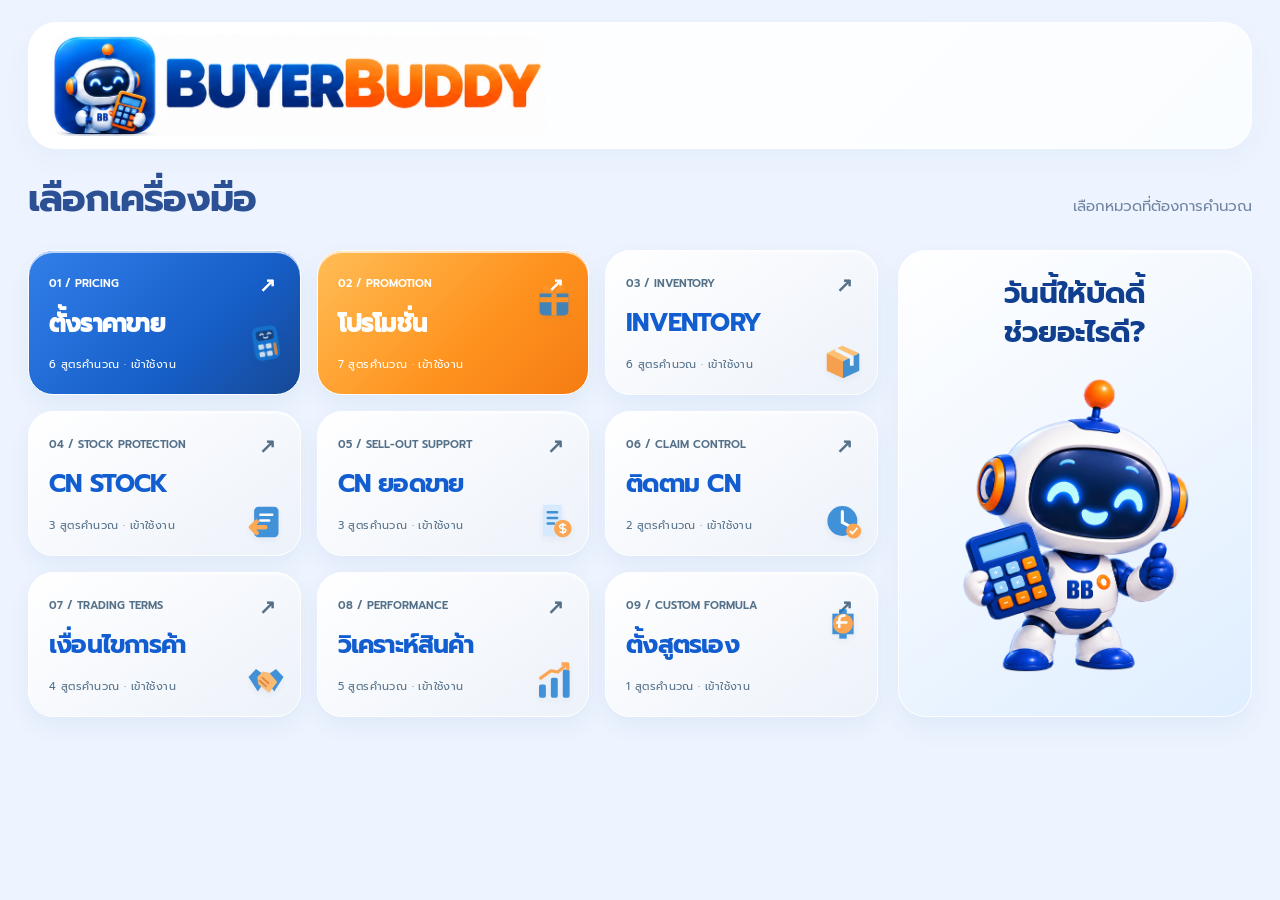
==== index.html @ ee4eaaaa "Add files via upload" ====
<!doctype html>
<html lang="th"><head><meta charset="utf-8"><meta name="viewport" content="width=device-width,initial-scale=1"><meta name="theme-color" content="#005BAC"><title>BUYERBUDDY — ผู้ช่วยงานจัดซื้อ</title>
<style>@font-face {
  font-family: 'Prompt';
  font-style: normal;
  font-weight: 400;
  font-display: swap;
  src: url([data-uri]) format('truetype');
}
@font-face {
  font-family: 'Prompt';
  font-style: normal;
  font-weight: 500;
  font-display: swap;
  src: url([data-uri]) format('truetype');
}
@font-face {
  font-family: 'Prompt';
  font-style: normal;
  font-weight: 600;
  font-display: swap;
  src: url([data-uri]) format('truetype');
}
@font-face {
  font-family: 'Prompt';
  font-style: normal;
  font-weight: 700;
  font-display: swap;
  src: url([data-uri]) format('truetype');
}
</style>
<style>
:root{--blue:#2b5094;--navy:#003b71;--orange:#dc8b27;--line:#dce2e8;--muted:#637080;--paper:#f3f5f7}*{box-sizing:border-box}body{margin:0;font-family:Prompt,sans-serif;color:#172634;background:var(--paper)}button,input,select{font:inherit}button,select{cursor:pointer}button:focus-visible,input:focus-visible,select:focus-visible{outline:3px solid var(--orange);outline-offset:3px}button{min-height:46px;border:1px solid var(--line);background:white;padding:10px 18px;color:var(--navy)}header{height:86px;background:white;border-bottom:1px solid var(--line);display:flex;align-items:center;justify-content:space-between;padding:0 32px;gap:16px}header strong{font-size:25px;color:var(--navy);letter-spacing:-1px}header small{display:block;font-size:11px;letter-spacing:2px;color:var(--muted)}.shell{display:grid;grid-template-columns:255px minmax(0,1fr);min-height:calc(100vh - 86px)}aside{background:white;border-right:1px solid var(--line);padding:28px 16px}aside p{margin:0 16px 18px;font-size:11px;color:var(--muted);letter-spacing:2px}nav{display:grid;gap:5px}nav button{display:flex;align-items:center;gap:16px;text-align:left;border-color:transparent;font-size:15px;padding:15px 12px}nav button b{font-size:13px;color:#8996a3}nav button.active{background:var(--blue);border-left:5px solid var(--orange);color:white}nav button.active b{color:white}.side-note{margin:32px 12px;color:var(--muted);font-size:12px;line-height:1.9}main{padding:35px clamp(20px,4vw,64px);max-width:1500px;width:100%;margin:auto}.eyebrow{color:var(--muted);font-size:12px;letter-spacing:2px}h1{font-size:clamp(30px,3.8vw,52px);line-height:1.3;letter-spacing:-1px;color:var(--navy);margin:10px 0 12px} .intro{color:var(--muted);margin:0 0 24px;font-size:14px}.toolbar{display:flex;gap:20px;align-items:end;justify-content:space-between;margin-bottom:24px}.choose{flex:1;max-width:600px}.choose label,.vat label{font-size:12px;color:var(--muted);display:block;margin-bottom:7px}select{padding:13px 15px;width:100%;border:1px solid var(--line);background:white;color:var(--navy);font-size:16px}.vat{min-width:105px}.vat input{width:105px;padding:10px;border:1px solid var(--line);font-size:21px;background:white}.workspace{display:grid;grid-template-columns:minmax(0,1fr) minmax(0,1fr);gap:24px;align-items:start}.panel{background:white;border:1px solid var(--line);padding:24px}.panel-head{display:flex;justify-content:space-between;align-items:center;gap:10px;margin-bottom:20px}.panel-head h2{font-size:21px;color:var(--navy);margin:0}.tag{font-size:10px;color:var(--blue);background:#edf5fc;padding:6px 8px;white-space:nowrap}.fields{display:grid;grid-template-columns:1fr 1fr;gap:19px}.field label{display:block;font-size:13px;margin-bottom:8px;min-height:20px}.field input{width:100%;min-width:0;border:1px solid #cbd4dd;background:#fff;padding:12px;font-size:clamp(22px,2.6vw,34px);font-weight:600;border-radius:0;color:#172634}.field input:focus{border-color:var(--blue)}.field .tax{font-size:11px;color:var(--muted);margin-top:7px;line-height:1.8}.actions{display:flex;gap:8px;flex-wrap:wrap;margin-top:24px}.actions button{font-size:12px;flex:1}.hero{padding:26px;background:var(--orange);color:#152f48}.hero .result-label{font-size:16px;font-weight:500}.hero .number{font-size:clamp(36px,4.6vw,64px);font-weight:700;letter-spacing:-1.5px;line-height:1.3;overflow-wrap:anywhere;margin:8px 0}.hero .unit{font-size:13px}.result-details{padding:8px 24px 20px;background:white;border:1px solid var(--line);border-top:0}.result-row{display:flex;gap:14px;justify-content:space-between;padding:12px 0;border-bottom:1px solid #edf0f3;font-size:13px}.result-row b{text-align:right;white-space:nowrap;color:var(--navy);font-size:16px}.message{color:#934407;font-size:12px;line-height:1.8;padding-top:12px}.formula{border-top:2px solid var(--blue);background:white;padding:20px 24px;margin-top:24px}.formula h3{font-size:14px;color:var(--navy);margin:0 0 8px}.formula p{font-size:13px;line-height:1.9;margin:6px 0;color:#526273}.formula .math{color:var(--blue);font-weight:500}.bottom{font-size:11px;color:var(--muted);line-height:1.9;margin-top:20px;display:flex;gap:24px;justify-content:space-between}.mobile-nav{display:none}#status{font-size:11px;color:var(--muted)}.print{font-size:12px} @media(min-width:1500px){.fields{gap:24px}.field input{font-size:34px}}@media(max-width:1100px){.shell{grid-template-columns:205px minmax(0,1fr)}main{padding:24px}.workspace{gap:16px}.panel{padding:18px}.fields{grid-template-columns:1fr}nav button{font-size:13px;gap:10px}.hero{padding:22px}}@media(max-width:760px){header{height:72px;padding:0 18px}header strong{font-size:21px}header small{font-size:9px}.print{padding:8px 10px;font-size:11px}.shell{display:block}aside{display:none}.mobile-nav{display:block;background:white;padding:14px 18px;border-bottom:1px solid var(--line)}.mobile-nav select{font-size:14px}main{padding:24px 18px}.workspace{grid-template-columns:1fr}.fields{grid-template-columns:1fr 1fr;gap:14px}.field input{font-size:24px;padding:12px 10px}.toolbar{gap:12px}.vat input{width:80px}.vat{min-width:80px}.choose select{font-size:14px}.hero .number{font-size:48px}.panel{padding:20px}h1{font-size:34px}.bottom{display:block}.bottom span{display:block}.tag{font-size:9px}.result-row{font-size:13px}.intro{font-size:12px}}@media(max-width:370px){.fields{grid-template-columns:1fr}.toolbar{align-items:stretch;flex-direction:column}.vat{display:flex;align-items:center;gap:15px}}@media print{body{background:white}header{padding:0;height:65px}aside,.mobile-nav,.actions,.print{display:none}.shell{display:block}main{padding:15px 0}.workspace{grid-template-columns:1fr 1fr}.fields{grid-template-columns:1fr 1fr}.hero{print-color-adjust:exact;-webkit-print-color-adjust:exact}.bottom{font-size:10px}}
</style><style>
/* Rounded Swiss / blue + orange */
:root{--paper:#f0f5fa;--soft-shadow:0 10px 28px rgba(0,72,132,.09),0 2px 5px rgba(0,72,132,.04)}
body{background:linear-gradient(135deg,#f7faff,#edf3f8);min-height:100vh}header{background:rgba(255,255,255,.94);box-shadow:0 3px 18px rgba(0,60,110,.04)}
.shell{padding:20px;gap:20px;grid-template-columns:235px minmax(0,1fr)}aside{border:1px solid #fff;border-radius:30px;box-shadow:var(--soft-shadow);background:linear-gradient(150deg,#fff,#f6f9fd)}
nav button{border-radius:18px;transition:background .15s,box-shadow .15s}nav button:hover{background:#eef6fd}nav button.active{border-left:5px solid var(--orange);box-shadow:0 5px 12px rgba(0,91,172,.2);background:var(--blue)}
main{padding:12px clamp(4px,2vw,32px) 28px}.panel,.formula{border:1px solid #fff;border-radius:28px;box-shadow:var(--soft-shadow);background:linear-gradient(145deg,#fff,#f7faff)}
button,select,.vat input{border-radius:15px}.field input{border-radius:18px;box-shadow:0 4px 10px rgba(0,91,172,.06);border-color:#d4e3f1;background:linear-gradient(145deg,#fff,#fbfdff)}
button:hover{box-shadow:0 4px 12px rgba(0,91,172,.12)}.tag{border-radius:99px}.hero{border-radius:28px 28px 0 0;color:white;background:var(--orange);box-shadow:var(--soft-shadow)}.hero *{color:white}.result-details{border-radius:0 0 28px 28px;border-color:#fff;box-shadow:var(--soft-shadow)}
.pricing-mode .hero{background:linear-gradient(145deg,#fff,#f4f9ff);color:var(--blue)}.pricing-mode .hero *{color:var(--blue)}.pricing-mode .workspace{grid-template-columns:minmax(270px,.8fr) minmax(0,1.4fr)}
.formula{border-top:3px solid var(--blue)}.mobile-nav{border-radius:22px}.rounding{margin-top:24px;padding:22px;border-radius:28px;background:linear-gradient(140deg,#fff9f0,#fff4e8);box-shadow:var(--soft-shadow)}.rounding[hidden]{display:none}.rounding h2{font-size:24px;color:var(--navy);margin:0 0 6px}.rounding p{font-size:12px;line-height:1.8;color:var(--muted);margin:5px 0 14px}.suffixes{display:flex;gap:7px;flex-wrap:wrap;margin:12px 0 18px}.suffixes button{border:1px solid #d5e3f0;background:white;color:var(--blue);border-radius:13px;min-width:42px;min-height:42px;padding:6px 11px;font-weight:600}.suffixes button.active{background:var(--orange);color:#fff;border-color:var(--orange);box-shadow:0 5px 12px #dc8b2733}.price-cards{display:grid;grid-template-columns:repeat(3,minmax(0,1fr));gap:12px}.price-card{background:linear-gradient(145deg,#fff,#f5f9fe);border:1px solid #cce0f2;box-shadow:0 5px 12px #2b50940d;border-radius:22px;padding:18px 14px;color:var(--blue);display:flex;flex-direction:column;gap:8px}.price-card.featured{background:var(--orange);border-color:var(--orange);color:white;box-shadow:0 8px 20px #dc8b2740}.price-card.featured *{color:white}.price-card .price{font-size:clamp(22px,2.4vw,36px);letter-spacing:-1px;font-weight:700;line-height:1.3;overflow-wrap:anywhere}.price-card .caption{font-size:11px;min-height:19px}.price-card .margin{font-size:13px;font-weight:500}.price-card button{margin-top:auto;border-radius:99px;border:1px solid currentColor;background:transparent;color:inherit;font-size:12px;padding:7px 8px;min-height:39px}.price-card .detail{font-size:10px;line-height:1.7}.chosen{margin-top:17px;padding:17px;border-radius:20px;background:#eaf3fc;color:var(--navy);font-size:13px;line-height:1.9}.chosen b{font-size:18px}.alternatives{display:flex;flex-wrap:wrap;gap:7px;margin-top:12px}.alternatives span{background:white;border-radius:13px;padding:9px;font-size:11px;color:var(--blue);box-shadow:0 3px 8px #2b50940a}.rounding .footnote{font-size:10px;margin-top:14px}.intro{max-width:800px}
@media(max-width:1200px){.shell{grid-template-columns:205px minmax(0,1fr);gap:14px;padding:14px}.pricing-mode .workspace{grid-template-columns:minmax(220px,.8fr) minmax(0,1.2fr)}.price-cards{grid-template-columns:1fr}.price-card{display:grid;grid-template-columns:1fr 1fr;align-items:center}.price-card .price{font-size:32px}.price-card .caption{grid-column:1/-1}.price-card .detail{grid-column:1/-1}.price-card button{margin:0}.rounding{padding:18px}}
@media(max-width:850px){.shell{grid-template-columns:185px minmax(0,1fr)}.workspace,.pricing-mode .workspace{grid-template-columns:1fr}.fields{grid-template-columns:1fr 1fr}.price-cards{grid-template-columns:repeat(3,minmax(0,1fr))}.price-card{display:flex;padding:14px 10px}.price-card .price{font-size:25px}nav button{font-size:12px}}
@media(max-width:760px){.shell{display:block;padding:12px}.mobile-nav{margin:12px 12px 0;box-shadow:var(--soft-shadow);border:1px solid white;padding:10px}.mobile-nav select{border-radius:15px}.workspace,.pricing-mode .workspace{grid-template-columns:1fr}main{padding:16px 2px 24px}h1{font-size:34px}.panel,.formula{border-radius:24px}.fields{gap:14px}.hero{border-radius:24px 24px 0 0}.result-details{border-radius:0 0 24px 24px}.price-cards{grid-template-columns:1fr 1fr}.price-card.featured{grid-column:1/-1;text-align:center;padding:20px}.price-card.featured .price{font-size:47px}.price-card .price{font-size:27px}.price-card .caption{min-height:0}.rounding{border-radius:24px;padding:16px}.rounding h2{font-size:23px}.bottom{padding:0 8px}.field input{font-size:27px}.toolbar{padding:0 4px}.panel-head h2{font-size:22px}.hero .number{font-size:43px}header{border-radius:0 0 22px 22px}}
@media(max-width:370px){.fields{grid-template-columns:1fr}.price-cards{grid-template-columns:1fr}.price-card.featured{grid-column:auto}.price-card .price{font-size:32px}}
@media print{.shell{padding:0;display:block}.pricing-mode .workspace{grid-template-columns:1fr 1fr}.rounding{break-inside:avoid}.suffixes,.price-card button{display:none}.price-cards{grid-template-columns:1fr}.hero,.price-card.featured{print-color-adjust:exact;-webkit-print-color-adjust:exact}body{background:white}}
</style><style>
/* Layout aligned with the approved reference */
.side-brand{margin:5px 16px 30px;color:var(--navy)}.side-brand strong{font-size:30px;display:block;line-height:1.1;letter-spacing:-1px}.side-brand span{font-size:22px;color:#8993a0;display:block}.side-brand+p,aside>p{display:none}
.result-details summary{display:none}.footer-print{border-radius:99px;font-size:11px;margin-top:9px;min-height:36px;padding:5px 14px}.results-pane{min-width:0}
.pricing-mode .hero{border-radius:28px;padding:22px 28px;box-shadow:var(--soft-shadow)}.pricing-mode .hero .result-label{font-size:22px;font-weight:600}.pricing-mode .hero .number{font-size:clamp(42px,4.7vw,68px);margin:5px 0;line-height:1.15}.pricing-mode .hero .unit{font-size:14px;color:var(--blue)}
.pricing-mode .result-details{border-radius:18px;padding:0 20px;background:transparent;border:0;box-shadow:none}.pricing-mode .result-details summary{display:list-item;cursor:pointer;color:var(--muted);font-size:11px;padding:10px 0}.pricing-mode .result-details[open]{background:#fff;border-radius:20px;margin-top:10px;padding:0 20px 14px;box-shadow:var(--soft-shadow)}
.pricing-mode .rounding{margin-top:7px;padding:20px;border-radius:28px}.pricing-mode .rounding h2{font-size:28px;line-height:1.2}.pricing-mode .rounding p{margin:6px 0;font-size:11px}.pricing-mode .suffixes{margin:12px 0;gap:8px}.pricing-mode .suffixes button{min-width:44px;min-height:42px;font-size:17px}.pricing-mode .price-cards{grid-template-columns:repeat(3,minmax(0,1fr));gap:12px;margin-top:14px}.pricing-mode .price-card{display:flex;text-align:center;min-height:204px;padding:17px 10px;gap:10px;border-radius:23px}.pricing-mode .price-card .caption{font-size:10px;min-height:28px}.pricing-mode .price-card .price{font-size:clamp(27px,3vw,43px);white-space:nowrap;letter-spacing:-1.2px}.pricing-mode .price-card .price small{display:block;margin-top:3px}.pricing-mode .price-card .margin{font-size:14px;border-top:1px solid #d7e5f3;padding-top:10px}.pricing-mode .price-card.featured .margin{border-top-color:#ffffff77}.pricing-mode .price-card .detail{font-size:10px}.pricing-mode .price-card button{width:100%;font-size:12px}.pricing-mode .alternatives{gap:8px;margin-top:14px}.pricing-mode .alternatives span{flex:1;text-align:center;font-size:10px;padding:8px 6px;min-width:65px;border-radius:13px}.pricing-mode .alternatives b{font-size:13px}.pricing-mode .rounding .footnote{font-size:9px;margin:10px 0 0}
@media(min-width:1101px){header{display:none}.shell{min-height:100vh;padding:22px;grid-template-columns:220px minmax(0,1fr);gap:24px}aside{padding:25px 12px;align-self:stretch}.side-note{font-size:10px;margin-top:30px}nav button{font-size:13px;padding:14px 12px;gap:12px}main{padding:12px 0 12px;max-width:1500px}.pricing-mode main{display:grid;grid-template-columns:minmax(260px,.8fr) minmax(0,1.75fr);grid-template-rows:auto auto auto 1fr auto auto;column-gap:25px;align-items:start}.pricing-mode main>.eyebrow{grid-column:1;grid-row:1}.pricing-mode main>h1{grid-column:1;grid-row:2;font-size:clamp(34px,3.5vw,51px);margin:8px 0 18px}.pricing-mode main>.intro{display:none}.pricing-mode main>.toolbar{grid-column:1;grid-row:3;display:grid;grid-template-columns:1fr;margin:0 0 18px;gap:12px}.pricing-mode .toolbar .vat{display:flex;align-items:center;gap:14px}.pricing-mode .vat label{margin:0;flex:1;font-size:13px}.pricing-mode .vat input{width:90px}.pricing-mode .choose select{font-size:12px;padding:10px 12px;min-height:42px}.pricing-mode .workspace{display:contents}.pricing-mode .workspace>.panel{grid-column:1;grid-row:4;min-height:390px;padding:22px}.pricing-mode .fields{grid-template-columns:1fr;gap:23px}.pricing-mode .field input{font-size:35px;padding:14px}.pricing-mode .field label{font-size:14px}.pricing-mode .panel-head .tag{display:none}.pricing-mode .panel-head h2{font-size:25px}.pricing-mode .actions{gap:6px}.pricing-mode .actions button{font-size:10px;padding:8px;min-width:0;border-radius:14px}.pricing-mode .results-pane{grid-column:2;grid-row:1/5}.pricing-mode main>.formula{grid-column:1/-1;grid-row:5;margin-top:24px;padding:16px 23px}.pricing-mode .formula p{font-size:11px}.pricing-mode main>.bottom{grid-column:1/-1;grid-row:6;margin-top:16px;font-size:10px}}
@media(min-width:761px) and (max-width:1100px){.side-brand{margin:0 10px 22px}.side-brand strong{font-size:25px}.side-brand span{font-size:18px}.pricing-mode .workspace{grid-template-columns:1fr}.pricing-mode .fields{grid-template-columns:1fr 1fr}.pricing-mode .price-card .price{font-size:30px}.pricing-mode .price-card{min-height:190px}}
@media(max-width:760px){header{display:flex;height:64px;padding:0 16px}header small{display:none}header strong{font-size:19px}header .print{font-size:10px;min-height:34px}.side-brand{display:none}.shell{padding:12px}.pricing-mode .workspace{display:grid;grid-template-columns:1fr;gap:17px}.pricing-mode main{display:block;padding:14px 2px}.pricing-mode main>h1{font-size:36px;margin:7px 0 14px}.pricing-mode main>.intro{display:none}.pricing-mode .toolbar{margin-bottom:17px}.pricing-mode .panel{padding:19px;border-radius:25px}.pricing-mode .fields{grid-template-columns:1fr;gap:15px}.pricing-mode .field{display:grid;grid-template-columns:1.2fr 1fr;gap:8px;align-items:center}.pricing-mode .field label{margin:0;font-size:12px}.pricing-mode .field input{font-size:24px;padding:8px 12px;border-radius:15px}.pricing-mode .field .tax{grid-column:1/-1;margin:0;font-size:10px}.pricing-mode .panel-head{margin-bottom:15px}.pricing-mode .panel-head h2{font-size:21px}.pricing-mode .actions{margin-top:15px}.pricing-mode .actions button{font-size:10px;min-height:37px;padding:6px}.pricing-mode .hero{padding:19px 22px;border-radius:24px}.pricing-mode .hero .result-label{font-size:17px}.pricing-mode .hero .number{font-size:46px}.pricing-mode .rounding{padding:17px;border-radius:25px;margin-top:5px}.pricing-mode .rounding h2{font-size:25px}.pricing-mode .suffixes{gap:6px}.pricing-mode .suffixes button{min-width:35px;min-height:36px;font-size:14px;padding:5px 8px}.pricing-mode .price-cards{grid-template-columns:1fr 1fr;gap:10px}.pricing-mode .price-card{min-height:180px;padding:14px 10px;gap:9px}.pricing-mode .price-card.featured{grid-column:1/-1;min-height:0;padding:19px}.pricing-mode .price-card.featured .price{font-size:49px}.pricing-mode .price-card.featured .price small{display:inline;font-size:15px!important;margin-left:5px}.pricing-mode .price-card .price{font-size:31px}.pricing-mode .price-card .caption{min-height:0}.pricing-mode .price-card .margin{font-size:14px}.pricing-mode .price-card.featured .margin{border:0;padding-top:0}.pricing-mode .price-card button{min-height:38px}.pricing-mode .price-card .detail{font-size:10px}.pricing-mode .alternatives span{min-width:75px}.pricing-mode .formula{padding:17px}.pricing-mode .formula p{font-size:11px}}
@media print{header{display:none}.shell{padding:0}.pricing-mode main{display:block}.pricing-mode .workspace{display:grid;grid-template-columns:1fr 1.6fr}.pricing-mode .price-cards{grid-template-columns:repeat(3,minmax(0,1fr))}.pricing-mode .price-card .price{font-size:25px}.pricing-mode .price-card{min-height:0}.footer-print{display:none}.pricing-mode .rounding{break-inside:avoid}}
</style><style>
[hidden]{display:none!important}.landing{max-width:1440px;margin:auto;padding:32px clamp(20px,4vw,60px) 28px;min-height:100vh}.landing-top{display:flex;justify-content:space-between;align-items:center;gap:18px;padding-bottom:23px;border-bottom:1px solid #d6e2ec}.landing-brand{color:var(--navy);font-size:24px;font-weight:700;letter-spacing:-1px}.landing-brand em{font-style:normal;color:var(--orange)}.landing-top span{font-size:11px;color:var(--muted);letter-spacing:2px}.landing-hero{display:grid;grid-template-columns:1.5fr 1fr;gap:30px;align-items:center;padding:38px 0 30px}.landing-kicker{font-size:11px;letter-spacing:2px;color:var(--blue);margin:0 0 12px}.landing h1{font-size:clamp(38px,4.5vw,64px);line-height:1.2;margin:0 0 20px;letter-spacing:-1.7px}.landing h1 span{display:block;color:var(--blue)}.landing-description{color:var(--muted);font-size:14px;line-height:1.9;margin:0;max-width:530px}.landing-chips{display:flex;gap:8px;flex-wrap:wrap;margin-top:19px}.landing-chips span{font-size:10px;background:white;padding:7px 12px;border-radius:99px;color:var(--blue);border:1px solid #dce8f2}.quick-start{background:var(--orange);color:#fff;border-radius:26px;padding:28px;box-shadow:0 12px 27px #dc8b2726;text-align:left;display:block;width:100%;border:0}.quick-start *{color:#fff}.quick-start .small{font-size:11px;letter-spacing:1.7px}.quick-start strong{font-size:29px;line-height:1.4;display:block;margin:13px 0 12px}.quick-start p{font-size:12px;line-height:1.8;margin:0 0 20px}.quick-start .cta{display:flex;align-items:center;justify-content:space-between;gap:10px;padding-top:15px;border-top:1px solid #ffffff77;font-size:13px;font-weight:500}.quick-start .cta b{font-size:23px;line-height:1}.landing-section-title{display:flex;align-items:baseline;justify-content:space-between;gap:15px;margin:5px 0 17px}.landing-section-title h2{font-size:21px;margin:0;color:var(--navy)}.landing-section-title span{font-size:11px;color:var(--muted)}.menu-grid{display:grid;grid-template-columns:repeat(4,minmax(0,1fr));gap:17px}.menu-card{border-radius:24px;padding:22px;background:#fff;border:1px solid #e5edf5;box-shadow:0 7px 20px #2b509408;text-align:left;display:flex;flex-direction:column;min-height:205px;transition:transform .15s,box-shadow .15s,border-color .15s}.menu-card:hover{transform:translateY(-3px);box-shadow:0 12px 24px #2b509415;border-color:#a6c9e8}.menu-card .menu-top{display:flex;justify-content:space-between;align-items:center;gap:8px;color:var(--blue);font-size:13px;font-weight:600}.menu-card .menu-top span:last-child{color:#94a9bb;font-size:20px}.menu-card h3{font-size:20px;color:var(--navy);margin:19px 0 8px;font-weight:600;line-height:1.35;letter-spacing:-.3px}.menu-card p{font-size:11px;color:var(--muted);line-height:1.9;margin:0 0 16px;flex:1}.menu-card .count{font-size:10px;letter-spacing:.4px;color:var(--blue);border-top:1px solid #e3edf5;padding-top:12px}.landing-bottom{margin-top:26px;padding-top:17px;border-top:1px solid #d6e2ec;display:flex;gap:18px;justify-content:space-between;color:var(--muted);font-size:10px;line-height:1.9}.home-button{display:block;width:100%;margin:0 0 22px;border-radius:14px;text-align:left;font-size:12px;background:#eaf3fc;border-color:transparent}.mobile-home{display:none}.side-brand{margin-bottom:18px}.landing button:focus-visible{outline:3px solid var(--blue);outline-offset:4px}
@media(max-width:1100px){.menu-grid{grid-template-columns:repeat(2,minmax(0,1fr))}.landing{padding:25px}.landing-hero{gap:23px}.landing h1{font-size:47px}.quick-start strong{font-size:26px}.menu-card{min-height:180px}.menu-card h3{margin-top:13px}}
@media(max-width:760px){.landing{padding:22px 18px}.landing-top{padding-bottom:17px}.landing-brand{font-size:20px}.landing-top span{font-size:9px;letter-spacing:1px}.landing-hero{grid-template-columns:1fr;gap:24px;padding:28px 0}.landing h1{font-size:44px;margin-bottom:15px}.landing-description{font-size:12px}.landing-chips{margin-top:15px;gap:6px}.landing-chips span{font-size:9px;padding:6px 9px}.quick-start{border-radius:24px;padding:22px}.quick-start strong{font-size:26px;margin:9px 0}.quick-start p{margin-bottom:13px;font-size:11px}.quick-start .cta{padding-top:12px}.menu-grid{gap:12px;grid-template-columns:repeat(2,minmax(0,1fr))}.menu-card{padding:17px 14px;min-height:197px;border-radius:21px}.menu-card h3{font-size:18px;margin-top:17px}.menu-card p{font-size:10px;line-height:1.8}.menu-card .count{font-size:9px}.landing-section-title h2{font-size:20px}.landing-section-title span{font-size:10px}.landing-bottom{display:block;margin-top:22px}.landing-bottom span{display:block;margin-bottom:8px}.mobile-home{display:block;border-radius:99px;min-height:34px;margin:0 0 10px;font-size:11px;padding:5px 12px}.mobile-nav{display:block}.mobile-nav select{width:100%}}
@media(min-width:761px){.mobile-nav .mobile-home{display:block}.mobile-nav{display:none}}@media(max-width:360px){.landing h1{font-size:38px}.menu-grid{grid-template-columns:1fr}.menu-card{min-height:150px}.landing-top span{display:none}}@media print{.landing{display:none!important}.home-button,.mobile-home{display:none!important}}
</style><style>
/* Every calculator: inputs above, answers below, on all devices. */
#appScreen main,.pricing-mode #appScreen main{display:block;max-width:1160px;padding:18px clamp(6px,2vw,30px) 30px;margin:0 auto;width:100%}
#appScreen main>.eyebrow,.pricing-mode #appScreen main>.eyebrow{display:block}
#appScreen main>h1,.pricing-mode #appScreen main>h1{display:block;margin:8px 0 13px;font-size:clamp(32px,3.5vw,48px)}
#appScreen main>.intro,.pricing-mode #appScreen main>.intro{display:block;margin-bottom:23px;font-size:13px;line-height:1.8}
#appScreen .toolbar,.pricing-mode #appScreen .toolbar{display:flex;gap:20px;align-items:end;justify-content:space-between;margin-bottom:22px}
#appScreen .choose,.pricing-mode #appScreen .choose{max-width:650px;flex:1}
#appScreen .choose select,.pricing-mode #appScreen .choose select{font-size:15px;min-height:50px;padding:12px 15px}
#appScreen .vat,.pricing-mode #appScreen .vat{display:block;min-width:110px}
#appScreen .vat label,.pricing-mode #appScreen .vat label{display:block;font-size:12px;margin-bottom:7px}
#appScreen .vat input,.pricing-mode #appScreen .vat input{width:110px;min-height:50px}
#appScreen .workspace,.pricing-mode #appScreen .workspace{display:flex;flex-direction:column;gap:25px;align-items:stretch;width:100%}
#appScreen .workspace>.panel,.pricing-mode #appScreen .workspace>.panel{width:100%;min-height:0;padding:25px 28px;align-self:stretch}
#appScreen .results-pane,.pricing-mode #appScreen .results-pane{width:100%;min-width:0;align-self:stretch}
#appScreen .panel-head,.pricing-mode #appScreen .panel-head{margin-bottom:20px}
#appScreen .panel-head h2,.pricing-mode #appScreen .panel-head h2{font-size:24px}
#appScreen .panel-head .tag,.pricing-mode #appScreen .panel-head .tag{display:inline-block}
#appScreen .fields,.pricing-mode #appScreen .fields{display:grid;grid-template-columns:repeat(3,minmax(0,1fr));gap:22px}
#appScreen .field,.pricing-mode #appScreen .field{display:block;min-width:0}
#appScreen .field label,.pricing-mode #appScreen .field label{display:block;font-size:13px;margin-bottom:8px;min-height:22px}
#appScreen .field input,.pricing-mode #appScreen .field input{font-size:31px;padding:13px 15px;width:100%}
#appScreen .field .tax,.pricing-mode #appScreen .field .tax{font-size:11px;line-height:1.8;margin-top:7px}
#appScreen .actions,.pricing-mode #appScreen .actions{justify-content:flex-start;margin-top:22px;gap:9px}
#appScreen .actions button,.pricing-mode #appScreen .actions button{flex:0 1 auto;min-width:125px;padding:10px 16px;font-size:12px}
#appScreen .hero,.pricing-mode #appScreen .hero{padding:24px 28px}
#appScreen .hero .result-label,.pricing-mode #appScreen .hero .result-label{font-size:21px}
#appScreen .hero .number,.pricing-mode #appScreen .hero .number{font-size:clamp(40px,5vw,66px)}
#appScreen .rounding,.pricing-mode #appScreen .rounding{margin-top:14px;padding:25px}
#appScreen .price-cards,.pricing-mode #appScreen .price-cards{grid-template-columns:repeat(3,minmax(0,1fr));gap:17px}
#appScreen .price-card,.pricing-mode #appScreen .price-card{display:flex;grid-column:auto;min-height:205px;padding:20px 17px;text-align:center}
#appScreen .price-card .price,.pricing-mode #appScreen .price-card .price{font-size:clamp(30px,3.7vw,49px)}
#appScreen .price-card .price small,.pricing-mode #appScreen .price-card .price small{display:inline;margin-left:4px}
#appScreen .price-card .caption,.pricing-mode #appScreen .price-card .caption{font-size:12px}
#appScreen .price-card .margin,.pricing-mode #appScreen .price-card .margin{font-size:16px}
#appScreen .price-card .detail,.pricing-mode #appScreen .price-card .detail{font-size:11px}
#appScreen main>.formula,.pricing-mode #appScreen main>.formula{margin-top:25px;padding:20px 25px}
@media(max-width:1100px){#appScreen .fields,.pricing-mode #appScreen .fields{grid-template-columns:repeat(2,minmax(0,1fr))}}
@media(max-width:760px){#appScreen main,.pricing-mode #appScreen main{padding:15px 3px 25px}#appScreen main>.intro,.pricing-mode #appScreen main>.intro{font-size:11px;margin-bottom:18px}#appScreen main>h1,.pricing-mode #appScreen main>h1{font-size:33px}#appScreen .workspace,.pricing-mode #appScreen .workspace{gap:20px}#appScreen .toolbar,.pricing-mode #appScreen .toolbar{gap:12px;margin-bottom:18px}#appScreen .choose select,.pricing-mode #appScreen .choose select{font-size:13px;padding:10px;min-height:48px}#appScreen .vat,.pricing-mode #appScreen .vat{min-width:80px}#appScreen .vat input,.pricing-mode #appScreen .vat input{width:80px;min-height:48px}#appScreen .vat label,.pricing-mode #appScreen .vat label{font-size:10px}#appScreen .workspace>.panel,.pricing-mode #appScreen .workspace>.panel{padding:21px 18px}#appScreen .fields,.pricing-mode #appScreen .fields{grid-template-columns:1fr;gap:17px}#appScreen .field input,.pricing-mode #appScreen .field input{font-size:29px;padding:12px 14px}#appScreen .field label,.pricing-mode #appScreen .field label{font-size:13px;margin-bottom:7px}#appScreen .panel-head h2,.pricing-mode #appScreen .panel-head h2{font-size:22px}#appScreen .actions,.pricing-mode #appScreen .actions{gap:7px}#appScreen .actions button,.pricing-mode #appScreen .actions button{flex:1;min-width:0;font-size:10px;padding:9px 7px}#appScreen .hero,.pricing-mode #appScreen .hero{padding:21px}#appScreen .hero .result-label,.pricing-mode #appScreen .hero .result-label{font-size:17px}#appScreen .hero .number,.pricing-mode #appScreen .hero .number{font-size:43px}#appScreen .rounding,.pricing-mode #appScreen .rounding{padding:17px}#appScreen .price-cards,.pricing-mode #appScreen .price-cards{grid-template-columns:1fr 1fr;gap:10px}#appScreen .price-card.featured,.pricing-mode #appScreen .price-card.featured{grid-column:1/-1;min-height:0}#appScreen .price-card,.pricing-mode #appScreen .price-card{padding:17px 10px;min-height:190px}#appScreen .price-card .price,.pricing-mode #appScreen .price-card .price{font-size:30px}#appScreen .price-card.featured .price,.pricing-mode #appScreen .price-card.featured .price{font-size:48px}#appScreen .price-card .margin,.pricing-mode #appScreen .price-card .margin{font-size:13px}#appScreen main>.formula,.pricing-mode #appScreen main>.formula{padding:18px;margin-top:21px}}
@media print{#appScreen .workspace,.pricing-mode #appScreen .workspace{display:block}#appScreen .workspace>.panel,.pricing-mode #appScreen .workspace>.panel{margin-bottom:20px;break-inside:avoid}#appScreen .fields,.pricing-mode #appScreen .fields{grid-template-columns:repeat(3,minmax(0,1fr))}#appScreen .price-cards,.pricing-mode #appScreen .price-cards{grid-template-columns:repeat(3,minmax(0,1fr))}}

/* Reference menu: horizontal categories and searchable formula rail. */
:root{--blue:#075be5;--navy:#093c88;--orange:#ff880c}
body{background:#eef4ff}
#appScreen{max-width:1920px;margin:18px auto;background:white;border:1px solid #d8e6fc;border-radius:32px;box-shadow:0 18px 65px #075be51a;overflow:clip}
#appScreen header{display:none}
#appScreen .category-bar{display:flex;gap:10px;align-items:center;overflow-x:auto;scrollbar-width:thin;background:var(--blue);padding:15px;scroll-padding-inline:15px}
#appScreen .category-bar button{flex:0 0 auto;min-height:58px;padding:14px 24px;border:0;border-radius:99px;background:transparent;color:#fff;font-size:18px;font-weight:700;white-space:nowrap}
#appScreen .category-bar button.active{background:var(--orange);color:#fff;box-shadow:inset 0 0 0 1px #ffffff55}
#appScreen .category-bar button:hover{background:#ffffff22}#appScreen .category-bar button.active:hover{background:var(--orange)}
#appScreen .shell{display:grid;grid-template-columns:280px minmax(0,1fr);padding:0;gap:0;min-height:calc(100dvh - 128px)}
#appScreen aside{display:block;border:0;border-right:1px solid #d9e6fb;border-radius:0;background:#f4f8ff;padding:22px 16px;box-shadow:none;min-width:0}
#appScreen .side-brand,#appScreen .side-note,#appScreen .mobile-nav{display:none}
#appScreen .home-button{margin-bottom:17px;background:#e5efff;font-size:13px}
#appScreen .search-label{display:block;font-size:12px;color:#536b8e;margin:0 5px 7px}
#formulaSearch{width:100%;min-width:0;border:1px solid #c8dcfa;border-radius:21px;background:white;padding:17px 14px;color:var(--navy);font-size:16px;margin-bottom:12px}
#appScreen #nav{display:grid;gap:10px}
#appScreen #nav button{display:flex;flex-direction:column;align-items:stretch;gap:7px;text-align:left;border:1px solid #dbe7fc;border-radius:23px;padding:19px 17px;background:white;color:var(--navy);box-shadow:0 5px 15px #075be505;min-width:0}
#appScreen #nav button strong{font-size:19px;line-height:1.5;font-weight:700}#appScreen #nav button span{font-size:13px;color:#5d7596;line-height:1.7}
#appScreen #nav button:hover{background:#e7f1ff}#appScreen #nav button.active{border-color:var(--orange);background:var(--orange);color:white;box-shadow:0 8px 20px #ff880c22}#appScreen #nav button.active *{color:white}
#appScreen main,.pricing-mode #appScreen main{display:block;min-width:0;padding:32px clamp(22px,3vw,55px);margin:0;max-width:none}
#appScreen main>h1,.pricing-mode #appScreen main>h1{color:var(--blue);font-size:clamp(28px,3vw,44px);margin:9px 0 12px}
#appScreen main>.intro{display:block;font-size:16px;line-height:1.8}
#appScreen .choose{display:none}#appScreen .toolbar{justify-content:flex-end}#appScreen .vat{display:flex;align-items:center;gap:14px}#appScreen .vat label{margin:0}
#appScreen .workspace,.pricing-mode #appScreen .workspace{display:grid;grid-template-columns:minmax(0,1fr);gap:24px}
#appScreen .fields,.pricing-mode #appScreen .fields{display:grid;grid-template-columns:repeat(2,minmax(0,1fr));gap:26px}
#appScreen .field,.pricing-mode #appScreen .field{display:block;min-width:0}#appScreen .field label{font-size:16px}#appScreen .field input{font-size:32px;color:var(--blue)}
#appScreen .workspace>.panel{box-shadow:0 8px 26px #075be509}#appScreen .hero,#appScreen .hero *{color:#fff}
#appScreen .price-cards{grid-template-columns:repeat(3,minmax(0,1fr))}#appScreen .price-card{min-width:0}#appScreen .price-card .price{font-size:clamp(28px,3vw,46px)}
.empty-search{font-size:14px!important;margin:15px 5px!important;letter-spacing:0!important}
@media(min-width:1921px){#appScreen{margin-top:26px}}
@media(max-width:1100px){#appScreen{margin:10px;border-radius:26px}#appScreen .shell{grid-template-columns:235px minmax(0,1fr)}#appScreen .category-bar button{font-size:16px;padding:12px 19px;min-height:52px}#appScreen aside{padding:16px 12px}#appScreen #nav button{padding:16px 14px}#appScreen #nav button strong{font-size:17px}#appScreen main,.pricing-mode #appScreen main{padding:25px 22px}#appScreen .price-cards{grid-template-columns:1fr}#appScreen .price-card.featured{grid-column:auto}}
@media(max-width:760px){#appScreen{margin:0;border-radius:0;border:0;box-shadow:none}#appScreen .category-bar{padding:10px;gap:6px;position:sticky;top:0;z-index:5}#appScreen .category-bar button{font-size:14px;min-height:46px;padding:10px 17px}#appScreen .shell{display:block;min-height:0}#appScreen aside{padding:14px;border-right:0;border-bottom:1px solid #d9e6fb}#appScreen .home-button{width:auto;min-height:36px;padding:7px 13px;margin-bottom:10px}#appScreen .search-label{font-size:11px}#formulaSearch{font-size:16px;padding:12px 14px;margin-bottom:10px;border-radius:16px}#appScreen #nav{display:flex;overflow-x:auto;gap:9px;padding-bottom:7px;scroll-snap-type:x proximity}#appScreen #nav button{flex:0 0 210px;padding:13px 15px;border-radius:19px;scroll-snap-align:start;min-height:88px}#appScreen #nav button strong{font-size:16px}#appScreen #nav button span{font-size:11px}#appScreen main,.pricing-mode #appScreen main{padding:24px 16px}#appScreen main>h1,.pricing-mode #appScreen main>h1{font-size:29px}#appScreen main>.intro{font-size:13px}#appScreen .fields,.pricing-mode #appScreen .fields{grid-template-columns:1fr;gap:19px}#appScreen .field label{font-size:14px}#appScreen .field input{font-size:28px}#appScreen .price-cards{grid-template-columns:1fr}#appScreen .price-card .price{font-size:37px}#appScreen .panel-head{flex-wrap:wrap}#appScreen .vat input{font-size:20px}#appScreen .result-row{flex-wrap:wrap}#appScreen .result-row b{white-space:normal}.bottom{overflow-wrap:anywhere}}
@media print{#appScreen{margin:0;border:0;box-shadow:none}#appScreen .category-bar,#appScreen aside,#appScreen .toolbar{display:none}#appScreen .shell{display:block}#appScreen main{padding:0}#appScreen .fields{grid-template-columns:1fr 1fr}}

#appScreen main>* , .pricing-mode #appScreen main>*{grid-column:auto;grid-row:auto}
#appScreen .workspace>.panel,.pricing-mode #appScreen .workspace>.panel,#appScreen .workspace>.results-pane,.pricing-mode #appScreen .workspace>.results-pane{grid-column:auto;grid-row:auto;min-height:0}
#appScreen .hero,.pricing-mode #appScreen .hero{background:var(--orange);color:white}

#appScreen .five-price-fields>.field:first-child{grid-column:1/-1;background:#edf5ff;padding:20px;border-radius:22px}
#appScreen .five-price-fields>.field:nth-child(even){border-top:1px solid #dce8fa;padding-top:17px}
#appScreen .five-price-fields>.field:nth-child(odd):not(:first-child){border-top:1px solid #dce8fa;padding-top:17px}


.custom-editor{margin:0 0 24px}.custom-editor label{display:block;font-size:14px;color:var(--navy);margin:17px 0 8px}.custom-editor input,.custom-editor select{width:100%;min-width:0;min-height:52px;border:1px solid #c9dbef;border-radius:16px;padding:12px;font-size:18px;color:var(--navy);background:white}#customExpression{font-family:monospace;font-size:18px}.custom-editor p{font-size:12px;line-height:1.9;color:var(--muted)}#customStatus{color:var(--blue);font-weight:500}

.buy-free-presets{margin-bottom:24px;display:flex;gap:9px;flex-wrap:wrap}.buy-free-presets[hidden]{display:none}.buy-free-presets p{width:100%;font-size:15px;color:var(--navy);font-weight:600;margin:0 0 4px}.buy-free-presets button{border:1px solid #caddf7;border-radius:99px;min-height:48px;padding:11px 18px;color:var(--navy);background:white;font-size:15px;font-weight:600}.buy-free-presets button.selected{color:white;background:var(--orange);border-color:var(--orange)}@media(max-width:600px){.buy-free-presets{gap:8px}.buy-free-presets button{flex:1 0 40%;font-size:14px;padding:11px 9px}}

/* Unified TOP TABS design across the application */
:root{--blue:#075be5;--navy:#103e80;--orange:#ff880c;--muted:#61738c;--line:#dce7f5}
body{background:#eef4fc;color:#243d5a;line-height:1.6}
button,input,select{touch-action:manipulation}button{transition:background .15s,box-shadow .15s}
[hidden]{display:none!important}
#appScreen{margin:20px auto;border-radius:28px;max-width:1640px;box-shadow:0 18px 55px #143f8010;background:#f7faff}
.app-brand-bar{display:flex;align-items:center;justify-content:space-between;gap:20px;padding:17px 24px;background:white;border-bottom:1px solid var(--line)}
.brand-home{padding:0;border:0;min-height:44px;font-size:23px;font-weight:700;letter-spacing:-.7px;background:transparent;color:var(--navy)}.brand-home span{color:var(--orange)}.app-brand-bar>span{font-size:10px;letter-spacing:1.6px;color:var(--muted)}.app-print{font-size:12px;border-radius:13px;padding:9px 14px;min-height:44px}
#appScreen .category-bar{position:sticky;top:0;z-index:15;padding:11px 18px;gap:6px;display:flex;background:var(--blue);overflow-x:auto;overscroll-behavior-x:contain;scrollbar-width:thin;border-radius:0}
#appScreen .category-bar button{padding:12px 20px;min-height:50px;font-size:16px;font-weight:600;border-radius:16px;color:white;background:transparent;flex:0 0 auto}
#appScreen .category-bar button.active{background:var(--orange);color:white}
#appScreen .shell{grid-template-columns:265px minmax(0,1fr);min-height:calc(100dvh - 190px);padding:0;gap:0}
#appScreen aside{padding:22px 16px;border-radius:0;background:white;border-right:1px solid var(--line);min-width:0}
#appScreen #nav{display:grid;gap:8px;overflow:visible}
#appScreen #nav button{border-radius:17px;padding:16px;gap:5px;min-height:84px;background:#f8faff;box-shadow:none;flex:none}
#appScreen #nav button strong{font-size:16px;line-height:1.6}#appScreen #nav button span{font-size:11px;line-height:1.8}
#appScreen #nav button.active{background:var(--orange);border-color:var(--orange);color:white;box-shadow:0 7px 15px #ff880c16}#appScreen #nav button.active *{color:white}
#formulaSearch{font-size:16px;border-radius:16px;min-height:50px;padding:12px}
#appScreen main,.pricing-mode #appScreen main{display:block;max-width:1180px;margin:0 auto;padding:32px clamp(24px,3vw,48px);width:100%;min-width:0}
#appScreen main>*{grid-column:auto;grid-row:auto}
#appScreen main>h1,.pricing-mode #appScreen main>h1{font-size:clamp(29px,3vw,42px);line-height:1.45;color:var(--navy);letter-spacing:-.7px;margin:8px 0 10px}
#appScreen .intro{display:block;font-size:14px;line-height:1.9;margin-bottom:22px}
#appScreen .toolbar{display:flex;justify-content:flex-end;margin-bottom:20px}#appScreen .choose{display:none}
#appScreen .workspace,.pricing-mode #appScreen .workspace{display:grid;grid-template-columns:minmax(0,1fr);gap:24px}
#appScreen .workspace>.panel,#appScreen .results-pane{grid-column:auto;grid-row:auto;min-height:0}
#appScreen .panel,#appScreen .formula,#appScreen .rounding{border:1px solid var(--line);border-radius:24px;background:white;box-shadow:0 8px 24px #143f8006;padding:26px}
#appScreen .panel-head h2{font-size:23px}#appScreen .tag{font-size:11px;border-radius:99px;padding:7px 11px}
#appScreen .fields,.pricing-mode #appScreen .fields{display:grid;grid-template-columns:repeat(2,minmax(0,1fr));gap:23px}
#appScreen .field,.pricing-mode #appScreen .field{display:block;min-width:0}#appScreen .field label{font-size:15px;line-height:1.8;margin-bottom:8px}
#appScreen .field input,#appScreen .field select{width:100%;min-width:0;min-height:60px;border-radius:17px;background:#f8fbff;border:1px solid #cadbf0;font-size:30px;font-weight:600;color:var(--blue);padding:12px 15px;box-shadow:none}
#appScreen .field select{font-size:17px}#appScreen .field .tax{font-size:12px;line-height:1.8}
#appScreen .actions button{min-height:46px;font-size:13px;border-radius:14px;padding:10px 14px}
#appScreen .hero,.pricing-mode #appScreen .hero{border-radius:24px;padding:27px 30px;background:var(--orange);color:white;box-shadow:0 9px 25px #ff880c17}#appScreen .hero *{color:white}#appScreen .hero .result-label{font-size:18px}#appScreen .hero .number{font-size:clamp(40px,5vw,60px)}
#appScreen .result-details{border:1px solid var(--line);background:white;border-radius:21px;margin-top:12px;padding:18px 24px;box-shadow:none}#appScreen .result-details summary{font-size:14px;color:var(--navy);cursor:pointer;min-height:30px}
#appScreen .result-row{font-size:14px;padding:15px 0;gap:15px}#appScreen .result-row b{font-size:18px;white-space:normal}
#appScreen .rounding{margin-top:24px}#appScreen .rounding h2{font-size:26px;margin-top:0}#appScreen .rounding>p{font-size:12px;line-height:1.9}
#appScreen .price-cards{display:grid;grid-template-columns:repeat(3,minmax(0,1fr));gap:15px}#appScreen .price-card,#appScreen .price-card.featured{display:flex;grid-column:auto;min-height:235px;border-radius:20px;padding:22px 16px}#appScreen .price-card .price,#appScreen .price-card.featured .price{font-size:clamp(28px,3vw,40px)}#appScreen .price-card .caption{font-size:12px}#appScreen .price-card button{min-height:46px}
#appScreen .formula{margin-top:24px}#appScreen .formula h3{font-size:16px}#appScreen .formula p{font-size:13px;line-height:1.9}#appScreen .bottom{font-size:11px}
.drawer-heading,.drawer-shade{display:none}#appScreen .mobile-nav{display:none}
.landing{max-width:1440px;margin:20px auto;background:white;border:1px solid var(--line);border-radius:28px;padding:28px 38px;box-shadow:0 18px 55px #143f8010}.landing-top{padding-bottom:20px}.landing-brand{font-size:25px}.landing-hero{padding:34px 0;grid-template-columns:1.4fr 1fr;gap:32px}.landing h1{font-size:clamp(40px,4vw,62px);line-height:1.3}.landing-description{font-size:16px;line-height:1.9}.landing-kicker{font-size:11px}.landing-chips span{font-size:12px}.quick-start{border-radius:24px;padding:27px}.quick-start strong{font-size:29px}.quick-start p{font-size:14px}.quick-start .cta{font-size:14px}.menu-grid{grid-template-columns:repeat(3,minmax(0,1fr));gap:18px}.menu-card{min-height:205px;padding:23px;border-radius:22px}.menu-card h3{font-size:23px;margin:18px 0 8px}.menu-card p{font-size:13px}.menu-card .count{font-size:12px}.menu-card .menu-top{font-size:12px}.landing-section-title h2{font-size:24px}.landing-section-title span{font-size:12px}.landing-bottom{font-size:12px}
#appScreen .custom-editor{margin:0 0 24px}#appScreen .custom-editor input,#appScreen .custom-editor select{font-size:17px;min-height:54px;background:#f8fbff}.custom-editor p{font-size:13px}
@media screen and (min-width:1500px){#appScreen .fields{grid-template-columns:repeat(3,minmax(0,1fr))}#appScreen .five-price-fields{grid-template-columns:repeat(2,minmax(0,1fr))}}
@media screen and (max-width:1100px){
#appScreen{margin:0;border:0;border-radius:0}.app-brand-bar{padding:12px 24px}.app-brand-bar>span{display:none}
#appScreen .shell{display:block;min-height:0}
#appScreen .mobile-nav{display:flex;align-items:center;justify-content:space-between;gap:12px;margin:0;padding:12px 24px;border-radius:0;border:0;border-bottom:1px solid var(--line);background:white;box-shadow:none}#appScreen .mobile-nav #category{display:none}#appScreen .mobile-home{display:block;margin:0;min-height:46px;font-size:13px;padding:10px 14px}#openFormulaMenu{min-height:46px;border-radius:14px;background:#eaf2ff;border-color:#cfdef4;color:var(--blue);font-size:15px;font-weight:600}
#appScreen aside{display:none;position:fixed;z-index:51;inset:0 auto 0 0;width:min(390px,88vw);height:100dvh;overflow-y:auto;padding:22px;background:white;box-shadow:14px 0 45px #103e8020;border-right:0}
#appScreen .drawer-heading{display:flex;align-items:center;justify-content:space-between;margin-bottom:20px;gap:12px;color:var(--navy);font-size:20px}.drawer-heading button{border-radius:14px;min-width:46px}
.formula-menu-open{overflow:hidden}.formula-menu-open #appScreen aside{display:block}.formula-menu-open #appScreen .drawer-shade{display:block;position:fixed;inset:0;z-index:50;background:#0e2e6380;border:0;border-radius:0;width:100%;height:100%;padding:0}
#appScreen main,.pricing-mode #appScreen main{padding:26px 28px;max-width:1000px}#appScreen main>h1{font-size:33px}
#appScreen .fields,.pricing-mode #appScreen .fields{grid-template-columns:repeat(2,minmax(0,1fr))}
.landing{margin:0;border:0;border-radius:0;padding:26px}.menu-grid{grid-template-columns:repeat(3,minmax(0,1fr));gap:14px}.menu-card{padding:20px 16px}.menu-card h3{font-size:21px}
}
@media screen and (max-width:600px){
.app-brand-bar{padding:10px 16px}.brand-home{font-size:20px}.app-print{font-size:11px;padding:8px 10px}
#appScreen .category-bar{padding:9px 10px;gap:5px}#appScreen .category-bar button{font-size:14px;min-height:46px;padding:10px 16px;border-radius:14px}
#appScreen .mobile-nav{padding:10px 16px}#openFormulaMenu{font-size:13px;padding:9px 12px}#appScreen .mobile-home{font-size:12px;padding:9px 12px}
#appScreen main,.pricing-mode #appScreen main{padding:24px 16px 30px}#appScreen main>h1,.pricing-mode #appScreen main>h1{font-size:28px;line-height:1.5}#appScreen .eyebrow{font-size:10px}#appScreen .intro{font-size:13px;line-height:1.9}
#appScreen .fields,.pricing-mode #appScreen .fields{grid-template-columns:1fr;gap:19px}#appScreen .panel,#appScreen .rounding,#appScreen .formula{padding:21px 17px;border-radius:22px}#appScreen .panel-head h2{font-size:22px}#appScreen .tag{font-size:9px}
#appScreen .field label{font-size:14px}#appScreen .field input{font-size:28px;min-height:58px;padding:11px 13px}#appScreen .field select{font-size:16px}#appScreen .field .tax{font-size:11px}
#appScreen .actions{gap:7px}#appScreen .actions button{font-size:11px;min-height:46px;padding:9px 6px}
#appScreen .hero{padding:23px;border-radius:22px}#appScreen .hero .result-label{font-size:16px}#appScreen .hero .number{font-size:44px}
#appScreen .result-details{padding:16px}#appScreen .result-row{display:grid;grid-template-columns:1fr;gap:5px}#appScreen .result-row span{font-size:13px}#appScreen .result-row b{text-align:left;font-size:19px;overflow-wrap:anywhere}
#appScreen .price-cards,.pricing-mode #appScreen .price-cards{grid-template-columns:1fr}#appScreen .price-card,#appScreen .price-card.featured{min-height:0;padding:23px;text-align:left}#appScreen .price-card .price,#appScreen .price-card.featured .price{font-size:42px}
#appScreen .suffixes{gap:7px}#appScreen .suffixes button{min-width:42px;min-height:44px;font-size:16px}
#appScreen .five-price-fields,.pricing-mode #appScreen .five-price-fields{grid-template-columns:repeat(2,minmax(0,1fr));gap:17px 10px}#appScreen .five-price-fields .field label{font-size:12px}#appScreen .five-price-fields .field input{font-size:24px}#appScreen .five-price-fields>.field:first-child{padding:16px}
.landing{padding:20px 16px}.landing-top{gap:10px}.landing-top>span{display:none}.landing-brand{font-size:22px}.landing-hero{grid-template-columns:1fr;gap:22px;padding:27px 0}.landing h1{font-size:43px}.landing-description{font-size:14px}.landing-chips span{font-size:10px}.quick-start{padding:23px}.quick-start strong{font-size:27px}.quick-start p{font-size:13px}.menu-grid{grid-template-columns:repeat(2,minmax(0,1fr));gap:12px}.menu-card{padding:18px 14px;min-height:195px}.menu-card h3{font-size:20px;overflow-wrap:anywhere}.menu-card p{font-size:12px}.menu-card .menu-top{font-size:10px;overflow-wrap:anywhere}.menu-card .count{font-size:10px}.landing-section-title{display:block}.landing-section-title span{display:block;margin-top:4px}.landing-bottom{font-size:11px}
#appScreen .formula p{font-size:12px}#appScreen .bottom{font-size:10px}#customExpression{font-size:16px!important}.custom-editor input{font-size:16px!important}
}
@media print{.app-brand-bar,#appScreen .category-bar,#appScreen aside,#appScreen .mobile-nav,.drawer-shade{display:none!important}#appScreen{border:0;margin:0;box-shadow:none}#appScreen .shell{display:block}#appScreen main{padding:0}#appScreen .fields{grid-template-columns:repeat(2,minmax(0,1fr))}#appScreen .hero{print-color-adjust:exact;-webkit-print-color-adjust:exact}.custom-editor .actions{display:none}}

/* Swiss Design / Prompt / HomePro blue and orange palette */
:root{--blue:#2b5094;--navy:#003b71;--orange:#dc8b27;--muted:#556981;--line:#d7e3ee;--paper:#f4f7fa}
body{font-family:'Prompt',sans-serif;background:var(--paper);font-size:17px;color:#263f56;-webkit-font-smoothing:antialiased}
button,input,select,textarea{font-family:'Prompt',sans-serif}
#appScreen,.landing{box-shadow:0 10px 34px #003b710a;border-radius:26px}
#appScreen .category-bar{background:var(--blue);padding:12px 18px;gap:7px}
#appScreen .category-bar button{font-size:18px;font-weight:600;padding:12px 21px;border-radius:16px}
.brand-home{font-size:27px;letter-spacing:-.7px}.app-brand-bar>span{font-size:11px}.app-print{font-size:14px}
#appScreen main,.pricing-mode #appScreen main{padding-top:36px;padding-bottom:36px}
#appScreen main>h1,.pricing-mode #appScreen main>h1{font-size:clamp(36px,3.4vw,51px);font-weight:700;line-height:1.4;color:var(--navy);letter-spacing:-.7px;max-width:100%;overflow-wrap:anywhere}
#appScreen .eyebrow{font-size:13px;color:var(--blue);font-weight:600;letter-spacing:1.8px}
#appScreen .intro{font-size:17px;line-height:1.9;margin-bottom:28px}
#appScreen #nav button strong{font-size:18px;font-weight:600}#appScreen #nav button span{font-size:13px;line-height:1.8}#appScreen #nav button{padding:18px 16px;min-height:90px}
#appScreen .search-label{font-size:14px}#formulaSearch{font-size:17px}
#appScreen .home-button{font-size:14px}
#appScreen .panel,#appScreen .rounding,#appScreen .formula{border-radius:22px;box-shadow:0 7px 20px #003b7105}
#appScreen .panel-head{padding-bottom:18px;border-bottom:1px solid var(--line);margin-bottom:24px}
#appScreen .panel-head h2{font-size:27px;font-weight:600;line-height:1.4}
#appScreen .workspace>.panel .panel-head h2:before{content:'01';display:inline-block;color:var(--blue);margin-right:14px;font-size:29px;font-weight:700;font-variant-numeric:tabular-nums}
#appScreen .field label{font-size:18px;font-weight:500;line-height:1.7}
#appScreen .field input{font-size:38px;font-weight:600;min-height:72px;border-radius:16px;background:#f8fafc;color:var(--blue)}
#appScreen .field select{font-size:19px;min-height:64px}#appScreen .field .tax{font-size:14px;line-height:1.8}
#appScreen .fields{gap:26px}#appScreen .tag{font-size:12px}
#appScreen .actions button{font-size:15px;min-height:50px}#appScreen .vat label{font-size:14px}#appScreen .vat input{font-size:25px;min-height:52px}
#appScreen .hero{background:var(--orange);padding:30px 32px;border-radius:22px;box-shadow:0 8px 24px #dc8b2715}
#appScreen .hero,#appScreen .hero *{color:#fff}#appScreen .hero .result-label{font-size:21px;font-weight:500}#appScreen .hero .result-label:before{content:'02 / ';font-weight:700;opacity:.9}
#appScreen .hero .number{font-size:clamp(48px,5.5vw,76px);font-weight:700;line-height:1.3;letter-spacing:-1.5px}#appScreen .hero .unit{font-size:15px}
#appScreen .result-details summary{font-size:16px}#appScreen .result-row{font-size:16px;padding:17px 0}#appScreen .result-row b{font-size:21px}
#appScreen .rounding h2{font-size:29px}#appScreen .rounding>p{font-size:14px}#appScreen .price-card .price,#appScreen .price-card.featured .price{font-size:clamp(32px,3.3vw,45px)}#appScreen .price-card .caption{font-size:14px}#appScreen .price-card .detail{font-size:13px}#appScreen .price-card .margin{font-size:16px}#appScreen .price-card button{font-size:15px;min-height:48px}
#appScreen .price-card.featured,#appScreen .price-card.featured *{color:#fff}#appScreen .price-card.featured{background:var(--orange)}
#appScreen .suffixes button{font-size:18px;min-width:46px;min-height:48px}#appScreen .suffixes button.active{background:var(--orange);color:white}
#appScreen .formula h3{font-size:19px}#appScreen .formula p{font-size:15px}#appScreen .bottom{font-size:12px}
#appScreen .custom-editor label{font-size:17px}#appScreen .custom-editor p{font-size:15px}#appScreen .custom-editor input,#appScreen .custom-editor select{font-size:20px!important;min-height:60px}#customExpression{font-family:'Prompt',sans-serif;font-size:20px!important}
.buy-free-presets p{font-size:18px}.buy-free-presets button{font-size:17px;min-height:52px}
.landing-brand{font-size:29px}.landing h1{font-size:clamp(47px,5vw,72px);font-weight:700;letter-spacing:-1px}.landing-description{font-size:19px}.landing-kicker{font-size:13px;color:var(--blue)}.landing-chips span{font-size:13px}.landing-section-title h2{font-size:29px}.landing-section-title span{font-size:14px}.menu-card{padding:25px;min-height:225px;border-radius:21px}.menu-card h3{font-size:26px;font-weight:600}.menu-card p{font-size:15px}.menu-card .menu-top{font-size:13px}.menu-card .count{font-size:13px}.quick-start{background:var(--orange)}.quick-start,.quick-start *{color:white}.quick-start strong{font-size:33px}.quick-start p{font-size:16px}.quick-start .cta{font-size:16px}
@media screen and (max-width:1100px){
#appScreen .category-bar button{font-size:17px}#appScreen main>h1,.pricing-mode #appScreen main>h1{font-size:39px}#appScreen .intro{font-size:16px}#appScreen .field input{font-size:35px}#appScreen .field label{font-size:17px}#appScreen .price-card .price,#appScreen .price-card.featured .price{font-size:34px}#openFormulaMenu{font-size:16px}.menu-card{padding:21px 17px}.menu-card h3{font-size:23px}.menu-card p{font-size:14px}
}
@media screen and (max-width:600px){
.brand-home{font-size:21px}.app-print{font-size:12px}#appScreen .category-bar button{font-size:15px;min-height:48px;padding:11px 16px}
#appScreen main,.pricing-mode #appScreen main{padding:26px 16px 32px}#appScreen main>h1,.pricing-mode #appScreen main>h1{font-size:33px;line-height:1.45}#appScreen .eyebrow{font-size:12px}#appScreen .intro{font-size:15px;line-height:1.8}
#appScreen .field label{font-size:16px}#appScreen .field input{font-size:32px;min-height:65px}#appScreen .field select{font-size:17px}#appScreen .field .tax{font-size:12px}#appScreen .panel-head{flex-wrap:wrap;gap:10px}#appScreen .panel-head h2{font-size:25px}#appScreen .tag{font-size:11px}
#appScreen .actions button{font-size:12px;min-height:48px;padding:10px 5px}#openFormulaMenu{font-size:14px}#appScreen .mobile-home{font-size:13px}
#appScreen .hero{padding:25px 22px}#appScreen .hero .result-label{font-size:18px}#appScreen .hero .number{font-size:53px}#appScreen .hero .unit{font-size:14px}
#appScreen .result-row span{font-size:15px}#appScreen .result-row b{font-size:23px}#appScreen .result-details summary{font-size:15px}#appScreen .rounding h2{font-size:28px}#appScreen .rounding>p{font-size:13px}#appScreen .price-card .price,#appScreen .price-card.featured .price{font-size:45px}
#appScreen .formula h3{font-size:18px}#appScreen .formula p{font-size:14px}#appScreen .custom-editor input,#appScreen .custom-editor select{font-size:17px!important}#appScreen .custom-editor label{font-size:16px}
#appScreen .five-price-fields .field label{font-size:13px}#appScreen .five-price-fields .field input{font-size:27px;padding:11px 9px}
.buy-free-presets button{font-size:15px}.landing-brand{font-size:24px}.landing h1{font-size:49px}.landing-description{font-size:17px}.landing-section-title h2{font-size:27px}.menu-card{padding:19px 14px;min-height:218px}.menu-card h3{font-size:22px}.menu-card p{font-size:13px}.menu-card .menu-top{font-size:10px}.menu-card .count{font-size:11px}.quick-start strong{font-size:29px}.quick-start p{font-size:15px}
}

#appScreen #nav button{min-height:54px;padding:13px 15px;justify-content:center}

/* 18 MOBILE FIRST — HomePro palette */
:root{--blue:#2b5094;--navy:#003b71;--orange:#dc8b27}
body{background:#eef4fa}.app-brand-bar{padding:9px 20px}.brand-home{font-size:23px}.app-brand-bar>span{display:none}
#appScreen{margin:10px auto;max-width:1540px}#appScreen .category-bar{padding:7px 12px}#appScreen .category-bar button{font-size:16px;padding:9px 16px;min-height:44px;border-radius:13px}
#appScreen .shell{min-height:0;grid-template-columns:235px minmax(0,1fr)}#appScreen aside{padding:16px 12px}#appScreen #nav button{min-height:48px;padding:11px 13px}#appScreen #nav button strong{font-size:16px}#appScreen .home-button{margin-bottom:12px}
#appScreen main,.pricing-mode #appScreen main{padding:19px 25px;position:relative;max-width:1080px}
#appScreen main>.intro,#appScreen .bottom{display:none}#appScreen main>.eyebrow{font-size:11px;margin-right:170px}#appScreen main>h1,.pricing-mode #appScreen main>h1{font-size:31px;margin:4px 0 13px;line-height:1.4}
.compact-tools{position:absolute;top:16px;right:25px;display:flex;gap:7px}.compact-tools button{min-height:35px;font-size:12px;padding:6px 11px;border-radius:12px;background:#edf4fc}
#appScreen .toolbar{margin:0 0 12px}#appScreen .vat{display:flex;align-items:center;gap:10px}#appScreen .vat label{margin:0;font-size:12px}#appScreen .vat input{font-size:20px;min-height:38px;width:85px;padding:5px 10px;border-radius:12px}
#appScreen .workspace,.pricing-mode #appScreen .workspace{gap:14px}#appScreen .panel{padding:18px 20px;border-radius:20px}#appScreen .panel-head{border:0;margin-bottom:13px;padding:0}#appScreen .panel-head h2{font-size:22px}#appScreen .workspace>.panel .panel-head h2:before{font-size:23px;margin-right:9px}#appScreen .tag{font-size:10px;padding:4px 8px}
#appScreen .fields,.pricing-mode #appScreen .fields{grid-template-columns:repeat(3,minmax(0,1fr));gap:15px}#appScreen .field label{font-size:14px;margin-bottom:5px}#appScreen .field input{font-size:30px;min-height:56px;padding:8px 12px}#appScreen .field select{font-size:16px;min-height:56px}#appScreen .field .tax{font-size:11px;margin-top:4px}
#appScreen .actions{margin-top:14px;gap:8px}#appScreen .actions button{min-height:38px;font-size:12px;padding:7px 12px}
.field-pager{display:flex;align-items:center;justify-content:space-between;gap:10px;margin-top:13px}.field-pager button{font-size:13px;min-height:38px;border-radius:12px;padding:6px 12px}.field-pager span{font-size:13px;font-weight:600;color:var(--navy)}button:disabled{opacity:.35;cursor:default}
#appScreen .hero,.pricing-mode #appScreen .hero{padding:16px 22px;border-radius:20px;display:grid;grid-template-columns:1fr auto;align-items:center;gap:0 15px}#appScreen .hero .result-label{font-size:17px}#appScreen .hero .number{font-size:44px;margin:0;line-height:1.3}#appScreen .hero .unit{font-size:12px;grid-column:1/-1}
#appScreen .rounding{padding:12px 0 0;margin:0;border:0;box-shadow:none;background:transparent}#appScreen .rounding>p,#appScreen .rounding .footnote{display:none}#appScreen .rounding h2{font-size:17px;margin:0 0 8px}#appScreen .price-cards,.pricing-mode #appScreen .price-cards{grid-template-columns:repeat(3,minmax(0,1fr));gap:10px}#appScreen .price-card,#appScreen .price-card.featured{min-height:0;padding:11px 12px;border-radius:16px;gap:3px;display:flex;text-align:left;box-shadow:none}#appScreen .price-card .price,#appScreen .price-card.featured .price{font-size:29px;line-height:1.35}#appScreen .price-card .caption,#appScreen .price-card .detail{display:none}#appScreen .price-card .margin{font-size:12px}#appScreen .price-card button{font-size:11px;min-height:32px;padding:4px;margin-top:5px;border-radius:10px}
.buy-free-presets{gap:6px;margin-bottom:13px}.buy-free-presets p{display:none}.buy-free-presets button{min-height:38px;padding:7px 12px;font-size:13px}
#appScreen .five-price-fields>.field:first-child{grid-column:auto;padding:0;background:transparent}#appScreen .five-price-fields>.field{border:0;padding:0}
.bottom-tabs{display:none}dialog{border:1px solid #d7e3ef;border-radius:24px;max-width:720px;width:calc(100% - 28px);max-height:85dvh;padding:22px;color:var(--navy);background:#f8fbff;box-shadow:0 25px 90px #003b7133}dialog::backdrop{background:#00294780}.dialog-top{display:flex;align-items:center;justify-content:space-between;gap:15px;margin-bottom:16px}.dialog-top button{border-radius:12px;min-height:42px}.dialog-top strong{font-size:22px}dialog .formula,dialog .result-details,dialog .custom-editor{background:white;border-radius:18px;padding:18px;margin:12px 0}dialog .result-row{padding:12px 0}dialog .suffixes{display:flex;flex-wrap:wrap;gap:8px;margin:18px 0}dialog .suffixes button{border-radius:13px}dialog .suffixes button.active{background:var(--orange);color:white}dialog .alternatives{display:flex;gap:12px;flex-wrap:wrap}dialog .alternatives span{padding:8px;font-size:13px}
.landing{max-width:1200px;padding:24px 28px;margin:10px auto}.landing-top{padding-bottom:14px}.landing-brand{font-size:24px}.landing-hero{display:none}.landing-section-title{margin:18px 0}.landing-section-title h2{font-size:27px}.menu-grid{grid-template-columns:repeat(3,minmax(0,1fr));gap:12px}.menu-card{padding:17px;min-height:130px;border-radius:18px}.menu-card h3{font-size:22px;margin:10px 0 6px}.menu-card p,.landing-bottom{display:none}.menu-card .count{font-size:11px;padding-top:8px}.menu-card .menu-top{font-size:11px}
@media screen and (max-width:1100px){#appScreen{margin:0;border-radius:0}#appScreen .shell{display:block}#appScreen .mobile-nav{display:none}#appScreen main,.pricing-mode #appScreen main{padding:18px 22px}.compact-tools{right:22px;top:16px}.bottom-tabs{position:fixed;bottom:0;left:0;right:0;display:flex;z-index:30;background:white;border-top:1px solid #d7e3ef;padding:6px 16px max(6px,env(safe-area-inset-bottom));gap:10px;box-shadow:0 -5px 20px #003b7108}.bottom-tabs button{flex:1;border:0;border-radius:13px;min-height:43px;padding:8px;color:var(--blue);font-size:14px;background:white;font-weight:500}.bottom-tabs button:hover{background:#eaf3fc}body{padding-bottom:62px}.landing{margin:0;border-radius:0;padding:22px}#appScreen .fields,.pricing-mode #appScreen .fields{grid-template-columns:repeat(3,minmax(0,1fr))}}
@media screen and (max-width:600px){
.app-brand-bar{padding:6px 14px}.brand-home{font-size:19px;min-height:40px}.app-print{font-size:10px;min-height:34px;padding:6px 10px}#appScreen .category-bar{padding:6px 9px}#appScreen .category-bar button{font-size:14px;min-height:39px;padding:8px 14px}
#appScreen main,.pricing-mode #appScreen main{padding:14px 14px 12px}#appScreen main>.eyebrow{display:none}#appScreen main>h1,.pricing-mode #appScreen main>h1{font-size:24px;line-height:1.35;margin:0 0 10px;padding-right:92px;min-height:34px}
.compact-tools{top:14px;right:14px;gap:4px}.compact-tools button{min-height:31px;font-size:10px;padding:5px 8px}#editCustom{position:absolute;right:0;top:36px;white-space:nowrap}
#appScreen .toolbar{margin-bottom:10px;justify-content:flex-start}#appScreen .vat input{min-height:32px;font-size:18px;width:64px;padding:3px 8px}#appScreen .vat label{font-size:11px}
#appScreen .panel{padding:14px;border-radius:18px}#appScreen .panel-head{margin-bottom:10px}#appScreen .panel-head h2{font-size:18px}#appScreen .workspace>.panel .panel-head h2:before{font-size:19px}#appScreen .tag{font-size:9px;padding:3px 6px}
#appScreen .fields,.pricing-mode #appScreen .fields,#appScreen .five-price-fields{grid-template-columns:1fr;gap:11px}#appScreen .field label,#appScreen .five-price-fields .field label{font-size:13px;margin-bottom:4px;line-height:1.5}#appScreen .field input,#appScreen .five-price-fields .field input{font-size:27px;min-height:46px;padding:7px 11px;border-radius:13px}#appScreen .field select{font-size:16px;min-height:46px;padding:7px 11px}#appScreen .field .tax{font-size:10px;margin-top:3px}#appScreen .five-price-fields>.field:first-child{padding:0}
#appScreen .actions{margin-top:11px;gap:6px}#appScreen .actions button{font-size:10px;min-height:33px;padding:5px 3px}.field-pager{margin-top:10px}.field-pager button{font-size:11px;min-height:32px;padding:4px 10px}.field-pager span{font-size:12px}
#appScreen .workspace{gap:12px}#appScreen .hero{padding:13px 16px;border-radius:17px;gap:0 8px}#appScreen .hero .result-label{font-size:13px}#appScreen .hero .number{font-size:34px}#appScreen .hero .unit{font-size:10px}#appScreen .hero .result-label:before{content:''}
#appScreen .rounding{padding-top:10px}#appScreen .rounding h2{font-size:14px;margin-bottom:6px}#appScreen .price-cards{gap:6px}#appScreen .price-card,#appScreen .price-card.featured{padding:9px 7px;gap:2px;border-radius:13px}#appScreen .price-card .price,#appScreen .price-card.featured .price{font-size:23px;letter-spacing:-.7px}#appScreen .price-card .price small{display:none!important}#appScreen .price-card .margin{font-size:10px}#appScreen .price-card button{font-size:10px;min-height:28px;margin-top:3px}
.buy-free-presets{margin-bottom:10px;gap:5px}.buy-free-presets button{font-size:11px;min-height:32px;padding:5px 8px;flex:1 0 29%}
.landing{padding:17px 14px}.landing-top{padding-bottom:12px}.landing-brand{font-size:21px}.landing-section-title{margin:13px 0}.landing-section-title h2{font-size:23px}.landing-section-title span{font-size:12px}.menu-grid{grid-template-columns:repeat(3,minmax(0,1fr));gap:9px}.menu-card{padding:12px 9px;min-height:112px;border-radius:16px}.menu-card .menu-top{font-size:8px;line-height:1.4}.menu-card .menu-top span:last-child{font-size:14px}.menu-card h3{font-size:16px;line-height:1.45;margin:9px 0 5px;word-break:normal}.menu-card .count{font-size:8px;line-height:1.5;padding-top:6px}.bottom-tabs{padding-left:10px;padding-right:10px;gap:5px}.bottom-tabs button{font-size:13px;min-height:42px}
}
@media screen and (max-height:720px) and (max-width:600px){#appScreen .panel-head{display:none}#appScreen main,.pricing-mode #appScreen main{padding-top:10px}#appScreen .field input{min-height:40px;font-size:24px}#appScreen .field label{font-size:12px}#appScreen .price-card .margin{display:none}#appScreen .hero .number{font-size:30px}.menu-card{min-height:100px}}
@media print{.bottom-tabs,.compact-tools,.field-pager{display:none!important}#fields>.field{display:block!important}dialog{display:none!important}#appScreen .hero{display:block}body{padding:0}}

#appScreen main>.intro,.pricing-mode #appScreen main>.intro,#appScreen main>.bottom{display:none!important}
#appScreen .workspace>.panel,.pricing-mode #appScreen .workspace>.panel{min-height:0!important}
#appScreen .price-card,.pricing-mode #appScreen .price-card,#appScreen .price-card.featured,.pricing-mode #appScreen .price-card.featured{min-height:0!important;display:flex!important;padding:11px 12px!important;gap:3px!important}
#appScreen .price-card .caption,#appScreen .price-card .detail{display:none!important}
#appScreen .price-card .price,.pricing-mode #appScreen .price-card .price,#appScreen .price-card.featured .price,.pricing-mode #appScreen .price-card.featured .price{font-size:29px!important}
#appScreen .rounding>p,.pricing-mode #appScreen .rounding>p{display:none!important}
@media screen and (max-width:600px){#appScreen .price-card,.pricing-mode #appScreen .price-card,#appScreen .price-card.featured,.pricing-mode #appScreen .price-card.featured{padding:9px 7px!important}#appScreen .price-card .price,.pricing-mode #appScreen .price-card .price,#appScreen .price-card.featured .price,.pricing-mode #appScreen .price-card.featured .price{font-size:23px!important}#appScreen .price-card .price small{display:none!important}}

#appScreen .shell{min-height:0!important}#appScreen main{display:block!important;padding:18px 25px!important}#appScreen main .fields{gap:15px!important}#appScreen main .field{display:block!important}#appScreen main .field input{min-height:56px!important;font-size:30px!important;padding:8px 12px!important}#appScreen main .field label{font-size:14px!important;margin-bottom:5px!important}
#appScreen main .price-cards{display:grid!important;grid-template-columns:repeat(3,minmax(0,1fr))!important;gap:10px!important}#appScreen main .price-card.featured{grid-column:auto!important}#appScreen main .rounding{padding:12px 0 0!important;margin:0!important;border:0!important}#appScreen main .price-card .price small{display:none!important}#appScreen main .chosen{display:none}
@media screen and (max-width:600px){
#appScreen main{padding:12px 14px!important}#appScreen main>.eyebrow{display:none!important}#appScreen main>h1{font-size:24px!important;line-height:1.35!important;padding-right:92px!important;margin:0 0 9px!important}
#appScreen main .toolbar{margin:0 0 9px!important;display:flex!important;justify-content:flex-start!important}#appScreen main .vat{display:flex!important;align-items:center!important;gap:8px!important}#appScreen main .vat label{font-size:11px!important;margin:0!important}#appScreen main .vat input{width:64px!important;min-height:32px!important;padding:3px 8px!important;font-size:18px!important}
#appScreen main .workspace{gap:11px!important}#appScreen main .workspace>.panel{padding:13px!important}#appScreen main .panel-head{padding:0!important;margin:0 0 9px!important}#appScreen main .panel-head h2{font-size:18px!important}#appScreen main .fields{grid-template-columns:1fr!important;gap:10px!important}#appScreen main .field{display:block!important}#appScreen main .field label{font-size:13px!important;line-height:1.5!important;margin:0 0 4px!important}#appScreen main .field input{min-height:46px!important;font-size:27px!important;padding:7px 11px!important}#appScreen main .field .tax{font-size:10px!important;margin-top:3px!important}
#appScreen main .actions{margin-top:10px!important}#appScreen main .actions button{min-height:33px!important;font-size:10px!important;padding:5px 3px!important}
#appScreen main .hero{padding:13px 16px!important;display:grid!important;grid-template-columns:1fr auto!important}#appScreen main .hero .number{font-size:34px!important;line-height:1.3!important;margin:0!important}#appScreen main .hero .result-label{font-size:13px!important}#appScreen main .hero .unit{font-size:10px!important}
#appScreen main .rounding h2{font-size:14px!important;margin:0 0 6px!important}#appScreen main .price-cards{gap:6px!important}#appScreen main .price-card{padding:9px 7px!important}#appScreen main .price-card .price{font-size:23px!important}#appScreen main .price-card .margin{font-size:10px!important}#appScreen main .price-card button{min-height:28px!important;font-size:10px!important;padding:3px!important;margin-top:3px!important}
}

@media screen and (min-width:1101px){#appScreen{margin:0 auto!important}#appScreen main{padding-top:10px!important;padding-bottom:10px!important}}
@media screen and (max-width:600px){#appScreen main .panel-head{display:none!important}#appScreen main{padding-top:8px!important;padding-bottom:8px!important}#appScreen main .field .tax{line-height:1.4!important}#appScreen main .rounding h2{margin-bottom:4px!important}#appScreen main .field input{min-height:42px!important;padding-top:5px!important;padding-bottom:5px!important}}

/* PLAYFUL DEPTH — blue/orange with bright accent light */
:root{--blue:#0061df;--navy:#113d83;--orange:#ff870f;--muted:#607493;--line:#dce8fa}
body{background:radial-gradient(ellipse at 4% 0%,#ccedff 0,transparent 35%),radial-gradient(ellipse at 98% 88%,#ffe6ce 0,transparent 34%),#eff5ff}
#appScreen{background:linear-gradient(135deg,#f9fcff,#eff5ff);border:1px solid #fff;box-shadow:0 18px 48px #174b9c16}
.app-brand-bar{background:linear-gradient(100deg,#fff,#edf7ff);box-shadow:0 2px 9px #1b5abc08}.brand-home{font-weight:700;color:#134a9c;text-shadow:0 2px 0 white}.brand-home span{color:#ff870f;font-size:1.35em;line-height:.7}.app-print{background:white;border-color:#d7e8fb;box-shadow:0 3px 0 #dce8f6}
#appScreen .category-bar{background:linear-gradient(110deg,#006ce9,#0344b8);box-shadow:0 6px 16px #0353bd21;border-bottom:1px solid #ffffff66}
#appScreen .category-bar button{background:#ffffff09;border:1px solid #ffffff12;color:white;box-shadow:inset 0 1px 0 #ffffff17}
#appScreen .category-bar button.active{background:linear-gradient(140deg,#ffb13d,#ff7904);border-color:#ffc873;box-shadow:inset 0 2px 0 #ffffff66,0 4px 10px #002e7e30;color:white;text-shadow:0 1px 1px #a8480025}
#appScreen aside{background:linear-gradient(180deg,#fff,#edf5ff);border-right:1px solid #d9e8fc}
#appScreen #nav button{background:#fff;border:1px solid #d8e6fa;box-shadow:0 3px 0 #dde8f7,0 6px 14px #164d9306;transition:transform .16s,box-shadow .16s,background .16s}
#appScreen #nav button:hover{transform:translateX(2px);background:#eaf5ff}
#appScreen #nav button.active{background:linear-gradient(135deg,#ffab37,#ff820d);border-color:#ffb753;box-shadow:inset 0 1px 0 #ffffff80,0 4px 0 #e86d08,0 8px 15px #ff870f25;color:white}
#formulaSearch{box-shadow:inset 0 2px 6px #00479007;background:#ffffffd9}
#appScreen main>h1,.pricing-mode #appScreen main>h1{color:#113d83;font-weight:700;text-shadow:0 2px 0 #fff;letter-spacing:-.8px}
#appScreen main>h1:first-letter{color:#0061df}
#appScreen .eyebrow{color:#2681dc;font-weight:600}
#appScreen main .workspace>.panel{background:linear-gradient(145deg,#fff 30%,#f3f9ff);border:1px solid #ffffff;box-shadow:0 5px 0 #dce8f8,0 11px 25px #164f9b0d,inset 0 1px 0 white}
#appScreen .panel-head h2{color:#174780}#appScreen .tag{color:#0073bc;background:#dcf6ff;box-shadow:inset 0 1px 0 #fff;border:1px solid #c7edff}
#appScreen main .field label{color:#526c8d;font-weight:500}#appScreen main .field label>span{font-size:.82em}
#appScreen main .field input,#appScreen main .field select{background:linear-gradient(180deg,#fff,#f4f9ff);border:1px solid #c9ddf6;box-shadow:inset 0 2px 4px #0b4da006,0 3px 0 #e1ebf9;color:#0061df;font-weight:700}
#appScreen main .field input:focus,#appScreen main .field select:focus{background:#fff;border-color:#1c87ff;box-shadow:0 0 0 3px #31a6ff18,0 3px 0 #d1e5ff}
#appScreen main .actions button,.compact-tools button,.field-pager button{background:linear-gradient(180deg,#fff,#edf5ff);border:1px solid #d7e7fa;color:#235390;box-shadow:0 3px 0 #dbe7f7}
#appScreen main .actions button:first-child{background:#e0f6ff;color:#0061ae;border-color:#bdeaff}
#appScreen main .actions button:active,.field-pager button:active{transform:translateY(2px);box-shadow:0 1px 0 #dbe7f7}
#appScreen main .hero{position:relative;isolation:isolate;overflow:hidden;background:linear-gradient(115deg,#ffab2d 0%,#ff870f 47%,#ff7011 100%);border:1px solid #ffc47b;box-shadow:inset 0 2px 0 #ffffff55,0 5px 0 #e66d07,0 12px 24px #ff870f24}
#appScreen main .hero:after{content:'';position:absolute;right:-16px;top:-55px;width:170px;height:170px;border:23px solid #ffffff16;border-radius:50%;z-index:-1;pointer-events:none}
#appScreen main .hero .number{font-weight:700;text-shadow:0 3px 0 #b95a091e;color:#fff}
#appScreen main .hero .result-label{color:#fff;font-weight:500}#appScreen main .hero .unit{color:#fff;opacity:.9}
#appScreen main .price-card{background:linear-gradient(145deg,#fff,#eef8ff);border:1px solid #c9e4ff;box-shadow:0 4px 0 #d7e7fa,0 8px 17px #0061df09}
#appScreen main .price-card.featured{background:linear-gradient(140deg,#ffaf34,#ff800d);border:1px solid #ffca83;box-shadow:inset 0 1px 0 #ffffff70,0 4px 0 #e66d07,0 9px 18px #ff870f20}
#appScreen main .price-card.featured *{color:white}
#appScreen main .price-card:not(.featured) .margin{color:#0b85a5}#appScreen main .price-card button{border:1px solid #caddf1;background:#ffffffb8;color:#1a5fa9;box-shadow:0 2px 0 #d7e8f7}
#appScreen main .price-card.featured button{background:#ffffff20;border-color:#ffffff75;color:white;box-shadow:0 2px 0 #d76e0b}
.buy-free-presets button{box-shadow:0 3px 0 #dbe8f9;background:white}.buy-free-presets button.selected{background:linear-gradient(140deg,#ffad32,#ff820c);border-color:#ffc275;box-shadow:inset 0 1px 0 #ffffff75,0 3px 0 #e8700b;color:white}
.bottom-tabs{background:#ffffffec;backdrop-filter:blur(16px);border-top:1px solid white;box-shadow:0 -5px 18px #004dac0d}.bottom-tabs button:nth-child(1){color:#0874d8}.bottom-tabs button:nth-child(2){color:#e57509;background:#fff4e5}.bottom-tabs button:nth-child(3){color:#1991a6}
.landing{background:linear-gradient(140deg,#fff 20%,#eef8ff);border:1px solid white;box-shadow:0 15px 45px #0049a012}.landing-brand{font-weight:700;color:#164b99}.landing-section-title h2{color:#174780;letter-spacing:-.6px}.landing-section-title span{color:#7085a2}
.menu-card{position:relative;overflow:hidden;background:linear-gradient(145deg,#fff,#f1f7ff);border:1px solid #fff;box-shadow:inset 0 1px 0 white,0 4px 0 #dce8f7,0 9px 18px #164f9b0a;transition:transform .16s,box-shadow .16s}
.menu-card:before{content:'';position:absolute;width:63px;height:63px;border:13px solid #4caaff10;border-radius:50%;right:-17px;top:-17px;pointer-events:none}
.menu-card:nth-child(3n+2){background:linear-gradient(145deg,#fff9ed,#fff1df)}.menu-card:nth-child(3n+2):before{border-color:#ff9b1815}.menu-card:nth-child(3n){background:linear-gradient(145deg,#f4fdff,#e4f7ff)}.menu-card:nth-child(3n):before{border-color:#1ebbe416}
.menu-card h3{font-weight:700;color:#164a92;text-shadow:0 1px 0 #fff}.menu-card:nth-child(3n+2) h3{color:#c46a0b}.menu-card:nth-child(3n) h3{color:#08789e}.menu-card .menu-top{color:#48739e}.menu-card .count{color:#607b9b}.menu-card:hover{transform:translateY(-3px);box-shadow:0 7px 0 #d2e4fa,0 14px 24px #164f9b10}
.menu-card .menu-top span:last-child{background:#fff;border-radius:50%;width:25px;height:25px;display:grid;place-items:center;color:#2481d9;box-shadow:0 2px 5px #0061df10}
.menu-card:nth-child(3n+2) .menu-top span:last-child{color:#dc8b27}.menu-card:nth-child(3n) .menu-top span:last-child{color:#14a3c9}
dialog{background:linear-gradient(140deg,#fff,#eff7ff);border:1px solid white;box-shadow:0 25px 80px #003b7140}.dialog-top strong{font-size:25px;color:#164a92}.dialog-top button{background:#e6f3ff;color:#2b5094;box-shadow:0 3px 0 #cbdff3}.custom-editor input,.custom-editor select{background:#f5faff;box-shadow:inset 0 2px 5px #0049a009}.custom-editor .actions button:nth-child(2){background:var(--orange);color:white}
@media screen and (max-width:600px){#appScreen main .hero .number{font-size:37px!important;letter-spacing:-1px}#appScreen main .hero .result-label{font-size:12px!important}#appScreen main .hero .unit{font-size:10px!important}.menu-card .menu-top span:last-child{width:20px;height:20px}.menu-card h3{font-size:17px}.landing-section-title h2{font-size:25px}.landing-section-title span{font-size:11px}#appScreen main .field label{font-size:12px!important}#appScreen main .field input{font-size:28px!important}}
@media(prefers-reduced-motion:reduce){button,.menu-card{transition:none!important}.menu-card:hover,#appScreen #nav button:hover{transform:none}}
@media(max-width:600px){.menu-card:nth-child(3) h3{font-size:14px;overflow-wrap:normal;word-break:normal}}
/* 28 — Sculpted Grid / solid blue backdrop, no bubbles */
:root{--blue:#2b5094;--navy:#003b78;--orange:#ff870b}
body{background:#d6edfc!important;color:#073c78}
body:before,body:after,.menu-card:before,#appScreen main .hero:after{display:none!important;content:none!important}
#appScreen{display:grid;grid-template-columns:230px minmax(0,1fr);gap:15px;max-width:1480px;padding:15px 22px 22px!important;background:#d6edfc!important;border:0!important;box-shadow:none!important;border-radius:0!important;margin:0 auto!important;overflow:visible}
.app-brand-bar{grid-column:1/-1;background:transparent!important;border:0;box-shadow:none!important;padding:9px 0 13px;gap:12px}.brand-home{font-size:clamp(26px,3.3vw,43px);font-weight:700;letter-spacing:-1.4px;color:#004797;text-shadow:0 2px 0 #fff,0 5px 8px #14539120;line-height:1.3}.brand-home:after{content:'คิดง่าย ตัดสินใจไว';display:block;text-align:left;font-size:14px;letter-spacing:0;color:#4f75a1;text-shadow:none;font-weight:500;margin-top:3px}.brand-home span{color:#ff8c0a}.app-print{border-radius:17px;background:linear-gradient(#fff,#e3f4ff)!important;box-shadow:inset 0 2px 0 white,0 4px 0 #badbef,0 8px 15px #1d76b513!important;color:#2b5094}
#appScreen .category-bar{grid-column:1;display:grid;grid-template-columns:repeat(2,minmax(0,1fr));gap:11px;align-content:start;position:static;overflow:visible;background:#e9f8ff!important;border:1px solid #fff;border-radius:27px;padding:15px;box-shadow:inset 0 2px 0 #fff,0 6px 0 #b6ddf3,0 12px 25px #146bb51c;align-self:start}
#appScreen .category-bar button{display:flex;flex-direction:column;gap:8px;align-items:center;justify-content:center;min-height:101px;padding:11px 5px;border-radius:22px;background:linear-gradient(145deg,#faffff,#b9eaff)!important;border:1px solid #e9ffff;color:#004797;font-size:14px;line-height:1.4;font-weight:600;white-space:normal;box-shadow:inset 0 3px 1px #fff,0 4px 0 #a6d9f1,0 8px 14px #1972b41a;text-shadow:0 1px 0 #fff}
#appScreen .category-bar button:hover{transform:translateY(-2px)}#appScreen .category-bar button.active{background:linear-gradient(145deg,#ffb62c,#ff8200 65%,#ff7200)!important;color:white;border-color:#ffda8b;box-shadow:inset 0 3px 1px #fff4bd,0 4px 0 #de6b05,0 9px 16px #ea770630;text-shadow:0 2px 0 #c15d1125}
.grid28-icon{display:block;font-size:32px;line-height:1.1;color:inherit;filter:drop-shadow(0 2px 1px #0061a51c)}#appScreen .category-bar button:last-child{grid-column:1/-1;min-height:70px;flex-direction:row;gap:11px}
#appScreen .shell{grid-column:2;display:block;background:linear-gradient(145deg,#f8fdff,#e5f5ff);border:1px solid #fff;border-radius:29px;padding:0;box-shadow:inset 0 2px 0 white,0 6px 0 #bddff3,0 14px 26px #196ab119;min-width:0}
#appScreen aside{display:none!important}#appScreen main,.pricing-mode #appScreen main{padding:22px 25px!important;max-width:none}
#appScreen main>.eyebrow{display:none!important}#appScreen main>h1,.pricing-mode #appScreen main>h1{font-size:36px!important;color:#063a7b;font-weight:700;padding-left:15px;border-left:7px solid #ff980b;margin:0 0 18px!important;text-shadow:0 2px 0 white;line-height:1.3!important}
.compact-tools{top:18px;right:23px}.compact-tools button{border:1px solid white;background:#dff2ff;box-shadow:0 3px 0 #c0ddf0;border-radius:13px}
#appScreen main .toolbar{display:flex!important;align-items:end;gap:16px;margin:0 0 16px!important;justify-content:space-between!important}#appScreen .choose{display:block!important;max-width:none;flex:1;min-width:0}#appScreen .choose label{font-size:13px;color:#52769d;margin-bottom:5px}#appScreen .choose select{border-radius:16px;background:#fff;border:1px solid #beddf2;padding:11px 13px;font-size:16px;min-height:46px;box-shadow:inset 0 1px 3px #0061ac05,0 3px 0 #d0e7f5}
#appScreen main .vat{display:block!important;min-width:85px}#appScreen main .vat label{font-size:13px!important;margin:0 0 5px!important}#appScreen main .vat input{width:85px!important;min-height:46px!important;font-size:23px!important;background:white;border-radius:16px;border:1px solid #beddf2;box-shadow:0 3px 0 #d0e7f5;padding:7px 11px!important}
#appScreen main .workspace>.panel{background:#eaf8ff!important;border:1px solid #fff;box-shadow:inset 0 2px 0 white,0 4px 0 #c2e2f4,0 8px 18px #1265a50c;border-radius:23px;padding:18px!important}
#appScreen main .panel-head{display:none!important}#appScreen main .fields{grid-template-columns:repeat(2,minmax(0,1fr))!important;gap:16px!important}#appScreen main .field{padding:13px;background:linear-gradient(145deg,#fff,#edfaff);border-radius:19px;box-shadow:inset 0 2px 0 white,0 4px 0 #c4e5f7,0 8px 15px #1163a20a;border:1px solid white}
#appScreen main .field label{font-size:16px!important;color:#073b79;margin-bottom:8px!important}#appScreen main .field input{background:#fff!important;min-height:58px!important;font-size:35px!important;color:#053d83;border:1px solid #b8d9f5;box-shadow:inset 0 2px 4px #2b509405;border-radius:14px;padding:8px 13px!important}#appScreen main .field select{font-size:17px;min-height:58px}
#appScreen main .actions button{border-radius:14px;background:linear-gradient(#fff,#e1f3ff);box-shadow:inset 0 1px 0 white,0 3px 0 #b9d9ef;color:#2b5094}
#appScreen main .hero{background:linear-gradient(135deg,#ffb32d,#ff8b00 45%,#ff7500)!important;border:2px solid #ffd78a!important;border-radius:25px;padding:23px 27px!important;box-shadow:inset 0 3px 2px #fff6b6,0 5px 0 #dc7007,0 12px 22px #ee850a27}
#appScreen main .hero .number{font-size:58px!important;line-height:1.15!important;text-shadow:0 3px 0 #b4550728;color:white}#appScreen main .hero .result-label{font-size:19px!important;color:white}#appScreen main .hero .result-label:before{content:none!important}
#appScreen main .rounding{padding-top:14px!important}#appScreen main .rounding h2{font-size:20px!important;border-left:5px solid #1aa9fa;padding-left:10px;color:#04397c}
#appScreen main .price-card{background:linear-gradient(145deg,#fff,#e4f5ff);border:1px solid #fff!important;border-radius:22px;box-shadow:inset 0 2px 0 white,0 4px 0 #b8dff4,0 8px 18px #0965ab13}
#appScreen main .price-card.featured{background:linear-gradient(145deg,#fff8e8,#ffefd6)!important;border:2px solid #ffaf20!important;box-shadow:inset 0 2px 0 white,0 4px 0 #f39827,0 8px 18px #e58e1520}
#appScreen main .price-card.featured .price,#appScreen main .price-card.featured .margin{color:#d96808!important;text-shadow:none}#appScreen main .price-card .price{font-size:32px!important;font-weight:700;color:#004797}#appScreen main .price-card .margin{background:#d8efff;color:#073b79!important;border-radius:99px;padding:3px 7px;text-align:center;font-weight:600}#appScreen main .price-card.featured .margin{background:#ffe6bd}#appScreen main .price-card.featured button{background:#ff870b;color:white;border-color:#ffb75a}
#appScreen main .price-card button{border-radius:11px;background:white;box-shadow:0 2px 0 #c1deef}
.landing{background:#d6edfc!important;border:0!important;box-shadow:none!important}.landing-top{border-bottom-color:#aed4ec}.landing-brand{font-size:30px;font-weight:700;text-shadow:0 2px 0 #fff,0 5px 8px #14539118}.menu-card,.menu-card:nth-child(3n+2),.menu-card:nth-child(3n){background:linear-gradient(145deg,#fff,#c8eeff)!important;border:1px solid #fff;box-shadow:inset 0 3px 0 white,0 5px 0 #a9d8f0,0 10px 20px #1265b016}.menu-card h3,.menu-card:nth-child(3n+2) h3,.menu-card:nth-child(3n) h3{color:#00529f}.menu-card .menu-top span:last-child{background:#ecfbff;box-shadow:inset 0 1px 0 white,0 3px 0 #bbdff2}
#appScreen .category-bar:before,#appScreen .category-bar:after,.landing:before,.landing:after{content:none!important;display:none!important}
.formula-menu-open #appScreen aside{display:block!important;position:fixed;inset:0 auto 0 0;z-index:51;width:min(390px,88vw);height:100dvh;overflow-y:auto;background:#eff9ff;border-radius:0;box-shadow:16px 0 50px #003b7130}.formula-menu-open #appScreen .drawer-shade{display:block;position:fixed;inset:0;z-index:50;width:100%;height:100%;border:0;border-radius:0;background:#003b7170}.formula-menu-open #appScreen .drawer-heading{display:flex;justify-content:space-between;align-items:center;margin-bottom:18px}.formula-menu-open #appScreen #nav{display:grid;gap:8px}
@media(min-width:1101px){#appScreen .shell{align-self:start}.app-brand-bar{min-height:80px}}
@media(max-width:1100px){#appScreen{grid-template-columns:175px minmax(0,1fr);gap:12px;padding:12px 16px 18px!important}#appScreen .category-bar{padding:12px;gap:9px;border-radius:23px}#appScreen .category-bar button{font-size:12px;min-height:87px;border-radius:18px}.grid28-icon{font-size:27px}#appScreen main{padding:18px!important}#appScreen main>h1{font-size:30px!important}.compact-tools{right:18px;top:15px}#appScreen main .hero .number{font-size:44px!important}#appScreen main .hero .result-label{font-size:16px!important}#appScreen main .field input{font-size:31px!important}#appScreen main .price-card .price{font-size:26px!important}}
@media(max-width:600px){
#appScreen{display:block;padding:0!important;background:#d6edfc!important}.app-brand-bar{padding:8px 14px 10px;margin:0}.brand-home{font-size:23px;letter-spacing:-.8px}.brand-home:after{font-size:10px;margin-top:2px}.app-print{min-height:34px;font-size:10px}
#appScreen .category-bar{display:flex;gap:8px;overflow-x:auto;margin:0 12px 10px;padding:9px 10px;border-radius:19px;position:static;scrollbar-width:none}#appScreen .category-bar button,#appScreen .category-bar button:last-child{grid-column:auto;flex:0 0 auto;min-height:50px;flex-direction:row;gap:7px;padding:9px 11px;font-size:12px;border-radius:14px}.grid28-icon{font-size:21px}
#appScreen .shell{margin:0 11px;border-radius:23px;box-shadow:inset 0 2px 0 white,0 4px 0 #b3daef}#appScreen main{padding:13px!important}#appScreen main>h1{font-size:24px!important;padding-left:10px!important;border-left-width:5px;margin-bottom:12px!important;padding-right:82px!important}.compact-tools{top:13px;right:13px}
#appScreen main .toolbar{gap:10px;margin-bottom:11px!important}#appScreen .choose label,#appScreen main .vat label{font-size:10px!important}#appScreen .choose select{min-height:35px;font-size:13px;padding:6px 9px;border-radius:12px}#appScreen main .vat{min-width:60px!important}#appScreen main .vat input{width:60px!important;min-height:35px!important;font-size:18px!important;padding:5px 9px!important;border-radius:12px}
#appScreen main .workspace>.panel{padding:10px!important;border-radius:18px}#appScreen main .fields{grid-template-columns:repeat(2,minmax(0,1fr))!important;gap:9px!important}#appScreen main .field{padding:9px;border-radius:15px}#appScreen main .field label{font-size:11px!important;margin-bottom:6px!important;line-height:1.5!important}#appScreen main .field input{font-size:25px!important;min-height:42px!important;padding:6px 8px!important;border-radius:10px}#appScreen main .field select{font-size:14px;min-height:42px}#appScreen main .field .tax{font-size:9px!important;line-height:1.5!important}#appScreen main .actions{margin-top:10px!important}#appScreen main .actions button{min-height:31px!important;font-size:10px!important}
#appScreen main .hero{padding:14px 16px!important;border-radius:19px;display:block!important}#appScreen main .hero .result-label{font-size:14px!important}#appScreen main .hero .number{font-size:43px!important;margin:4px 0 0!important}#appScreen main .hero .unit{font-size:10px!important}#appScreen main .rounding{padding-top:12px!important}#appScreen main .rounding h2{font-size:16px!important;margin-bottom:7px!important}#appScreen main .price-card{border-radius:15px;padding:9px 6px!important}#appScreen main .price-card .price{font-size:23px!important}#appScreen main .price-card .margin{font-size:9px!important;padding:3px}.bottom-tabs{background:#eaf8ff;border-top:1px solid white}.bottom-tabs button{background:transparent;color:#2b5094}.bottom-tabs button:nth-child(2){background:#ffdcae;color:#bc5b06}
.landing{padding-top:18px}.landing-brand{font-size:26px}
}
@media(max-height:720px) and (max-width:600px){.brand-home:after{display:none}#appScreen .category-bar button{min-height:42px;padding:7px 10px}#appScreen main .hero{padding:10px 14px!important}#appScreen main .hero .number{font-size:35px!important}#appScreen main .field .tax{display:none}#appScreen main .price-card button{display:none}}

@media(max-width:600px){
#appScreen main #title{font-size:22px!important;line-height:1.35!important;padding:0 78px 0 10px!important;margin:0 0 10px!important;letter-spacing:-.4px!important}
#appScreen #result{font-size:40px!important;line-height:1.15!important}
#appScreen .app-brand-bar{padding:5px 13px 7px!important}.brand-home:after{display:none!important}#appScreen .category-bar{padding:7px 9px!important;margin-bottom:8px!important}#appScreen .category-bar button{min-height:44px!important;padding:7px 10px!important}
#appScreen main .toolbar{align-items:end!important;gap:8px!important;margin-bottom:9px!important}#appScreen .choose select{font-size:12px!important;min-height:34px!important;padding:6px 9px!important}#appScreen .choose label{font-size:10px!important;margin-bottom:4px!important}
#appScreen main .field .tax{display:none!important}#appScreen main .hero{padding:12px 15px!important}#appScreen main .hero .unit{display:none!important}#appScreen main .price-card .price{font-size:22px!important}#appScreen main .price-card button{min-height:25px!important;font-size:9px!important;margin-top:2px!important}#appScreen main .price-card{padding:8px 6px!important}.grid28-icon{font-size:18px!important}
}

/* Bento Grid — HomePro palette, responsive tool workspace */
:root{--bento-bg:#edf2f8;--bento-shadow:0 8px 24px #163b6910}
body{background:var(--bento-bg)!important}
.landing{max-width:1280px;background:var(--bento-bg)!important;padding:24px 32px!important;margin:0 auto!important;border-radius:0!important}
.landing-top{padding-bottom:14px;border-bottom:1px solid #d4dfeb}.landing-brand{font-size:28px!important;text-shadow:none!important}.landing-section-title{margin:18px 0 14px}.landing-section-title h2{font-size:28px!important}
.menu-grid{display:grid!important;grid-template-columns:repeat(4,minmax(0,1fr))!important;grid-auto-rows:minmax(136px,1fr);gap:16px!important}
.menu-card,.menu-card:nth-child(3n+2),.menu-card:nth-child(3n){position:relative;display:flex;flex-direction:column;align-items:flex-start;text-align:left;min-height:0!important;padding:20px!important;border:1px solid #ffffff!important;border-radius:26px!important;background:#fff!important;box-shadow:var(--bento-shadow)!important;overflow:hidden;transition:transform .18s,box-shadow .18s}
.menu-card:hover{transform:translateY(-3px);box-shadow:0 12px 28px #163b6920!important}.menu-card:focus-visible,#appScreen button:focus-visible{outline:3px solid #ff8a1d;outline-offset:3px}
.menu-card:first-child{grid-column:span 2;grid-row:span 2;background:#2b5094!important;justify-content:flex-end;padding:28px!important}
.menu-card:nth-child(2){grid-column:span 2;background:#ffdfbd!important}.menu-card:nth-child(9){grid-column:span 2;background:#d7eaff!important}
.menu-card h3,.menu-card:nth-child(3n+2) h3,.menu-card:nth-child(3n) h3{font-size:24px!important;line-height:1.3;margin:10px 0!important;max-width:100%;color:#154678!important;z-index:1}
.menu-card:first-child h3{font-size:46px!important;color:white!important;max-width:70%}.menu-card:first-child .menu-top,.menu-card:first-child .count{color:#dceeff!important}.menu-card:first-child .menu-top{position:absolute;top:25px;left:28px;right:28px}.menu-card .menu-top{width:100%;font-size:10px!important;color:#59728e}.menu-card .menu-top span:last-child{background:transparent!important;box-shadow:none!important;color:inherit!important}.menu-card .count{margin-top:auto;font-size:10px!important;color:#57718d}.menu-card p{display:none!important}
.bento-icon{width:43px;height:43px;flex:none;display:block;filter:drop-shadow(0 3px 3px #2b509415)}.menu-card:first-child .bento-icon{position:absolute;right:24px;top:72px;width:115px;height:115px;transform:rotate(-9deg)}.menu-card:nth-child(2) .bento-icon,.menu-card:nth-child(9) .bento-icon{position:absolute;right:24px;top:30px;width:65px;height:65px}.menu-card:nth-child(2) h3,.menu-card:nth-child(9) h3{max-width:75%}
#appScreen{background:var(--bento-bg)!important;grid-template-columns:205px minmax(0,1fr)!important;gap:18px!important;padding:16px 24px 24px!important;max-width:1440px}
.brand-home{font-size:32px!important;text-shadow:none!important}.brand-home:after{font-size:12px!important}.app-print{background:#fff!important;box-shadow:var(--bento-shadow)!important}
#appScreen .category-bar{background:transparent!important;border:0!important;box-shadow:none!important;padding:0!important;gap:10px!important}
#appScreen .category-bar button{background:#fff!important;border:0!important;box-shadow:var(--bento-shadow)!important;border-radius:19px!important;min-height:88px!important;text-shadow:none!important;font-size:12px!important}
#appScreen .category-bar button.active{background:#2b5094!important;color:#fff!important;box-shadow:0 5px 18px #2b509424!important}
#appScreen .category-bar button:last-child{background:#ffdfbd!important;color:#744016!important}
#appScreen .category-bar .bento-icon{width:31px;height:31px}#appScreen .shell{background:transparent!important;border:0!important;box-shadow:none!important;border-radius:0!important}
#appScreen main,.pricing-mode #appScreen main{padding:4px 0!important}#appScreen main>h1{font-size:30px!important;text-shadow:none!important;border:0!important;padding-left:0!important;padding-right:145px!important;margin-bottom:18px!important}
.compact-tools{top:3px!important;right:0!important}.compact-tools button{background:#fff!important;box-shadow:none!important}
#appScreen main .toolbar{background:white;padding:14px 18px!important;border-radius:22px;box-shadow:var(--bento-shadow);margin-bottom:16px!important}
#appScreen main .workspace{display:grid!important;grid-template-columns:minmax(0,1.05fr) minmax(0,1fr)!important;gap:16px!important;align-items:start!important}
#appScreen main .workspace>.panel{background:#fff!important;border:0!important;box-shadow:var(--bento-shadow)!important;padding:18px!important;border-radius:24px!important}
#appScreen main .fields{gap:12px!important}#appScreen main .field{background:#f1f5fa!important;border:0!important;box-shadow:none!important;padding:12px!important;border-radius:17px!important}
#appScreen main .field label{font-size:13px!important}#appScreen main .field input{box-shadow:none!important;font-size:29px!important;min-height:48px!important;border:1px solid #dae4ef!important}
#appScreen main .actions{flex-wrap:wrap;gap:6px!important}#appScreen main .actions button{box-shadow:none!important;font-size:11px!important;background:#edf3fa!important}
#appScreen main .results-pane{min-width:0;display:grid;gap:16px}#appScreen main .hero{background:#2b5094!important;border:0!important;box-shadow:var(--bento-shadow)!important;border-radius:24px!important;padding:24px!important}
#appScreen main .hero .number{font-size:clamp(36px,4.5vw,62px)!important;text-shadow:none!important;overflow-wrap:anywhere}#appScreen main .hero .result-label{font-size:16px!important}
#appScreen main .rounding{background:#fff!important;border-radius:24px;padding:18px!important;box-shadow:var(--bento-shadow)!important;margin:0!important}#appScreen main .rounding h2{font-size:18px!important;border:0!important;padding:0!important}
#appScreen main .price-cards{gap:8px!important}#appScreen main .price-card{background:#edf4fb!important;box-shadow:none!important;border:0!important;border-radius:16px!important;padding:11px 6px!important}#appScreen main .price-card.featured{background:#ffdfbd!important;box-shadow:none!important;border:0!important}
#appScreen main .price-card .price{font-size:24px!important}#appScreen main .price-card .margin{font-size:10px!important;background:transparent!important}#appScreen main .price-card button{box-shadow:none!important;font-size:10px!important}
@media(max-width:1100px){.landing{padding:20px!important}.menu-grid{gap:12px!important;grid-auto-rows:minmax(130px,1fr)}.menu-card{padding:17px!important}.menu-card h3{font-size:21px!important}#appScreen{grid-template-columns:160px minmax(0,1fr)!important;padding:12px 18px 80px!important;gap:14px!important}#appScreen main .workspace{grid-template-columns:1fr!important}#appScreen main .fields{grid-template-columns:repeat(3,minmax(0,1fr))!important}#appScreen main .results-pane{grid-template-columns:minmax(0,.85fr) minmax(0,1.15fr)}#appScreen main .hero{display:flex!important;flex-direction:column;justify-content:center;padding:18px!important}#appScreen main .hero .number{font-size:40px!important}#appScreen main .price-card .price{font-size:23px!important}}
@media(max-width:600px){.landing{padding:14px 14px 74px!important}.landing-brand{font-size:22px!important}.landing-top>span{display:none}.landing-section-title{margin:12px 0}.landing-section-title h2{font-size:23px!important}.landing-section-title>span{display:none}.menu-grid{grid-template-columns:repeat(2,minmax(0,1fr))!important;grid-auto-rows:minmax(98px,1fr);gap:10px!important}.menu-card{padding:12px 14px!important;border-radius:20px!important}.menu-card:first-child{grid-column:span 2;grid-row:span 1;padding:16px 18px!important;min-height:128px!important}.menu-card:first-child h3{font-size:31px!important;max-width:70%;margin:5px 0!important}.menu-card:first-child .menu-top{position:static;font-size:9px!important}.menu-card:first-child .bento-icon{width:88px;height:88px;top:24px;right:20px}.menu-card:nth-child(2),.menu-card:nth-child(9){grid-column:span 1}.menu-card:nth-child(2) .bento-icon,.menu-card:nth-child(9) .bento-icon{position:static;width:29px;height:29px}.menu-card .bento-icon{width:29px;height:29px}.menu-card h3{font-size:17px!important;margin:6px 0!important;max-width:100%!important}.menu-card .menu-top{display:none}.menu-card:first-child .menu-top{display:flex}.menu-card .count{display:none}.menu-card:first-child .count{display:block;font-size:9px!important}#appScreen{display:block!important;padding:8px 12px 70px!important;background:var(--bento-bg)!important}.brand-home{font-size:23px!important}#appScreen .app-brand-bar{padding:2px 0 10px!important}#appScreen .category-bar{display:flex!important;overflow-x:auto!important;margin:0 0 12px!important;padding:0 0 5px!important;gap:8px!important}#appScreen .category-bar button{min-height:42px!important;flex-direction:row!important;padding:8px 12px!important;flex:0 0 auto;border-radius:14px!important}#appScreen .category-bar .bento-icon{width:23px;height:23px}#appScreen .shell{margin:0!important}#appScreen main #title{font-size:23px!important;padding:0 95px 0 0!important;margin:0 0 12px!important}#appScreen main .toolbar{padding:10px 12px!important;border-radius:18px;margin-bottom:12px!important}#appScreen main .workspace{gap:12px!important}#appScreen main .workspace>.panel{padding:12px!important;border-radius:20px!important}#appScreen main .fields{grid-template-columns:repeat(2,minmax(0,1fr))!important;gap:9px!important}#appScreen main .field{padding:9px!important}#appScreen main .field label{font-size:11px!important}#appScreen main .field input{font-size:26px!important;min-height:43px!important}#appScreen main .results-pane{grid-template-columns:1fr!important;gap:12px!important}#appScreen main .hero{display:block!important;padding:15px 18px!important;border-radius:20px!important}#appScreen main .hero .result-label{font-size:13px!important}#appScreen #result{font-size:42px!important}#appScreen main .rounding{padding:13px!important;border-radius:20px!important}#appScreen main .price-card .price{font-size:24px!important}.bottom-tabs{background:#fff!important}.bottom-tabs button:nth-child(2){background:#2b5094!important;color:white!important}}
@media(prefers-reduced-motion:reduce){.menu-card{transition:none}.menu-card:hover{transform:none}}
#appScreen[hidden],#landing[hidden]{display:none!important}
@media(max-width:1100px){body{padding-bottom:0!important}}
@media(max-width:600px){.menu-grid{grid-auto-rows:96px!important}.menu-card:first-child{min-height:0!important}.menu-card:first-child .bento-icon{top:8px;width:76px;height:76px}.menu-card:first-child h3{font-size:28px!important}.menu-card:first-child .count{display:none}.landing{padding-bottom:68px!important}}

/* Swiss Bold / Prompt / HomePro */
:root{--blue:#2b5094;--navy:#003b71;--orange:#dc8b27;--paper:#f3f5f7}
body{font-family:'Prompt',sans-serif!important;background:var(--paper)!important;color:#153e68}
button,input,select,textarea{font-family:'Prompt',sans-serif!important}
.landing{max-width:1400px;background:var(--paper)!important;padding:24px 36px!important}
.landing-top{border-bottom:3px solid var(--blue);padding-bottom:16px}.landing-brand{font-size:clamp(29px,3vw,44px)!important;font-weight:700;letter-spacing:-1.5px;color:var(--blue)!important}.landing-brand em{color:var(--orange)}
.landing-section-title{margin:20px 0!important;align-items:baseline}.landing-section-title h2{font-size:38px!important;letter-spacing:-1px;color:var(--blue)}.landing-section-title>span{font-size:15px!important}
.menu-grid{grid-template-columns:repeat(3,minmax(0,1fr))!important;grid-auto-rows:minmax(150px,1fr)!important;gap:12px!important}
.menu-card,.menu-card:first-child,.menu-card:nth-child(2),.menu-card:nth-child(9),.menu-card:nth-child(3n),.menu-card:nth-child(3n+2){grid-column:auto!important;grid-row:auto!important;justify-content:space-between!important;background:#fff!important;box-shadow:none!important;border:1px solid #c7d5e2!important;border-top:4px solid var(--blue)!important;border-radius:4px!important;padding:20px 22px!important;color:var(--blue)!important;min-height:0!important}
.menu-card:first-child{background:var(--blue)!important;border-color:var(--blue)!important;color:#fff!important}.menu-card:nth-child(2){background:var(--orange)!important;border-color:var(--orange)!important;color:#fff!important}
.menu-card h3,.menu-card:first-child h3,.menu-card:nth-child(3n) h3,.menu-card:nth-child(3n+2) h3,.menu-card:nth-child(9) h3{font-size:32px!important;font-weight:700!important;line-height:1.25!important;letter-spacing:-.8px;max-width:100%!important;margin:12px 0!important;color:var(--blue)!important}
.menu-card:first-child h3,.menu-card:nth-child(2) h3{color:#fff!important}.menu-card .menu-top,.menu-card:first-child .menu-top{position:static!important;display:flex!important;font-size:11px!important;line-height:1.4;color:#55718a!important}.menu-card .menu-top>span:first-child{font-weight:600}.menu-card:first-child .menu-top,.menu-card:nth-child(2) .menu-top{color:#fff!important}.menu-card .count,.menu-card:first-child .count{display:block!important;margin-top:auto;font-size:11px!important;color:#55718a!important;border:0!important;padding:0!important}.menu-card:first-child .count,.menu-card:nth-child(2) .count{color:#fff!important}
.menu-card .bento-icon{display:none!important}.menu-card:hover{transform:none!important;background:#e7f1fb!important;box-shadow:inset 5px 0 var(--orange)!important}.menu-card:first-child:hover{background:#004b91!important}.menu-card:nth-child(2):hover{background:#e87915!important}
#appScreen{background:var(--paper)!important;grid-template-columns:210px minmax(0,1fr)!important;gap:20px!important;padding:18px 28px 24px!important;max-width:1500px}
.app-brand-bar{border-bottom:3px solid var(--blue)!important;padding:0 0 18px!important;margin:0!important;border-radius:0!important}.brand-home{font-size:36px!important;letter-spacing:-1.3px;color:var(--blue)!important}.brand-home:after{display:none!important}.app-print{border:1px solid #a9bed2!important;background:white!important;border-radius:3px!important;box-shadow:none!important;font-size:13px!important}
#appScreen .category-bar{display:flex!important;flex-direction:column!important;gap:0!important;border-top:1px solid #b9cadb!important;border-radius:0!important}
#appScreen .category-bar button,#appScreen .category-bar button:last-child{flex-direction:row!important;justify-content:flex-start!important;text-align:left;min-height:54px!important;padding:14px 12px!important;border-radius:0!important;border:0!important;border-bottom:1px solid #b9cadb!important;background:transparent!important;color:var(--blue)!important;box-shadow:none!important;font-size:17px!important;font-weight:600!important;line-height:1.35!important}
#appScreen .category-bar button.active{background:var(--blue)!important;color:#fff!important;border-bottom-color:var(--blue)!important}.category-bar .bento-icon{display:none!important}
#appScreen .category-bar button:last-child{color:#ad5108!important;background:#ffe9d6!important}#appScreen .category-bar button:last-child.active{background:var(--orange)!important;color:white!important}
#appScreen main>h1,#appScreen main #title{font-size:clamp(28px,2.65vw,42px)!important;font-weight:700!important;letter-spacing:-1px;line-height:1.3!important;padding:0 120px 0 0!important;margin:0 0 20px!important;color:var(--blue)!important}
.compact-tools{top:3px!important}.compact-tools button{border-radius:3px!important;background:white!important;border:1px solid #b9cadb!important;font-size:12px!important}
#appScreen main .toolbar{border-radius:3px!important;box-shadow:none!important;border:1px solid #cfdae5!important;background:white!important;padding:14px 18px!important;margin-bottom:16px!important}
#appScreen .choose label,#appScreen main .vat label{font-size:14px!important;font-weight:500!important;color:#3c5875!important}#appScreen .choose select{font-size:18px!important;font-weight:500;border-radius:3px!important;box-shadow:none!important;border:1px solid #a8bfd5!important;min-height:48px!important}#appScreen main .vat input{border-radius:3px!important;box-shadow:none!important;font-size:28px!important;font-weight:700;min-height:48px!important}
#appScreen main .workspace{grid-template-columns:minmax(0,1fr) minmax(0,1.1fr)!important;gap:16px!important}
#appScreen main .workspace>.panel{padding:20px!important;border:1px solid #cfdae5!important;border-top:4px solid var(--blue)!important;border-radius:3px!important;box-shadow:none!important}
#appScreen main .fields{gap:16px!important}#appScreen main .field{background:transparent!important;border-radius:0!important;padding:0!important;box-shadow:none!important}
#appScreen main .field label{font-size:16px!important;font-weight:500!important;color:#234e77!important;margin-bottom:9px!important;line-height:1.5!important}#appScreen main .field input{border-radius:3px!important;font-size:44px!important;font-weight:700!important;letter-spacing:-1px;min-height:72px!important;padding:8px 11px!important;box-shadow:none!important;color:var(--blue)!important;background:#f3f6fa!important;border:1px solid #b8cddd!important}#appScreen main .field select{font-size:18px!important;min-height:54px!important;border-radius:3px!important}
#appScreen main .field .tax{font-size:11px!important;color:#667c92!important}#appScreen main .actions{margin-top:18px!important}#appScreen main .actions button{border-radius:3px!important;box-shadow:none!important;font-size:13px!important;background:#e8eff6!important;min-height:38px!important}
#appScreen main .hero{background:var(--orange)!important;border:0!important;box-shadow:none!important;border-radius:3px!important;padding:26px!important;display:block!important}
#appScreen main .hero .result-label{font-size:18px!important;font-weight:500!important}#appScreen main .hero .number,#appScreen #result{font-size:clamp(52px,5.2vw,78px)!important;font-weight:700!important;letter-spacing:-2px!important;line-height:1.12!important;text-shadow:none!important;margin:10px 0 0!important;font-variant-numeric:tabular-nums}
#appScreen main .rounding{border-radius:3px!important;border:1px solid #cfdae5!important;box-shadow:none!important;padding:18px!important}#appScreen main .rounding h2{font-size:23px!important;font-weight:700!important;color:var(--blue)!important;margin-bottom:12px!important}
#appScreen main .price-cards{gap:9px!important}#appScreen main .price-card{border-radius:3px!important;border:1px solid #d3e0ec!important;background:#f3f6fa!important;box-shadow:none!important;padding:14px 7px!important}#appScreen main .price-card.featured{background:#fff1e4!important;border:2px solid var(--orange)!important;box-shadow:none!important}#appScreen main .price-card .price{font-size:34px!important;font-weight:700!important;letter-spacing:-1px!important}#appScreen main .price-card .margin{font-size:11px!important;padding:4px 0!important;border-radius:0!important}#appScreen main .price-card button{border-radius:3px!important;box-shadow:none!important;font-size:11px!important;min-height:30px!important}
.bottom-tabs{border-top:2px solid var(--blue)!important;box-shadow:none!important}.bottom-tabs button{border-radius:3px!important;font-weight:600!important}
@media(max-width:1100px){.landing{padding:20px 24px!important}.landing-brand{font-size:31px!important}.menu-grid{grid-auto-rows:minmax(153px,1fr)!important}.menu-card,.menu-card:first-child{padding:18px!important}.menu-card h3,.menu-card:first-child h3{font-size:26px!important}.menu-card .menu-top,.menu-card:first-child .menu-top{font-size:9px!important}#appScreen{grid-template-columns:150px minmax(0,1fr)!important;padding:14px 18px 72px!important;gap:14px!important}.brand-home{font-size:30px!important}#appScreen .category-bar button,#appScreen .category-bar button:last-child{font-size:14px!important;padding:13px 9px!important;min-height:54px!important}#appScreen main #title{font-size:30px!important;padding-right:100px!important}#appScreen main .workspace{grid-template-columns:1fr!important}#appScreen main .fields{grid-template-columns:repeat(3,minmax(0,1fr))!important}#appScreen main .results-pane{grid-template-columns:1fr!important}#appScreen main .field input{font-size:38px!important;min-height:62px!important}#appScreen main .hero .number,#appScreen #result{font-size:64px!important}#appScreen main .price-card .price{font-size:34px!important}}
@media(max-width:600px){.landing{padding:16px 14px 72px!important}.landing-top{padding-bottom:10px!important}.landing-brand{font-size:25px!important;letter-spacing:-1px}.landing-section-title{margin:13px 0!important}.landing-section-title h2{font-size:29px!important}.menu-grid{grid-template-columns:repeat(2,minmax(0,1fr))!important;grid-auto-rows:99px!important;gap:8px!important}.menu-card,.menu-card:first-child,.menu-card:nth-child(9){padding:12px!important}.menu-card:first-child{grid-column:1/-1!important}.menu-card h3,.menu-card:first-child h3{font-size:21px!important;margin:8px 0!important;line-height:1.3!important;letter-spacing:-.4px!important}.menu-card:first-child h3{font-size:29px!important}.menu-card .menu-top,.menu-card:first-child .menu-top{font-size:8px!important}.menu-card .count,.menu-card:first-child .count{display:none!important}.menu-card .menu-top>span:first-child{max-width:90%}#appScreen{display:block!important;padding:10px 12px 67px!important}.brand-home{font-size:25px!important}#appScreen .app-brand-bar{padding:0 0 10px!important;margin-bottom:10px!important}.app-print{font-size:10px!important;min-height:30px!important;padding:5px 8px!important}#appScreen .category-bar{display:flex!important;flex-direction:row!important;gap:0!important;margin:0 0 12px!important;padding:0!important;border-top:0!important;overflow-x:auto!important}#appScreen .category-bar button,#appScreen .category-bar button:last-child{font-size:13px!important;min-height:39px!important;padding:9px 12px!important;flex:0 0 auto!important;white-space:nowrap!important}#appScreen main #title{font-size:25px!important;letter-spacing:-.6px!important;padding:0 83px 0 0!important;margin:0 0 12px!important}.compact-tools button{font-size:10px!important;padding:7px!important}#appScreen main .toolbar{padding:10px!important;margin-bottom:11px!important}#appScreen .choose label,#appScreen main .vat label{font-size:11px!important}#appScreen .choose select{font-size:13px!important;min-height:36px!important;padding:6px 8px!important}#appScreen main .vat input{font-size:22px!important;min-height:36px!important}#appScreen main .workspace{gap:11px!important}#appScreen main .workspace>.panel{padding:13px!important}#appScreen main .fields{grid-template-columns:repeat(2,minmax(0,1fr))!important;gap:10px!important}#appScreen main .field label{font-size:12px!important;margin-bottom:7px!important}#appScreen main .field input{font-size:34px!important;min-height:54px!important;padding:5px 8px!important}#appScreen main .actions{margin-top:11px!important}#appScreen main .actions button{font-size:10px!important;min-height:29px!important;padding:5px 8px!important}#appScreen main .hero{padding:16px 18px!important}#appScreen main .hero .result-label{font-size:14px!important}#appScreen main .hero .number,#appScreen #result{font-size:52px!important;margin-top:7px!important;letter-spacing:-1.5px!important}#appScreen main .results-pane{gap:11px!important}#appScreen main .rounding{padding:12px!important}#appScreen main .rounding h2{font-size:20px!important;margin-bottom:9px!important}#appScreen main .price-card{padding:10px 5px!important}#appScreen main .price-card .price{font-size:28px!important;letter-spacing:-.6px!important}#appScreen main .price-card .margin{font-size:9px!important;padding:3px 0!important}#appScreen main .price-card button{font-size:9px!important;min-height:25px!important}}
#appScreen[hidden],#landing[hidden]{display:none!important}
@media(max-width:600px){.menu-card h3,.menu-card:nth-child(3n) h3,.menu-card:nth-child(3n+2) h3,.menu-card:nth-child(9) h3{font-size:21px!important;overflow-wrap:anywhere!important;line-height:1.3!important}.menu-card:first-child h3{font-size:29px!important}#appScreen{padding-bottom:51px!important}}

/* BuyerBuddy brand integration — rounded editorial cards */
:root{--blue:#087cf0;--orange:#ff8d26;--paper:#eef7ff}
body,.landing,#appScreen{background:#fff!important}
.bb-wordmark{display:block;width:330px;max-width:100%;aspect-ratio:1039/212;background-color:white;background-image:var(--bb-sheet);background-size:170.741% 418.396%;background-position:7.483% 17.481%;background-repeat:no-repeat;border-radius:14px}
.landing-brand{min-width:0}.landing-top{position:relative;min-height:105px;align-items:center;border:0!important;padding:0 0 12px!important}.landing-top>span{display:none!important}
.bb-welcome{display:flex;align-items:center;gap:14px;margin-left:auto;color:#2b5094}.bb-welcome img{height:112px;width:96px;object-fit:contain}.bb-welcome strong{font-size:22px;line-height:1.35;font-weight:600}.bb-welcome small{display:block;font-size:12px;color:#54789b;margin-top:5px}
.brand-home{padding:0!important;background:transparent!important;border:0!important}.brand-home .bb-wordmark{width:265px}.app-brand-bar{border:0!important;padding:0 0 15px!important}.app-brand-bar>span{font-size:12px!important;color:#52779b}.app-print{border-radius:12px!important;box-shadow:0 4px 12px #087cf015!important}
.menu-card,.menu-card:first-child,.menu-card:nth-child(2),.menu-card:nth-child(9),.menu-card:nth-child(3n),.menu-card:nth-child(3n+2){border-radius:23px!important;border:1px solid #fff!important;box-shadow:inset 0 2px 0 #ffffffb3,0 8px 22px #2b509414!important;background:linear-gradient(145deg,#fff,#eff8ff)!important}
.menu-card:first-child{background:linear-gradient(145deg,#179cff,#0068df)!important}.menu-card:nth-child(2){background:linear-gradient(145deg,#ffad40,#ff7715)!important}
.menu-card:hover{transform:translateY(-2px)!important;box-shadow:0 12px 26px #2b509422!important}.menu-card:first-child:hover{background:#087cf0!important}.menu-card:nth-child(2):hover{background:#ff8d26!important}
.landing-section-title h2{color:#2b5094!important}.landing-section-title{margin-top:12px!important}
#appScreen .category-bar{border:0!important;gap:7px!important}#appScreen .category-bar button,#appScreen .category-bar button:last-child{border:0!important;border-radius:13px!important;background:#fff!important;box-shadow:0 4px 12px #087cf00d!important;min-height:49px!important}
#appScreen .category-bar button.active{background:linear-gradient(135deg,#179cff,#0068df)!important}#appScreen .category-bar button:last-child{background:#ffead5!important}#appScreen .category-bar button:last-child.active{background:#ff8d26!important}
#appScreen main .toolbar,#appScreen main .workspace>.panel,#appScreen main .rounding{border:1px solid white!important;border-radius:24px!important;box-shadow:inset 0 2px 0 #fff,0 8px 24px #2b509410!important}
#appScreen .choose select,#appScreen main .vat input,#appScreen main .field input,#appScreen main .field select{border-radius:13px!important;box-shadow:inset 0 2px 4px #2b509404!important}
#appScreen main .hero{border-radius:24px!important;background:linear-gradient(135deg,#ffb23e,#ff8b21 50%,#ff7519)!important;box-shadow:inset 0 2px 0 #ffd995,0 9px 24px #ff8d2626!important}
#appScreen main .price-card{border-radius:17px!important;box-shadow:0 5px 15px #087cf00c!important;border-color:white!important}#appScreen main .price-card.featured{background:#fff1e1!important;border-color:#ff9a36!important}#appScreen main .price-card button,#appScreen main .actions button,.compact-tools button{border-radius:10px!important}.bottom-tabs button{border-radius:12px!important}
@media(max-width:1100px){.bb-wordmark{width:280px}.bb-welcome strong{font-size:19px}.bb-welcome img{height:100px;width:85px}.landing-top{min-height:98px}.brand-home .bb-wordmark{width:240px}}
@media(max-width:600px){.landing-top{min-height:66px!important;padding-bottom:3px!important;gap:8px}.bb-wordmark{width:230px;border-radius:10px}.bb-welcome{gap:0}.bb-welcome strong{display:none}.bb-welcome img{width:60px;height:74px}.brand-home .bb-wordmark{width:200px}.app-brand-bar>span{display:none!important}#appScreen .app-brand-bar{padding-bottom:8px!important;margin-bottom:6px!important}#appScreen main .toolbar,#appScreen main .workspace>.panel,#appScreen main .rounding,#appScreen main .hero{border-radius:19px!important}.menu-card,.menu-card:first-child,.menu-card:nth-child(2),.menu-card:nth-child(9),.menu-card:nth-child(3n),.menu-card:nth-child(3n+2){border-radius:17px!important}#appScreen .category-bar button,#appScreen .category-bar button:last-child{min-height:39px!important;border-radius:11px!important}.landing-section-title{margin:8px 0 12px!important}}

/* Logo at 150 percent, with responsive header spacing */
.landing .bb-wordmark{width:495px}
#appScreen .brand-home .bb-wordmark{width:397.5px!important}
@media(max-width:1100px){.landing .bb-wordmark{width:420px}#appScreen .brand-home .bb-wordmark{width:360px!important}.app-brand-bar>span{display:none!important}}
@media(max-width:600px){
 .landing-top{display:block!important;min-height:80px!important;padding-bottom:0!important}
 .landing .bb-wordmark{width:345px;max-width:100%;margin:0 auto}
 .bb-welcome{position:absolute;right:0;top:77px;z-index:1;pointer-events:none}
 .bb-welcome img{width:40px;height:47px}
 .landing-section-title{min-height:43px;display:flex!important;align-items:center;margin:4px 0 10px!important;padding-right:52px}
 #appScreen .app-brand-bar{display:grid!important;grid-template-columns:minmax(0,1fr) 48px;gap:8px!important;padding-bottom:5px!important;margin-bottom:6px!important}
 .brand-home{min-width:0;width:100%}#appScreen .brand-home .bb-wordmark{width:300px!important;max-width:100%}
 #appScreen .app-print{width:48px;min-height:29px!important;padding:4px!important;font-size:8px!important;white-space:normal}
 #appScreen main .toolbar{padding:9px 10px!important}#appScreen main .workspace>.panel{padding:11px 13px!important}
}

/* Blue rounded navigation panel with orange selected item */
#appScreen #categoryBar.category-bar{background:linear-gradient(155deg,#148cff 0%,#0870df 48%,#0054b8 100%)!important;border:1px solid #4ba5ff!important;border-radius:24px!important;padding:14px!important;gap:7px!important;box-shadow:inset 0 2px 0 #ffffff40,0 6px 0 #004897,0 13px 26px #2b509425!important;align-self:start;overflow:hidden}
#appScreen #categoryBar.category-bar button,#appScreen #categoryBar.category-bar button:last-child{background:transparent!important;color:#fff!important;border:1px solid transparent!important;border-radius:14px!important;box-shadow:none!important;text-shadow:none!important;padding:12px!important;min-height:49px!important;font-weight:600!important}
#appScreen #categoryBar.category-bar button:hover{background:#ffffff1c!important;transform:none!important}
#appScreen #categoryBar.category-bar button.active,#appScreen #categoryBar.category-bar button:last-child.active{background:linear-gradient(135deg,#ffad3d,#ff8b20 58%,#f77710)!important;color:#fff!important;border-color:#ffbd64!important;box-shadow:inset 0 2px 0 #ffe6ac80,0 3px 0 #cf5c09,0 7px 14px #003e8340!important}
#appScreen #categoryBar.category-bar button:focus-visible{outline:3px solid #fff!important;outline-offset:1px}
#appScreen #categoryBar.category-bar button{width:100%!important;justify-content:flex-start!important;text-align:left!important}
@media(max-width:600px){#appScreen #categoryBar.category-bar button{width:auto!important}}
@media(max-width:1100px){#appScreen #categoryBar.category-bar{padding:10px!important;border-radius:21px!important;gap:6px!important}#appScreen #categoryBar.category-bar button,#appScreen #categoryBar.category-bar button:last-child{padding:11px 8px!important;font-size:13px!important;min-height:48px!important}}
@media(max-width:600px){#appScreen #categoryBar.category-bar{display:flex!important;flex-direction:row!important;padding:6px!important;margin:0 0 12px!important;border-radius:16px!important;gap:5px!important;overflow-x:auto!important;overflow-y:hidden!important;box-shadow:inset 0 1px 0 #ffffff40,0 3px 0 #004897,0 5px 12px #2b509418!important}#appScreen #categoryBar.category-bar button,#appScreen #categoryBar.category-bar button:last-child{padding:7px 10px!important;min-height:35px!important;font-size:12px!important;border-radius:11px!important;flex:0 0 auto!important}#appScreen #categoryBar.category-bar button.active{box-shadow:inset 0 1px 0 #ffe6ac80,0 2px 0 #cf5c09!important}#appScreen main .hero{padding-top:13px!important;padding-bottom:13px!important}#appScreen main .rounding{padding-top:10px!important;padding-bottom:10px!important}}

/* Visible price endings and sticky headings */
#appScreen #rounding #suffixes{display:flex!important;flex-wrap:wrap!important;gap:6px!important;margin:0 0 12px!important}
#appScreen #rounding #suffixes button{min-width:0!important;min-height:36px!important;padding:7px 13px!important;border-radius:11px!important;font-size:15px!important;font-weight:600!important;background:#eaf4ff!important;border:1px solid #c5def5!important;color:#2b5094!important;box-shadow:none!important}
#appScreen #rounding #suffixes button.active{background:#ff8d26!important;border-color:#ff9e48!important;color:white!important;box-shadow:0 3px 9px #ff8d2620!important}
.custom-ending-panel{display:flex;align-items:center;flex-wrap:wrap;gap:8px;margin:0 0 12px;padding:9px 11px;background:#f0f7ff;border-radius:12px}.custom-ending-panel[hidden]{display:none!important}.custom-ending-panel label{font-size:12px;color:#325b81}.custom-ending-panel input{width:85px;min-height:37px;padding:5px 9px;font:600 23px 'Prompt',sans-serif;color:#2b5094;border:1px solid #9cc8ee;border-radius:8px;background:white}.custom-ending-panel [role=status]{font-size:11px;color:#b33322}.custom-ending-panel input[aria-invalid=true]{border:2px solid #c14030}
.compact-tools{z-index:35!important}
#appScreen .app-brand-bar{position:sticky!important;top:0!important;z-index:40;background:#fff!important;align-self:start}
#appScreen .shell{overflow:visible!important}
#appScreen main #title{position:sticky!important;top:var(--bb-header-height,100px)!important;z-index:30;background:#fff!important;padding-top:7px!important;padding-bottom:7px!important}
@media(max-width:600px){#appScreen #rounding #suffixes button{white-space:nowrap!important}#appScreen #rounding #suffixes button[data-custom-ending]{flex:0 0 auto!important;font-size:11px!important;padding-left:7px!important;padding-right:7px!important}#appScreen main .price-cards{margin-top:6px!important}#appScreen main .vat{min-width:75px!important}#appScreen main .vat label{white-space:nowrap!important;font-size:10px!important}#appScreen main .vat input{width:75px!important}#appScreen main #title{font-size:22px!important}}
@media(max-width:600px){#appScreen #rounding #suffixes{gap:5px!important;margin-bottom:9px!important;flex-wrap:nowrap!important}#appScreen #rounding #suffixes button{min-height:31px!important;font-size:12px!important;padding:5px 9px!important;flex:1}.custom-ending-panel{gap:6px;margin-bottom:8px;padding:6px 8px}.custom-ending-panel input{min-height:32px;font-size:20px}.custom-ending-panel label{font-size:10px}#appScreen main #title{padding-top:3px!important;padding-bottom:3px!important}#appScreen main .rounding h2{margin-bottom:7px!important}#appScreen main .price-card{padding-top:7px!important;padding-bottom:7px!important}#appScreen main .toolbar{margin-bottom:8px!important;padding-top:7px!important;padding-bottom:7px!important}#appScreen main .workspace,#appScreen main .results-pane{gap:8px!important}#appScreen main .actions{margin-top:8px!important}#appScreen main .field input{min-height:49px!important}}

#appScreen main .gp-summary{padding:22px 26px;background:linear-gradient(140deg,#f3faff,#e7f3ff);border:1px solid #cde6ff;border-radius:23px;box-shadow:0 7px 20px #2b50940c;color:#2b5094}#appScreen main .gp-summary>span{display:block;font-size:21px;font-weight:600}#appScreen main .gp-summary small{font-size:15px;font-weight:500}#appScreen main .gp-summary strong{display:block;font-size:58px;line-height:1.2;font-weight:700;letter-spacing:-1.5px;margin:5px 0;font-variant-numeric:tabular-nums}#appScreen main .gp-summary p{font-size:12px;margin:0;color:#55738f}#appScreen #gpSummary[hidden],#appScreen #priceCards[hidden]{display:none!important}@media(max-width:600px){#appScreen main .gp-summary{padding:15px 18px;border-radius:19px}#appScreen main .gp-summary>span{font-size:17px}#appScreen main .gp-summary strong{font-size:47px}#appScreen main .gp-summary p{font-size:10px}}

.gp-metric>span{display:block;font-size:19px;font-weight:600}.gp-metrics{display:grid;gap:18px}#gpSummary[data-comparison=true] .gp-metrics{grid-template-columns:repeat(2,minmax(0,1fr))}#appScreen main #gpSummary[data-comparison=true] strong{font-size:43px}#gpAfterWrap{border-left:1px solid #afd6fb;padding-left:18px}#gpAfterWrap[hidden]{display:none!important}#gpAfterWrap strong{color:#e97716}@media(max-width:1100px){.gp-metric>span{font-size:17px}#appScreen main #gpSummary[data-comparison=true] strong{font-size:39px}}@media(max-width:600px){.gp-metrics{gap:10px}.gp-metric>span{font-size:12px}#appScreen main #gpSummary[data-comparison=true] strong{font-size:32px}#gpAfterWrap{padding-left:10px}}
.sr-only{position:absolute;width:1px;height:1px;padding:0;margin:-1px;overflow:hidden;clip:rect(0,0,0,0);white-space:nowrap;border:0}
.compare-mode #appScreen main .workspace{display:block!important}.compare-mode #appScreen main .results-pane{display:none!important}.compare-mode #appScreen main #fields{display:block!important}.compare-mode #fieldPager{display:none!important}
.compare-mode #appScreen main .workspace>.panel{padding:16px 20px!important}
.compare-cost{background:#edf5ff;border:1px solid #cee5fb;border-radius:16px;padding:12px 18px;margin-bottom:12px}.compare-cost .field{display:flex!important;align-items:center;gap:20px!important;justify-content:flex-start!important}.compare-mode #appScreen main .compare-cost .field label{margin:0!important;font-size:18px!important;font-weight:600!important}.compare-mode #appScreen main .compare-cost input{width:190px!important;min-height:50px!important;font-size:32px!important}.compare-mode .compare-cost .tax{display:none!important}
.compare-table{width:100%;table-layout:fixed;border-collapse:collapse;color:#244f77}.compare-table th,.compare-table td{text-align:center;vertical-align:middle;padding:9px 7px;border-bottom:1px solid #edf2f7}.compare-table thead th{font-size:15px;font-weight:600;color:#55718c;line-height:1.4}.compare-table th small{font-size:11px;font-weight:400}.compare-table th:first-child{width:14%;text-align:left}.compare-table th:nth-child(2){width:24%}.compare-table th:nth-child(3){width:18%}.compare-table th:nth-child(4){width:23%}.compare-table th:nth-child(5){width:21%}.compare-table tbody th{font-size:17px;font-weight:600}.compare-table output{font-size:22px;font-weight:600;overflow-wrap:anywhere;font-variant-numeric:tabular-nums}
.compare-mode #appScreen main .compare-table .field{padding:0!important;background:none!important;border:0!important;box-shadow:none!important}.compare-mode #appScreen main .compare-table .field label{position:absolute!important;width:1px;height:1px;overflow:hidden;clip:rect(0,0,0,0)}.compare-mode #appScreen main .compare-table .tax{display:none!important}.compare-mode #appScreen main .compare-table input{width:100%!important;min-width:0!important;min-height:47px!important;font-size:26px!important;text-align:center;background:#f7faff!important;padding:5px!important}
.compare-summary{margin-top:14px;border:1px solid #d6e7f7;border-radius:17px;padding:15px}.compare-mode #appScreen main .compare-summary h2{font-size:19px;margin:0 0 12px;color:#325c85}.compare-totals{display:grid;grid-template-columns:repeat(3,minmax(0,1fr));gap:12px}.compare-totals>div{background:#edf5ff;border:1px solid #cfe2f9;border-radius:13px;text-align:center;padding:12px 8px}.compare-totals span{display:block;font-size:13px}.compare-totals strong{display:block;font-size:28px;line-height:1.3;margin:6px 0;color:#2b5094;overflow-wrap:anywhere}.compare-totals small{font-size:10px;color:#5b7897}.compare-basis{font-size:10px!important;color:#587896!important;margin:10px 0 0!important}#cmpStatus{font-size:12px;color:#b23923;margin:4px 0 0}
.compare-mode #appScreen main .compare-cost .field{display:flex!important;align-items:center!important;gap:14px!important}
@media(max-width:600px){.compare-mode #appScreen main .compare-cost input{height:39px!important;min-height:39px!important;line-height:1.2!important}.compare-mode #appScreen main .compare-table input{height:32px!important;min-height:32px!important;font-size:17px!important;line-height:1.2!important}.compare-mode .compare-table th,.compare-mode .compare-table td{padding-top:5px!important;padding-bottom:5px!important;line-height:1.2!important}.compare-mode .compare-totals strong{font-size:15px!important;line-height:1.2!important;white-space:nowrap!important;letter-spacing:-.4px!important;margin:4px 0!important}.compare-mode .compare-totals>div{padding:7px 3px!important}.compare-mode .compare-totals>div:last-child>small{display:none!important}.compare-mode #appScreen main .compare-summary h2{font-size:13px!important;line-height:1.2!important;margin-bottom:7px!important}.compare-mode .compare-summary{padding:8px!important}.compare-mode .compare-basis{margin-top:6px!important}.compare-mode #appScreen main .toolbar{padding-top:5px!important;padding-bottom:5px!important}}
@media(min-width:601px){.compare-mode #appScreen main #title{font-size:30px!important;line-height:1.25!important;padding-top:4px!important;padding-bottom:4px!important;margin-bottom:12px!important}.compare-mode #appScreen main .toolbar{padding:9px 14px!important;margin-bottom:12px!important}.compare-mode #appScreen .choose select,.compare-mode #appScreen main .vat input{min-height:40px!important;height:40px!important;padding:5px 9px!important;font-size:18px!important;line-height:1.2!important}.compare-mode #appScreen main .workspace>.panel{padding:12px 16px!important}.compare-cost{padding:8px 12px;margin-bottom:8px}.compare-mode #appScreen main .compare-cost input{height:44px!important;min-height:44px!important;line-height:1.2!important;font-size:29px!important;padding:5px 9px!important}.compare-table th,.compare-table td{padding:6px 7px;line-height:1.3}.compare-mode #appScreen main .compare-table input{min-height:39px!important;height:39px!important;font-size:24px!important;line-height:1.2!important;padding:4px!important}.compare-table output{font-size:21px;line-height:1.3}.compare-summary{padding:10px 12px;margin-top:9px}.compare-mode #appScreen main .compare-summary h2{font-size:16px;line-height:1.3;margin-bottom:8px}.compare-totals>div{padding:8px 6px}.compare-totals span{font-size:12px;line-height:1.3}.compare-totals strong{font-size:25px;line-height:1.2;margin:4px 0}.compare-totals small{font-size:9px;line-height:1.2}.compare-basis{font-size:9px!important;line-height:1.4!important;margin-top:7px!important}.compare-mode #appScreen main .actions{margin-top:10px!important}.compare-mode #appScreen main .actions button{min-height:32px!important;padding:5px 10px!important;font-size:12px!important}}
@media(max-width:1100px){.compare-table thead th{font-size:12px}.compare-table tbody th{font-size:14px}.compare-table output{font-size:19px}.compare-mode #appScreen main .compare-table input{font-size:22px!important}.compare-totals strong{font-size:24px}}
@media(max-width:600px){.compare-mode #appScreen main .workspace>.panel{padding:9px!important}.compare-cost{padding:8px 10px;margin-bottom:7px;border-radius:12px}.compare-cost .field{gap:10px!important}.compare-mode #appScreen main .compare-cost .field label{font-size:12px!important}.compare-mode #appScreen main .compare-cost input{width:100px!important;min-height:39px!important;font-size:25px!important}.compare-table th,.compare-table td{padding:7px 2px}.compare-table th:first-child{width:15%}.compare-table th:nth-child(2){width:24%}.compare-table th:nth-child(3){width:17%}.compare-table th:nth-child(4){width:23%}.compare-table th:nth-child(5){width:21%}.compare-table thead th{font-size:9px}.compare-table th small{font-size:8px}.compare-table tbody th{font-size:11px}.compare-table output{font-size:13px;letter-spacing:-.3px}.compare-mode #appScreen main .compare-table input{font-size:19px!important;letter-spacing:-.4px!important;min-height:36px!important;border-radius:8px!important;padding:3px!important}.compare-summary{padding:10px;margin-top:9px;border-radius:13px}.compare-mode #appScreen main .compare-summary h2{font-size:14px;margin-bottom:8px}.compare-totals{gap:6px}.compare-totals>div{padding:8px 4px;border-radius:10px}.compare-totals span{font-size:10px}.compare-totals span small{display:none}.compare-totals strong{font-size:18px;margin:5px 0}.compare-totals small{font-size:8px}.compare-basis{font-size:8px!important;line-height:1.5}#cmpStatus{font-size:10px}}

.compare-mode #appScreen main .compare-table input{font-variant-numeric:tabular-nums}
@media(max-width:600px){.compare-mode #appScreen main .compare-table input{height:30px!important;min-height:30px!important;font-size:16px!important;line-height:1.15!important}.compare-mode .compare-table th,.compare-mode .compare-table td{padding-top:3px!important;padding-bottom:3px!important}.compare-mode #appScreen main .compare-cost input{height:35px!important;min-height:35px!important}.compare-mode #appScreen main .compare-summary h2{margin-bottom:4px!important}}


/* Compact result card: about two thirds of the previous tall desktop card. */
#appScreen main .results-pane{align-content:start!important;grid-auto-rows:max-content!important}
@media(min-width:601px){#appScreen main .results-pane>.hero{min-height:clamp(190px,38vh,320px)!important;height:auto!important;align-self:start!important;padding:22px 26px!important}}
@media(max-width:600px){#appScreen main .results-pane>.hero{height:auto!important;min-height:0!important}}
/* HomePro reference palette with raised, softly lit surfaces. */
:root{--blue:#2b5094;--navy:#203d73;--orange:#dc8b27;--bb-float:0 3px 5px #233f7110,0 12px 26px #233f7118;--bb-light:inset 0 2px 1px #ffffffd9}
body{background:#fff!important}
#appScreen main #title,.landing-section-title,.landing-brand{color:#2b5094!important}
.menu-card,.menu-card:first-child,.menu-card:nth-child(2),.menu-card:nth-child(9),.menu-card:nth-child(3n),.menu-card:nth-child(3n+2){background:linear-gradient(145deg,#fff,#edf2fa)!important;border:1px solid #d6e0ef!important;box-shadow:var(--bb-light),0 3px 0 #d4dfef,var(--bb-float)!important;transition:transform .18s ease,box-shadow .18s ease}
.menu-card:first-child{background:linear-gradient(140deg,#4067a8,#2b5094 65%,#24447e)!important;border-color:#7796c7!important;box-shadow:inset 0 2px 1px #ffffff61,0 4px 0 #1e3d76,0 14px 26px #2b50942b!important}
.menu-card:nth-child(2){background:linear-gradient(140deg,#edab51,#dc8b27 65%,#c67b20)!important;border-color:#f5c785!important;box-shadow:inset 0 2px 1px #ffe5b6,0 4px 0 #ac6719,0 14px 26px #dc8b2729!important}
#appScreen #categoryBar.category-bar{background:linear-gradient(135deg,#3e63a3,#2b5094 55%,#23447f)!important;border:1px solid #7191c4!important;box-shadow:inset 0 2px 1px #ffffff55,0 5px 0 #1d396e,0 15px 25px #2b509429!important}
#appScreen #categoryBar.category-bar button{color:#fff!important}
#appScreen #categoryBar.category-bar button.active{background:linear-gradient(145deg,#ecaa50,#dc8b27 65%,#ca7a1e)!important;color:#fff!important;border:1px solid #f6c782!important;box-shadow:inset 0 2px 1px #ffe3ab,0 3px 0 #ad681a,0 6px 12px #122c6226!important}
#appScreen main .toolbar,#appScreen main .workspace>.panel,#appScreen main .rounding,#appScreen main .gp-summary,.compare-summary{background:linear-gradient(145deg,#fff,#f9fbfe)!important;border:1px solid #e0e7f2!important;box-shadow:var(--bb-light),var(--bb-float)!important}
#appScreen main .hero{background:linear-gradient(135deg,#edac53,#dc8b27 62%,#c97b22)!important;border:1px solid #f5c885!important;box-shadow:inset 0 2px 1px #ffe3ad,0 4px 0 #b9721c,0 14px 25px #dc8b2729!important;color:#fff!important}
#appScreen main .field input,#appScreen main .field select,#appScreen .choose select,#appScreen main .vat input{background:linear-gradient(180deg,#eef3fa,#fafcff)!important;border-color:#b9cae3!important;color:#2b5094!important;box-shadow:inset 0 2px 4px #2b50940c,0 1px 0 #fff!important}
#appScreen main .price-card,.compare-totals>div{background:linear-gradient(145deg,#fff,#eaf0fa)!important;border:1px solid #d2dfef!important;box-shadow:inset 0 2px 1px #fff,0 3px 0 #d6e0ef,0 7px 14px #2b509416!important}
#appScreen main .price-card.featured{background:linear-gradient(145deg,#fff9ef,#fbe5c8)!important;border-color:#dc8b27!important;box-shadow:inset 0 2px 1px #fff,0 3px 0 #e3b575,0 9px 16px #dc8b2721!important}
#appScreen main .price-card .price,.compare-totals strong,#appScreen main .gp-summary strong{color:#2b5094!important}
#appScreen #gpAfterWrap strong{color:#b46a17!important}
#appScreen main .price-card.featured button,#appScreen #suffixes button.active,#appScreen #suffixes button[aria-pressed=true]{background:linear-gradient(145deg,#e9a54a,#d68a2a)!important;color:#fff!important;border-color:#d68a2a!important;box-shadow:inset 0 1px 0 #ffe0a8,0 2px 0 #ab681e!important}
#appScreen main .actions button,.app-print,.compact-tools button{box-shadow:inset 0 1px 0 #fff,0 3px 8px #2b509412!important}
@media(hover:hover) and (prefers-reduced-motion:no-preference){.menu-card:hover{transform:translateY(-4px)}#appScreen #categoryBar button:hover{filter:brightness(1.08)}}
@media(prefers-reduced-motion:reduce){.menu-card{transition:none!important}}
@media(max-width:600px){#appScreen main .toolbar,#appScreen main .workspace>.panel,#appScreen main .rounding{box-shadow:inset 0 1px 0 #fff,0 5px 13px #2b509414!important}}

/* Display English text consistently in uppercase without changing formulas or stored values. */
body{text-transform:uppercase!important}
button,input,select,option,textarea,output,summary,label,a,h1,h2,h3,p,span,strong,small,div{ text-transform:inherit }
input::placeholder,textarea::placeholder{text-transform:uppercase}
.custom-mode #appScreen main .workspace{grid-template-columns:1fr!important}.custom-mode #appScreen main .workspace>.panel{display:none!important}.custom-mode #appScreen main .results-pane{display:none!important}#appScreen main #customEditor{display:block;margin:0 0 22px!important;padding:22px!important;border-radius:23px!important;background:linear-gradient(145deg,#fff,#f7faff)!important;border:1px solid #d6e0ef;box-shadow:inset 0 2px 1px #fff,0 14px 30px #233f711a;scroll-margin-top:150px}#appScreen main #customEditor[hidden]{display:none!important}#customEditor h3{font-size:20px;color:#2b5094;margin:22px 0 12px}.variable-add{display:grid;grid-template-columns:120px 1fr 150px auto;gap:10px}.variable-add input{width:100%}.variable-row{display:grid;grid-template-columns:1fr 160px 55px;gap:8px;align-items:center;margin-top:9px}.variable-row button,.variable-add button,#formulaTools button{border-radius:13px;background:#edf3fc;color:#2b5094;border:1px solid #c6d6ee;box-shadow:inset 0 1px 0 #fff,0 3px 6px #2b509411;font-size:15px;padding:8px 12px;min-height:43px}.variable-row button:first-child{text-align:left}.variable-add button{background:#2b5094;color:white}.variable-row input{min-height:43px!important;padding:7px 12px!important}#formulaTools{display:flex;flex-wrap:wrap;gap:8px}#customEditor #customExpression{width:100%;min-height:105px;font:500 23px/1.7 Prompt,sans-serif!important;padding:14px 18px;border:1px solid #adbfde;border-radius:17px;background:#f0f5fd;color:#203d73;resize:vertical;box-sizing:border-box}#customLive{padding:18px 20px;border-radius:16px;background:linear-gradient(135deg,#edac53,#dc8b27);color:#fff;font-size:28px;font-weight:700;margin:12px 0;overflow-wrap:anywhere}#customLive[data-error=true]{font-size:16px;background:#fff2df;color:#9a4c12}#customEditor .panel-head{display:none!important}#customEditor #variableBuilder p{font-size:12px}#customEditor .actions button{min-height:43px!important}#variableList{max-height:330px;overflow-y:auto;padding:0 4px 6px}#customEditor #savedFormula{margin-bottom:6px}@media(max-width:600px){#appScreen main #customEditor{padding:13px!important}.variable-add{grid-template-columns:90px 1fr}.variable-add input,.variable-add button{min-height:43px!important;font-size:14px!important;padding:8px!important}.variable-row{grid-template-columns:1fr 90px 46px}.variable-row button{font-size:12px;padding:7px}#customEditor h3{font-size:17px}#formulaTools{gap:6px}#formulaTools button{font-size:12px;min-height:39px;padding:7px 10px}#customEditor #customExpression{font-size:19px!important}#customLive{font-size:25px}#variableList{max-height:250px}}
/* Brighter blue and orange accents. */
:root{--blue:#125ed0;--navy:#173c7c;--orange:#ff911a}
.menu-card:first-child,#appScreen #categoryBar.category-bar{background:linear-gradient(135deg,#327fea,#165ec8 62%,#174995)!important;border-color:#77afff!important;box-shadow:inset 0 2px 1px #ffffff70,0 4px 0 #12408d,0 13px 25px #165ec82b!important}
.menu-card:nth-child(2),#appScreen #categoryBar.category-bar button.active,#appScreen main .hero,#customLive{background:linear-gradient(135deg,#ffbd55,#ff931f 58%,#f57c13)!important;border-color:#ffd597!important;box-shadow:inset 0 2px 1px #fff0c6,0 4px 0 #d76a0b,0 13px 24px #ff931f2b!important}
#appScreen main #title,.landing-section-title,#customEditor h3{color:#125ed0!important}
#appScreen main .field input,#appScreen main .vat input,#appScreen .choose select,#customEditor input,#customEditor textarea{color:#125ed0!important;background:linear-gradient(180deg,#edf5ff,#fff)!important;border-color:#abcdf8!important}
.variable-add button,#customEditor #saveFormula{background:linear-gradient(135deg,#2b7cf1,#125ed0)!important;color:white!important;box-shadow:inset 0 1px 1px #ffffff70,0 3px 0 #10489f,0 8px 15px #125ed025!important}
#formulaTools button,.variable-row button{background:linear-gradient(145deg,#f8fcff,#e4f0ff)!important;color:#125ed0!important;border-color:#bad6fc!important}
#formulaTools button:hover,.variable-row button:first-child:hover{background:#d6e9ff!important}
#appScreen main .price-card.featured button,#appScreen #suffixes button[aria-pressed=true]{background:linear-gradient(135deg,#ffb240,#ff8c17)!important;color:#fff!important}
#appScreen main .price-card .price,.compare-totals strong,#appScreen main .gp-summary strong{color:#125ed0!important}
#customLive[data-error=true]{background:#fff0dc!important;color:#a64f09!important;box-shadow:none!important}
/* Soft bento grid shared across BuyerBuddy tools. */
body{background:#edf4ff!important;color:#173b77!important}#landing.landing{background:transparent!important;min-height:100dvh!important;max-width:1600px!important;padding:22px 28px!important}.landing-top,#appScreen .app-brand-bar{background:linear-gradient(135deg,#fff,#fafdff)!important;border:1px solid #ffffff!important;border-radius:28px!important;box-shadow:0 10px 28px #2253a00a!important;padding:12px 22px!important;margin-bottom:20px!important}.landing-top .bb-welcome{display:none!important}.home-bento{display:grid;grid-template-columns:minmax(0,2.4fr) minmax(240px,1fr);gap:20px;align-items:stretch}.home-bento .menu-grid{display:grid!important;grid-template-columns:repeat(3,minmax(0,1fr))!important;grid-auto-rows:minmax(145px,1fr)!important;gap:16px!important;height:auto!important}.home-bento .menu-card,.home-bento .menu-card:first-child,.home-bento .menu-card:nth-child(2),.home-bento .menu-card:nth-child(9),.home-bento .menu-card:nth-child(3n),.home-bento .menu-card:nth-child(3n+2){grid-column:auto!important;grid-row:auto!important;border-radius:25px!important;padding:20px!important;box-shadow:inset 0 2px 0 #ffffffb0,0 9px 22px #214d9311!important;border:1px solid #ffffff!important}.home-bento .menu-card h3,.home-bento .menu-card:first-child h3{font-size:25px!important}.bento-home-buddy,.bento-buddy-card{border-radius:28px;background:linear-gradient(145deg,#fff,#dfeeff);border:1px solid #fff;box-shadow:inset 0 2px 0 #fff,0 12px 24px #214d9310;overflow:hidden;min-width:0}.bento-home-buddy{display:flex;flex-direction:column;align-items:center;justify-content:center;padding:22px 15px}.bento-home-buddy h2{font-size:clamp(24px,2.3vw,38px);line-height:1.35;color:#103f90;margin:0;text-align:center}.bento-home-buddy img{width:100%;max-width:280px;height:340px;object-fit:contain}.bento-buddy-card{display:flex;flex-direction:column;align-items:center;justify-content:center;text-align:center;padding:18px 12px;align-self:start}.bento-buddy-card strong{font-size:22px;color:#10469e}.bento-buddy-card p{font-size:12px;color:#5e79a4;margin:7px 0}.bento-buddy-card img{width:100%;height:255px;object-fit:contain}
#appScreen{background:transparent!important;max-width:1600px!important;margin:0 auto!important;padding:20px 26px 28px!important;grid-template-columns:200px minmax(0,1fr)!important;gap:20px!important}#appScreen .app-brand-bar{grid-column:1/-1!important;top:0!important;z-index:40!important}#appScreen .shell{gap:20px!important}#appScreen main{min-width:0!important}#appScreen main #title{background:#edf4ff!important;border-radius:14px;font-size:clamp(25px,2.6vw,38px)!important;margin-bottom:16px!important}#appScreen #categoryBar.category-bar{border-radius:28px!important;padding:12px 8px!important;border:1px solid #70a3ec!important;box-shadow:inset 0 2px 1px #ffffff55,0 12px 24px #165ec822!important}#appScreen #categoryBar.category-bar button{font-size:16px!important;min-height:52px!important;border-radius:18px!important;margin:2px 0!important}#appScreen main .workspace{display:grid!important;grid-template-columns:minmax(0,1.1fr) minmax(0,1fr) minmax(160px,.65fr)!important;gap:18px!important;align-items:start!important}#appScreen main .toolbar{border-radius:24px!important;padding:14px 18px!important;margin-bottom:18px!important}#appScreen main .workspace>.panel,#appScreen main .rounding,#appScreen main .gp-summary,#appScreen main .hero{border-radius:27px!important}#appScreen main .workspace>.panel{padding:20px!important}#appScreen main .hero{min-height:190px!important;padding:23px!important;height:auto!important}#appScreen main .hero .number,#appScreen #result{font-size:clamp(42px,4.5vw,72px)!important;letter-spacing:-1.8px!important;overflow-wrap:anywhere}#appScreen main .fields{grid-template-columns:1fr!important;gap:17px!important}#appScreen main .field label{font-size:14px!important;margin-bottom:7px!important}#appScreen main .field input{font-size:34px!important;min-height:61px!important;border-radius:15px!important}#appScreen main .actions{gap:7px!important}#appScreen main .actions button{min-height:36px!important;border-radius:12px!important}.bento-secondary{display:grid;grid-template-columns:repeat(2,minmax(0,1fr));gap:10px}.bento-secondary[hidden]{display:none!important}.bento-secondary>div{background:linear-gradient(135deg,#fff,#f1f6ff);border:1px solid #fff;border-radius:20px;padding:15px 13px;box-shadow:0 8px 20px #214d9310;min-width:0}.bento-secondary span{font-size:12px;color:#4d6e9d;display:block}.bento-secondary strong{font-size:27px;color:#125ed0;display:block;overflow-wrap:anywhere}.bento-secondary small{font-size:11px;color:#6b81a4}.compare-mode #appScreen main .workspace{display:block!important}.compare-mode .bento-buddy-card{display:none!important}.compare-mode #appScreen main .compare-table input{min-height:35px!important;height:35px!important;font-size:23px!important}.compare-mode #appScreen main .fields{display:block!important}
#appScreen main #customEditor{padding:0!important;background:transparent!important;border:0!important;box-shadow:none!important}.bento-custom-grid{display:grid;grid-template-columns:minmax(0,1.1fr) minmax(0,1fr) minmax(210px,.8fr);grid-template-areas:'vars name buddy' 'vars tools buddy' 'formula formula answer';gap:18px;align-items:stretch}.bento-vars{grid-area:vars}.bento-name{grid-area:name}.bento-tools{grid-area:tools}.bento-expression{grid-area:formula}.bento-answer{grid-area:answer}.bento-custom-buddy{grid-area:buddy;align-self:stretch}.bento-custom-card{min-width:0;border-radius:26px;background:linear-gradient(145deg,#fff,#f9fcff);border:1px solid #fff;padding:20px;box-shadow:inset 0 2px 1px #fff,0 10px 24px #214d9310}#customEditor .bento-custom-card h3,#customEditor .bento-custom-card>label{font-size:20px!important;font-weight:600!important;margin:0 0 14px!important;display:block!important;color:#17478d!important}.bento-vars .variable-add{grid-template-columns:80px minmax(0,1fr)!important;gap:8px}.bento-vars .variable-add input{min-height:40px!important;padding:8px!important;font-size:14px!important}.bento-vars .variable-row{grid-template-columns:minmax(0,1fr) 90px 40px!important;gap:5px}.bento-vars .variable-row button{font-size:12px!important;padding:7px!important}.bento-vars .variable-row input{font-size:20px!important;min-height:43px!important}.bento-vars #variableList{max-height:270px!important}.bento-tools #formulaTools{gap:7px!important}.bento-tools #formulaTools button{min-height:36px!important;padding:7px 10px!important;font-size:12px!important;border-radius:12px!important}.bento-tools #formulaTools .bento-primary-op,.bento-tools #formulaTools .bento-equals{min-height:48px!important;min-width:43px;font-size:25px!important;background:linear-gradient(135deg,#3687ff,#1262d9)!important;color:white!important}.bento-tools #formulaTools .bento-equals{background:linear-gradient(135deg,#ffb445,#ff8617)!important}.bento-tools p{font-size:10px!important;margin:10px 0 0!important}.bento-name input{min-height:50px!important;font-size:18px!important}.bento-expression #customExpression{min-height:120px!important;font-size:25px!important}.bento-answer{background:linear-gradient(135deg,#ffb94d,#ff8d1b)!important;box-shadow:inset 0 2px 1px #ffe9b9,0 10px 25px #f7922224!important}.bento-answer h3{color:white!important}.bento-answer #customLive{padding:0!important;margin:12px 0!important;background:none!important;box-shadow:none!important;font-size:32px!important;line-height:1.45!important}.bento-answer #customLive[data-error=true]{color:#713b08!important}.bento-custom-footer{display:flex;align-items:center;gap:18px;margin-top:16px;flex-wrap:wrap}.bento-custom-footer .actions{margin:0!important;flex:1;max-width:550px}.custom-mode #appScreen main .workspace{display:none!important}#customEditor>label[for=savedFormula]{margin:0 0 7px!important;font-size:13px!important}#customEditor>#savedFormula{margin-bottom:15px!important;max-width:550px;min-height:42px!important;font-size:15px!important}.bento-custom-grid{margin-top:15px}#customEditor>.bento-custom-grid{order:0}#customEditor .bento-custom-buddy img{height:250px!important}
@media(max-width:1200px){#appScreen{grid-template-columns:155px minmax(0,1fr)!important;padding:16px!important;gap:14px!important}#appScreen main .workspace{grid-template-columns:minmax(0,1fr) minmax(0,1fr)!important}.workspace>.bento-buddy-card{grid-column:1/-1;flex-direction:row;justify-content:center;padding:9px 16px;gap:18px}.workspace>.bento-buddy-card img{width:85px;height:100px}.bento-custom-grid{grid-template-columns:minmax(0,1fr) minmax(0,1fr);grid-template-areas:'vars name' 'vars tools' 'formula formula' 'answer buddy'}.bento-custom-buddy{flex-direction:row;padding:12px}.bento-custom-buddy img{max-width:130px}.home-bento{grid-template-columns:minmax(0,3fr) minmax(180px,1fr)}.home-bento .menu-card h3,.home-bento .menu-card:first-child h3{font-size:21px!important}.home-bento .menu-card{padding:16px!important}.bento-home-buddy img{height:270px}}
@media(max-width:600px){#landing.landing{padding:12px!important}.landing-top{padding:10px 13px!important;min-height:65px!important;border-radius:20px!important}.home-bento{display:flex;flex-direction:column;gap:14px}.home-bento .menu-grid{grid-template-columns:repeat(2,minmax(0,1fr))!important;gap:11px!important;grid-auto-rows:minmax(105px,auto)!important}.home-bento .menu-card,.home-bento .menu-card:first-child,.home-bento .menu-card:nth-child(2),.home-bento .menu-card:nth-child(9),.home-bento .menu-card:nth-child(3n),.home-bento .menu-card:nth-child(3n+2){padding:14px!important;border-radius:20px!important}.home-bento .menu-card h3,.home-bento .menu-card:first-child h3{font-size:21px!important}.bento-home-buddy{flex-direction:row;padding:9px 15px;gap:15px;border-radius:20px}.bento-home-buddy h2{font-size:21px;text-align:left}.bento-home-buddy img{height:100px;width:95px}.home-bento .menu-card:first-child{grid-column:1/-1!important}#appScreen{display:block!important;padding:10px 12px 75px!important}#appScreen .app-brand-bar{padding:8px 10px!important;border-radius:18px!important;margin-bottom:12px!important}#appScreen #categoryBar.category-bar{border-radius:17px!important;padding:6px!important}#appScreen #categoryBar.category-bar button{min-height:35px!important;font-size:12px!important;margin:0!important}#appScreen main #title{font-size:23px!important;margin-bottom:12px!important}#appScreen main .workspace{display:flex!important;flex-direction:column;gap:12px!important}#appScreen main .workspace>.panel,#appScreen main .results-pane,#appScreen main .workspace>.bento-buddy-card{width:100%!important}#appScreen main .workspace>.panel{padding:14px!important;border-radius:22px!important}#appScreen main .fields{grid-template-columns:repeat(2,minmax(0,1fr))!important;gap:11px!important}#appScreen main .field input{font-size:31px!important;min-height:51px!important}#appScreen main .field label{font-size:12px!important}#appScreen main .hero{min-height:0!important;padding:18px!important;border-radius:22px!important}#appScreen main .hero .number,#appScreen #result{font-size:52px!important}.workspace>.bento-buddy-card{flex-direction:row;gap:15px;border-radius:20px}.workspace>.bento-buddy-card img{height:85px;width:80px}.bento-secondary strong{font-size:25px}.bento-custom-grid{display:flex;flex-direction:column;gap:12px}.bento-custom-card{padding:15px;border-radius:22px}.bento-vars{order:0}.bento-name{order:1}.bento-tools{order:2}.bento-expression{order:3}.bento-answer{order:4}.bento-custom-buddy{order:5;flex-direction:row;justify-content:space-around}.bento-custom-buddy img{height:95px!important;width:95px!important}#customEditor .bento-custom-buddy img{height:95px!important}#customEditor .bento-custom-card>label,#customEditor .bento-custom-card h3{font-size:18px!important}.bento-tools #formulaTools .bento-primary-op,.bento-tools #formulaTools .bento-equals{min-width:44px!important}.custom-mode #appScreen main .workspace{display:none!important}.compare-mode #appScreen main .workspace{display:block!important}.compare-mode #appScreen main .compare-table input{font-size:16px!important;min-height:30px!important;height:30px!important}}
@media print{body{background:white!important}.bento-buddy-card,.bento-home-buddy{display:none!important}.bento-custom-grid{display:block!important}.bento-custom-card{break-inside:avoid;margin-bottom:12px}.bento-custom-card,#appScreen main .workspace>.panel{box-shadow:none!important}}
#appScreen main .workspace>.panel{align-self:start!important;min-height:0!important}#appScreen main .results-pane>.hero{min-height:190px!important;height:auto!important}#appScreen main .workspace>#rounding{grid-column:1/-1!important;width:100%!important;margin:0!important;padding:20px!important}#appScreen main .workspace>#rounding .price-card .price{font-size:36px!important}#appScreen main .workspace>#rounding[hidden]{display:none!important}#appScreen main .workspace>#rounding .price-cards{grid-template-columns:repeat(3,minmax(0,1fr))!important}.home-bento .menu-card .bento-icon{display:block!important;width:40px!important;height:40px!important;position:absolute;right:14px;bottom:14px;opacity:.8}.home-bento .menu-card{position:relative}#appScreen main .bento-answer h3{color:white!important}
@media(max-width:600px){#appScreen main .workspace>.panel{order:0}#appScreen main .workspace>.results-pane{order:1}#appScreen main .workspace>#rounding{order:2;padding:14px!important}#appScreen main .workspace>.bento-buddy-card{order:3}#appScreen main .results-pane>.hero{min-height:0!important}#appScreen main .workspace>#rounding .price-card .price{font-size:26px!important}}
@media(min-width:1201px){#appScreen{padding:14px 22px 22px!important;gap:14px!important}#appScreen .app-brand-bar{padding:9px 18px!important;margin-bottom:8px!important}.brand-home .bb-wordmark{width:310px!important}#appScreen main #title{font-size:30px!important;line-height:1.25!important;padding-top:4px!important;padding-bottom:4px!important;margin-bottom:10px!important}#appScreen main .toolbar{padding:10px 16px!important;margin-bottom:14px!important}#appScreen .choose select,#appScreen main .vat input{min-height:43px!important;height:43px!important;font-size:19px!important;padding:6px 11px!important}#appScreen main .workspace{gap:14px!important}#appScreen main .workspace>.panel{padding:17px!important}#appScreen main .fields{gap:12px!important}#appScreen main .fields:has(>.field:nth-child(3)){grid-template-columns:repeat(2,minmax(0,1fr))!important}#appScreen main .field input{min-height:50px!important;font-size:32px!important;padding:6px 10px!important}#appScreen main .actions{margin-top:12px!important}#appScreen main .actions button{min-height:31px!important;font-size:11px!important;padding:5px 9px!important}#appScreen main .results-pane>.hero{min-height:175px!important}.bento-buddy-card img{height:200px!important}.bento-buddy-card{padding:14px 10px}.bento-buddy-card strong{font-size:19px}#appScreen main .workspace>#rounding{padding:14px 18px!important}#appScreen main .rounding h2{font-size:21px!important;margin:0 0 9px!important}#appScreen main .price-card{padding:9px!important}#appScreen main .workspace>#rounding .price-card .price{font-size:32px!important}#appScreen main .price-card .margin{font-size:11px!important}.bento-custom-grid{gap:14px}.bento-custom-card{padding:16px}.bento-custom-grid .bento-custom-card h3,.bento-custom-grid .bento-custom-card>label{font-size:18px!important}.bento-custom-buddy img{height:210px!important}}
.bento-advanced-tools{margin-top:12px;font-size:12px;color:#2862b5}.bento-advanced-tools summary{cursor:pointer;padding:7px 0}.advanced-buttons{display:flex;flex-wrap:wrap;gap:6px;padding-top:8px}.advanced-buttons button{border:1px solid #c9dcf8;border-radius:10px;background:#eaf3ff;color:#125ed0;min-height:34px;padding:5px 9px;font-size:12px}
@media(min-width:1201px){.bento-vars #variableList{max-height:190px!important}.bento-vars .variable-add input,.bento-vars .variable-add button{min-height:36px!important;padding:5px 8px!important;font-size:12px!important}.bento-vars .variable-row{margin-top:7px}.bento-vars .variable-row input{min-height:36px!important;height:36px!important;font-size:18px!important}.bento-vars .variable-row button{min-height:36px!important}.bento-custom-grid{grid-template-rows:auto auto auto}.bento-custom-grid .bento-custom-card>label,.bento-custom-grid .bento-custom-card h3{margin-bottom:10px!important}.bento-tools p{display:none!important}.bento-custom-grid .bento-custom-buddy img{height:190px!important}.bento-expression #customExpression{min-height:90px!important;height:90px!important;font-size:23px!important}.custom-mode #appScreen main .toolbar{padding:7px 14px!important;margin-bottom:9px!important}.custom-mode #customEditor>#savedFormula{min-height:36px!important;height:36px!important;margin-bottom:5px!important}.custom-mode #customEditor>label[for=savedFormula]{font-size:11px!important;margin-bottom:4px!important}.bento-name input{min-height:42px!important;height:42px!important}.custom-mode #appScreen main #title{margin-bottom:7px!important}.bento-custom-grid{margin-top:10px}.bento-custom-footer{margin-top:10px}.bento-answer #customLive{font-size:26px!important}.bento-custom-card{padding:14px}.bento-tools #formulaTools button{padding:5px 9px!important;min-height:32px!important}}
.bento-header-buddy{display:none;width:52px;height:62px;object-fit:contain}
@media(min-width:601px) and (max-width:1200px){#appScreen main .fields{grid-template-columns:repeat(2,minmax(0,1fr))!important}.workspace>.bento-buddy-card{padding:5px 12px}.workspace>.bento-buddy-card img{height:65px;width:65px}.workspace>.bento-buddy-card strong{font-size:17px}}
@media(max-width:600px){#appScreen .app-brand-bar{display:flex!important;align-items:center;gap:5px!important}.brand-home{flex:1;min-width:0}.brand-home .bb-wordmark{width:min(100%,220px)!important}.bento-header-buddy{display:block;flex:0 0 42px;width:42px;height:50px}.app-print{order:3}.workspace>.bento-buddy-card{display:none!important}#appScreen main .toolbar{padding:8px 10px!important;margin-bottom:10px!important}#appScreen main .workspace>.panel{padding:11px!important}#appScreen main .field input{min-height:45px!important;font-size:29px!important}#appScreen main .workspace>#rounding{padding:11px!important}#appScreen main .rounding h2{font-size:20px!important;margin-bottom:8px!important}#appScreen main .workspace>#rounding .price-card .price{font-size:25px!important}#appScreen main .price-card{padding:7px 4px!important}#appScreen main .hero .number,#appScreen #result{font-size:46px!important}#appScreen main .hero{padding:15px!important}.custom-mode .bento-custom-buddy{display:flex!important}}
#spendPromoChooser[hidden]{display:none!important}#spendPromoChooser{margin-bottom:18px}#spendPromoChooser h2{font-size:20px;color:#125ed0;margin:0 0 12px}.spend-promo-buttons{display:grid;grid-template-columns:repeat(3,minmax(0,1fr));gap:8px}.spend-promo-buttons button{min-width:0;min-height:52px;padding:10px 7px;border:1px solid #c2d8f7;border-radius:15px;background:linear-gradient(145deg,#fff,#e5f0ff);color:#125ed0;font-size:15px;font-weight:600;box-shadow:inset 0 1px 0 #fff,0 4px 10px #125ed010}.spend-promo-buttons button.selected{background:linear-gradient(135deg,#ffbc50,#ff901a);border-color:#ffd28d;color:#fff;box-shadow:inset 0 2px 0 #ffedc2,0 3px 0 #d77313,0 8px 15px #ff901a26}.spend-promo-mode #appScreen main .workspace{grid-template-columns:minmax(0,1.2fr) minmax(0,1fr) minmax(160px,.65fr)!important}.spend-promo-mode #appScreen main #fields{display:block!important}.spend-step{border:0;padding:0;margin:0 0 20px;display:grid;grid-template-columns:repeat(2,minmax(0,1fr));gap:12px;min-width:0}.spend-step legend{font-size:18px;font-weight:600;color:#235198;padding:0 0 12px}.spend-step .field[hidden]{display:none!important}.spend-explain{grid-column:1/-1;font-size:12px;color:#607fa9;margin:0;line-height:1.8}.spend-promo-mode #appScreen main .field label{font-size:13px!important}.spend-promo-mode #appScreen main .workspace>.panel{padding:18px!important}@media(max-width:1200px){.spend-promo-mode #appScreen main .workspace{grid-template-columns:repeat(2,minmax(0,1fr))!important}.spend-step{grid-template-columns:1fr}.spend-promo-buttons button{font-size:12px;min-height:44px;padding:7px 4px}}@media(max-width:600px){.spend-promo-mode #appScreen main .workspace{display:flex!important}#spendPromoChooser h2{font-size:18px}.spend-step{grid-template-columns:repeat(2,minmax(0,1fr));gap:10px;margin-bottom:16px}.spend-step legend{font-size:16px}.spend-promo-mode #appScreen main .field label{font-size:11px!important}.spend-step .field input{min-width:0!important}.spend-explain{font-size:11px}.spend-promo-buttons button{font-size:13px}}
#appScreen main #fields .field[hidden]{display:none!important}
.tier-table-mode #appScreen main .workspace{display:block!important}.tier-table-mode #appScreen main .workspace>.results-pane,.tier-table-mode #appScreen main .workspace>.bento-buddy-card{display:none!important}.tier-table-mode #appScreen main #fields{display:block!important}.tier-table-mode #appScreen main .workspace>.panel{padding:22px!important}.tier-base{display:grid;grid-template-columns:repeat(3,minmax(0,1fr));gap:16px;align-items:end;margin-bottom:22px}.tier-base-gp{background:linear-gradient(145deg,#eef6ff,#e3efff);border:1px solid #c7dcff;border-radius:16px;padding:13px 18px;min-height:93px;display:flex;flex-direction:column;justify-content:center}.tier-base-gp span{font-size:15px;font-weight:600;color:#234f97}.tier-base-gp strong{font-size:35px;line-height:1.35;color:#125ed0;font-variant-numeric:tabular-nums}.tier-table{width:100%;table-layout:fixed;border-collapse:separate;border-spacing:0 8px}.tier-table th,.tier-table td{text-align:center;padding:9px 13px;vertical-align:middle}.tier-table thead th{font-size:16px;color:#4d6c98;font-weight:600}.tier-table th:first-child{width:9%}.tier-table th:nth-child(2){width:30%}.tier-table th:nth-child(3){width:30%}.tier-table th:nth-child(4){width:31%}.tier-table tbody th{font-size:20px;color:#4a6e9c}.tier-table-mode #appScreen main .tier-table .field label,.tier-table-mode #appScreen main .tier-table .tax{position:absolute!important;width:1px!important;height:1px!important;overflow:hidden!important;clip:rect(0,0,0,0)!important;margin:0!important}.tier-table-mode #appScreen main .tier-table input{font-size:29px!important;min-height:48px!important;height:48px!important;text-align:center;padding:6px!important}.tier-table output{font-size:29px;font-weight:600;color:#125ed0;font-variant-numeric:tabular-nums;overflow-wrap:anywhere}.tier-table td small{display:block;font-size:11px;color:#b34028}.tier-table .negative,.tier-base-gp .negative{color:#cf4b35!important}.tier-table-note{font-size:12px;color:#58749b;margin:12px 0 0;line-height:1.8}.tier-table-mode #fieldPager{display:none!important}.tier-base .tax{display:none!important}
@media(max-width:1100px){.tier-base{gap:10px}.tier-base-gp{padding:10px;min-height:80px}.tier-base-gp strong{font-size:28px}.tier-table th,.tier-table td{padding:7px}.tier-table output{font-size:25px}}
@media(max-width:600px){.tier-table-mode #appScreen main .workspace>.panel{padding:11px!important}.tier-base{grid-template-columns:repeat(2,minmax(0,1fr));gap:10px;margin-bottom:12px}.tier-base-gp{grid-column:1/-1;min-height:0;flex-direction:row;align-items:center;justify-content:space-between;padding:8px 13px}.tier-base-gp span{font-size:13px}.tier-base-gp strong{font-size:26px}.tier-table th,.tier-table td{padding:5px 3px}.tier-table thead th{font-size:11px}.tier-table tbody th{font-size:14px}.tier-table-mode #appScreen main .tier-table input{font-size:21px!important;height:39px!important;min-height:39px!important;padding:4px!important;border-radius:10px!important}.tier-table output{font-size:19px}.tier-table td small{font-size:9px}.tier-table-note{font-size:10px;line-height:1.7}.tier-table{border-spacing:0 5px}}
#sellAdvice[hidden]{display:none!important}#sellAdvice{padding:20px;border-radius:24px;border:1px solid #cde1fc;background:linear-gradient(145deg,#fff,#eef6ff);box-shadow:inset 0 2px 1px #fff,0 9px 22px #125ed010;color:#244d88}.sell-advice-head{display:flex;justify-content:space-between;gap:12px;align-items:center;flex-wrap:wrap}#sellAdvice h2{font-size:20px;margin:0;color:#125ed0}#sellAdvice label{font-size:11px;display:flex;align-items:center;gap:8px}#sellAdvice input{width:75px;min-height:36px;border:1px solid #adc9f3;border-radius:10px;padding:5px 8px;background:white;color:#125ed0;font:600 21px Prompt,sans-serif}#sellAdvice #sellVerdict{display:block;padding:12px 14px;border-radius:13px;background:#e1f2eb;color:#137747;font-size:17px;line-height:1.6;margin-top:12px}#sellAdvice[data-level=watch] #sellVerdict{background:#fff0dc;color:#ad5b0b}#sellAdvice[data-level=neutral] #sellVerdict{background:#e9eff8;color:#526c94}#sellAdvice p{font-size:12px;line-height:1.9;margin:11px 0}#sellAdvice h3{font-size:16px;margin:15px 0 5px;color:#174a9d}#sellAdvice .sell-target-note,#sellAdvice .sell-basis{font-size:10px;color:#6e84a4}#sellAdvice .sell-basis{border-top:1px solid #d6e4f8;padding-top:10px}@media(max-width:600px){#sellAdvice{padding:15px;border-radius:21px}#sellAdvice h2{font-size:18px}#sellAdvice #sellVerdict{font-size:16px}.sell-advice-head{gap:10px}}
#metricAdvice[hidden]{display:none!important}.metric-advice{padding:20px;border-radius:24px;border:1px solid #cde1fc;background:linear-gradient(145deg,#fff,#eef6ff);box-shadow:inset 0 2px 1px #fff,0 9px 22px #125ed010;color:#244d88}.metric-advice h2{font-size:20px;margin:0 0 14px;color:#125ed0}.metric-advice label{font-size:11px;display:block;margin-bottom:7px}.metric-advice input{width:100%;min-height:40px;border:1px solid #adc9f3;border-radius:11px;padding:7px 10px;background:white;color:#125ed0;font:500 16px Prompt,sans-serif}.metric-advice>strong{display:block;padding:12px 14px;border-radius:13px;background:#e9eff8;color:#526c94;font-size:16px;line-height:1.65;margin-top:12px}.metric-advice[data-level=good]>strong{background:#e1f2eb;color:#137747}.metric-advice[data-level=watch]>strong{background:#fff0dc;color:#ad5b0b}.metric-advice[data-level=bad]>strong{background:#ffe6e1;color:#b33828}.metric-advice p{font-size:12px;line-height:1.9;margin:11px 0}.metric-advice h3{font-size:16px;margin:15px 0 5px;color:#174a9d}.metric-advice .metric-basis{font-size:10px;color:#6e84a4;border-top:1px solid #d6e4f8;padding-top:10px}@media(max-width:600px){.metric-advice{padding:15px;border-radius:21px}.metric-advice h2{font-size:18px}}

#appScreen main .workspace>#sellAdvice,#appScreen main .workspace>#metricAdvice{grid-column:1/-1;width:100%;order:4;box-sizing:border-box}#appScreen main .workspace>#sellAdvice p,#appScreen main .workspace>#metricAdvice p{font-size:13px}#appScreen main .workspace>#sellAdvice .sell-basis,#appScreen main .workspace>#metricAdvice .metric-basis{font-size:11px}@media(max-width:600px){#appScreen main .workspace>#sellAdvice p,#appScreen main .workspace>#metricAdvice p{font-size:12px}}
/* Bright sculpted orange result cards. */
#appScreen main .hero,#appScreen main .results-pane>.hero,.bento-answer,#customLive{background:radial-gradient(ellipse at 16% 0%,#ffcf70aa 0%,#ffb34400 58%),linear-gradient(145deg,#ffae35 0%,#ff921a 48%,#ff7c12 100%)!important;border:1px solid #ffcf7b!important;border-radius:32px!important;box-shadow:inset 0 3px 2px #fff0becc,inset 2px 0 3px #ffe4a966,inset 0 -4px 4px #db59082b,0 5px 0 #e87013,0 11px 19px #f0831926,0 21px 36px #ed801a1a!important;color:#fff!important;position:relative;overflow:hidden}
#appScreen main .hero .number,#appScreen #result{text-shadow:0 2px 1px #b951101a!important}#appScreen main .hero .result-label{color:#fff!important;font-weight:600!important}.bento-answer #customLive{background:none!important;border:0!important;box-shadow:none!important;border-radius:0!important}.bento-answer #customLive[data-error=true]{color:#7a3c05!important}#customLive[data-error=true]{background:#fff2df!important;border:1px solid #f6d6a0!important;box-shadow:none!important;color:#9a4c12!important;border-radius:18px!important}
@media(max-width:600px){#appScreen main .hero,#appScreen main .results-pane>.hero,.bento-answer,#customLive{border-radius:26px!important;box-shadow:inset 0 2px 2px #fff0becc,inset 0 -3px 3px #db590820,0 4px 0 #e87013,0 10px 18px #f0831926!important}.bento-answer #customLive{box-shadow:none!important;border-radius:0!important}}
</style><meta name="apple-mobile-web-app-title" content="BUYERBUDDY"><meta name="apple-mobile-web-app-capable" content="yes"><meta name="theme-color" content="#087cf0"><link rel="icon" type="image/png" href="[data-uri]"><link rel="apple-touch-icon" href="[data-uri]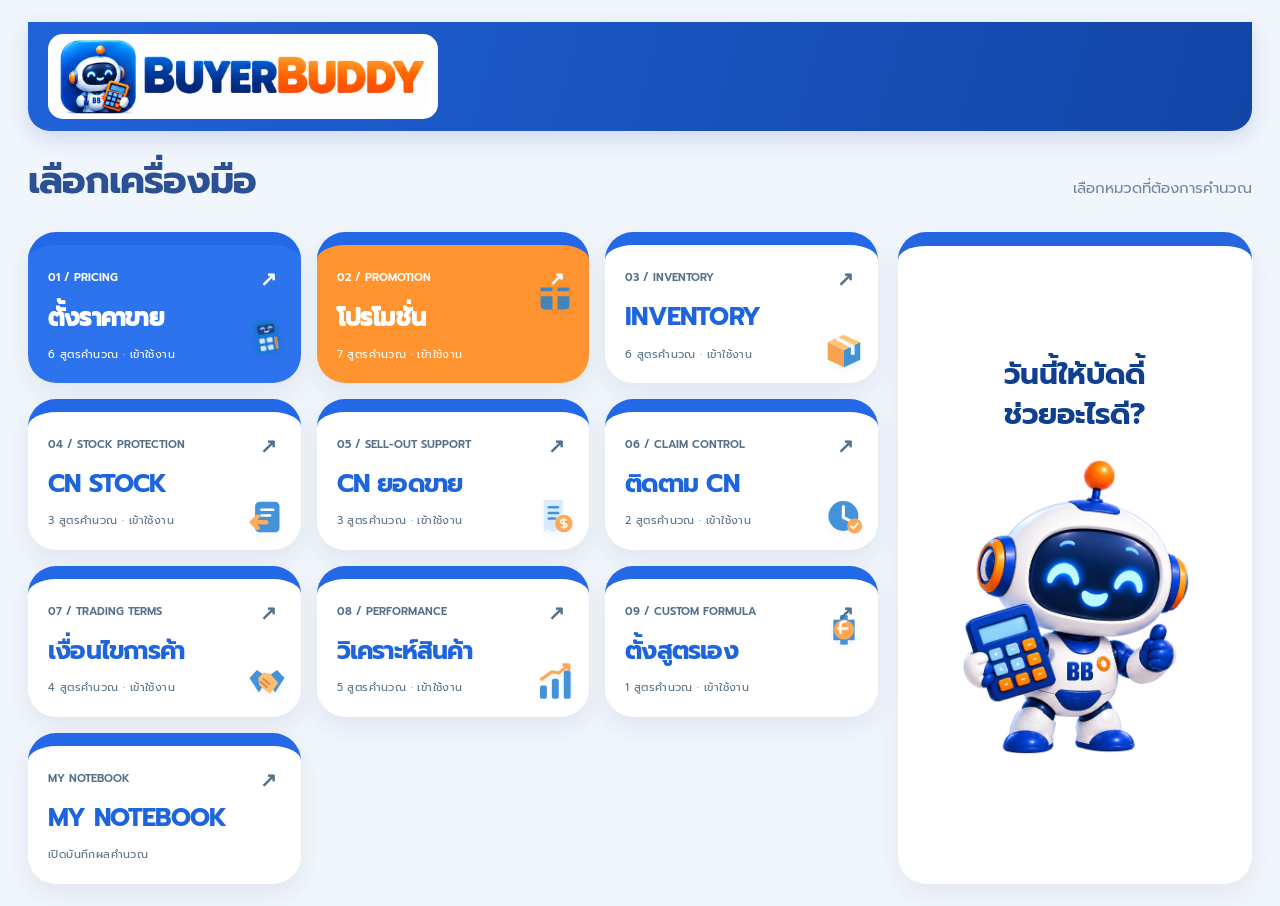
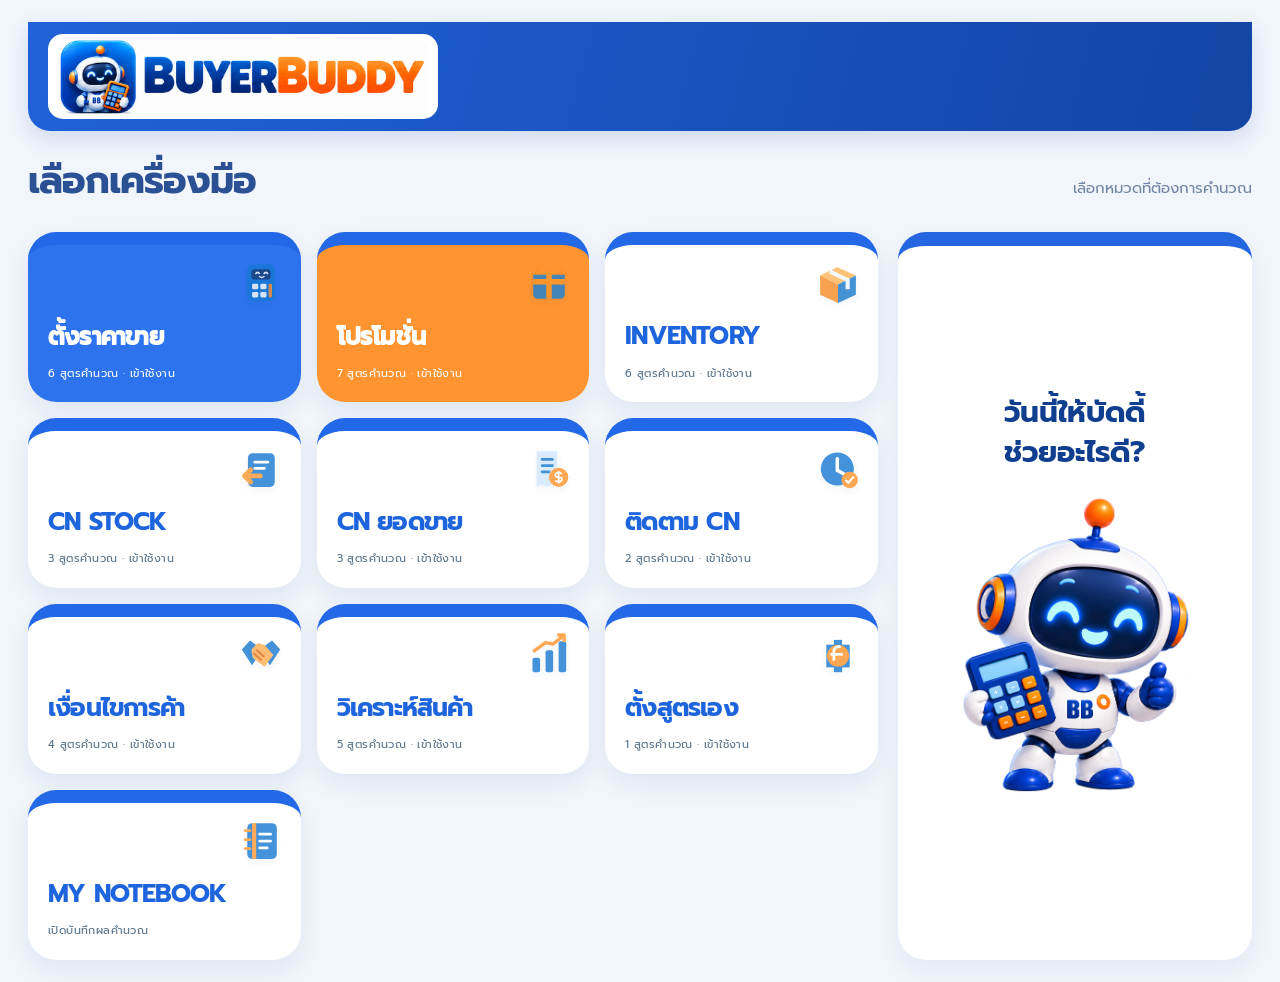
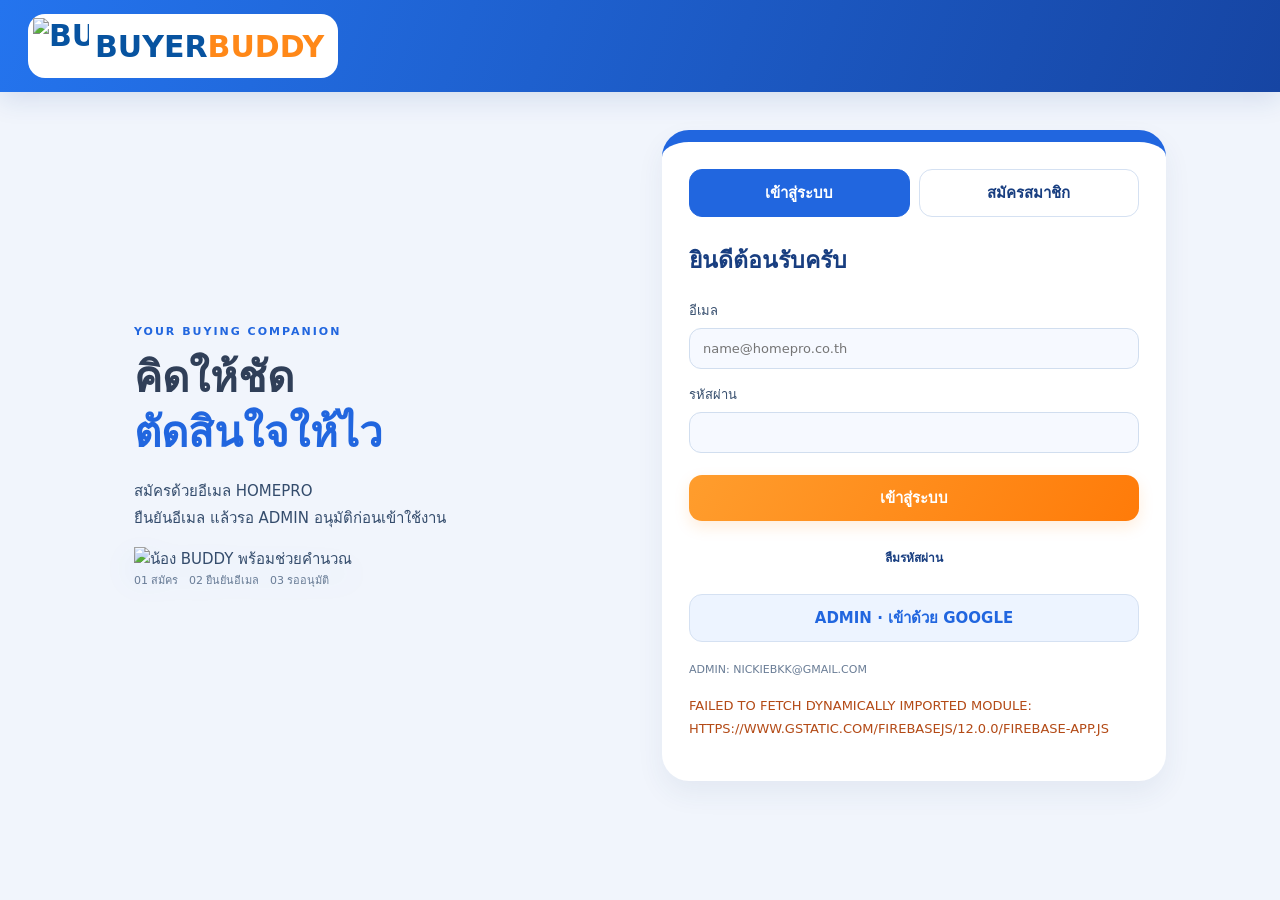
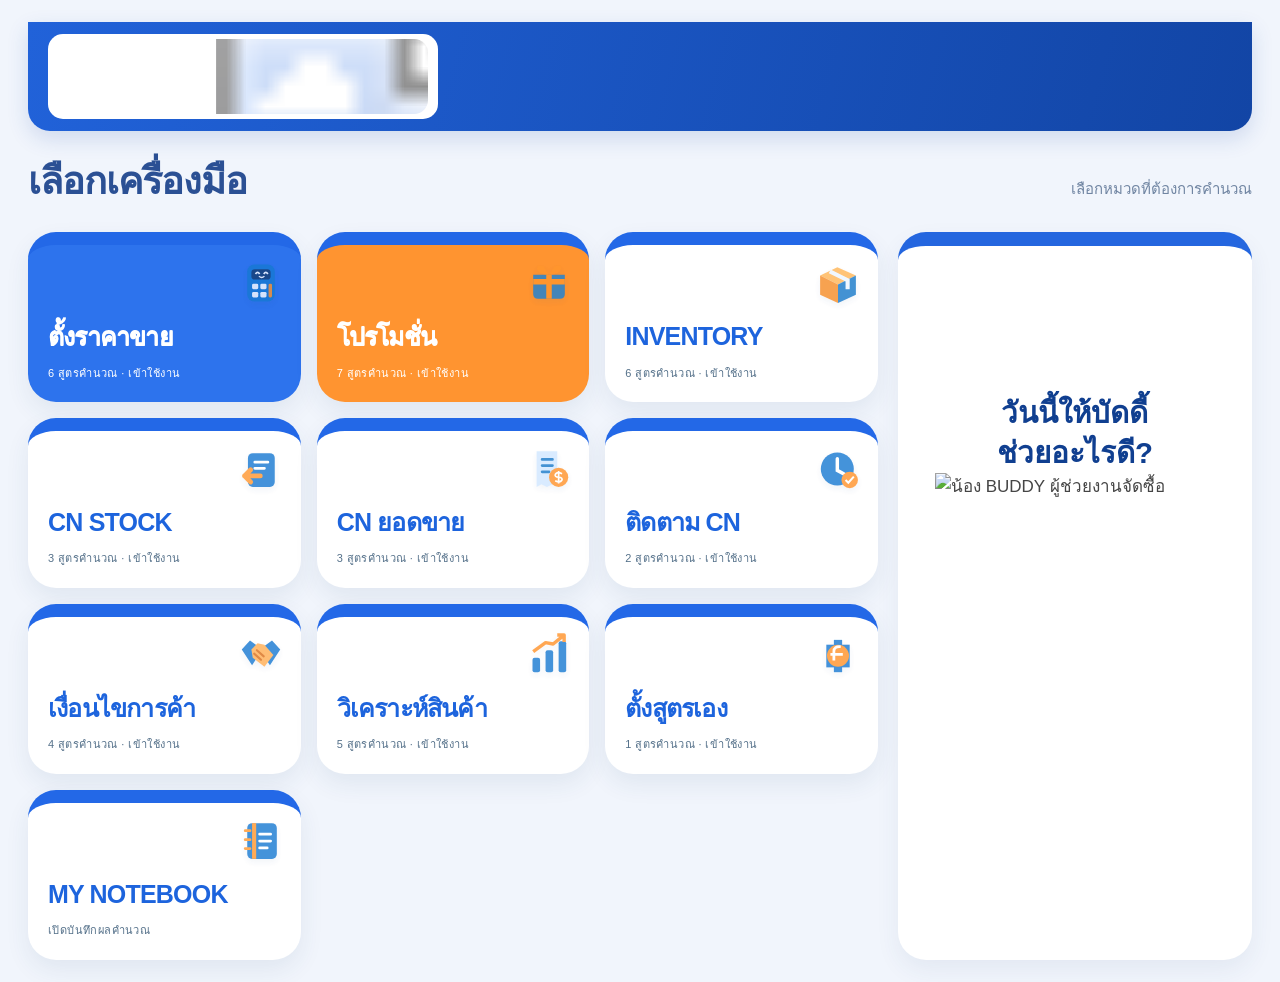
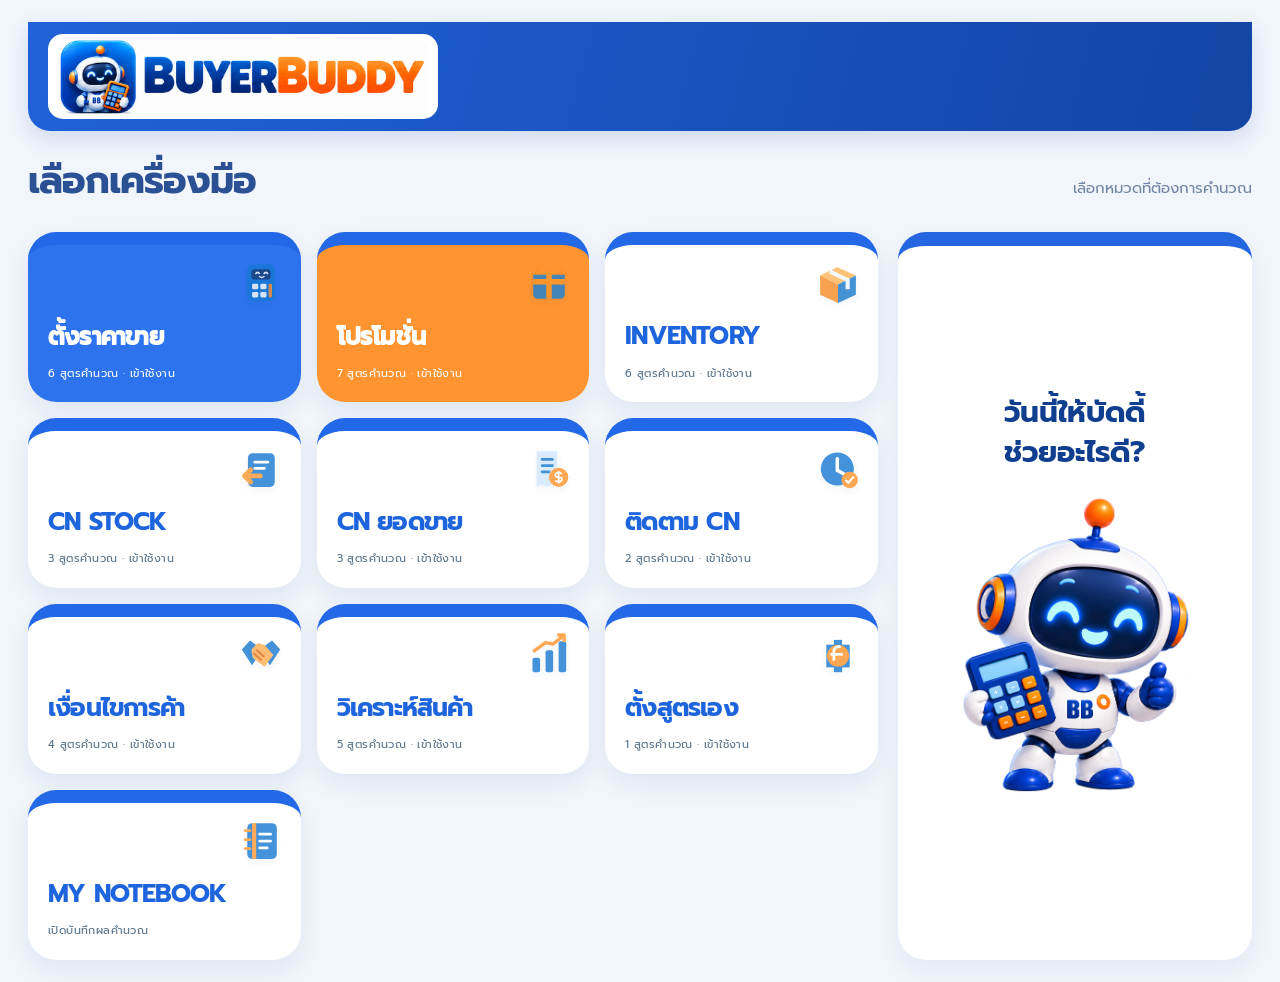
